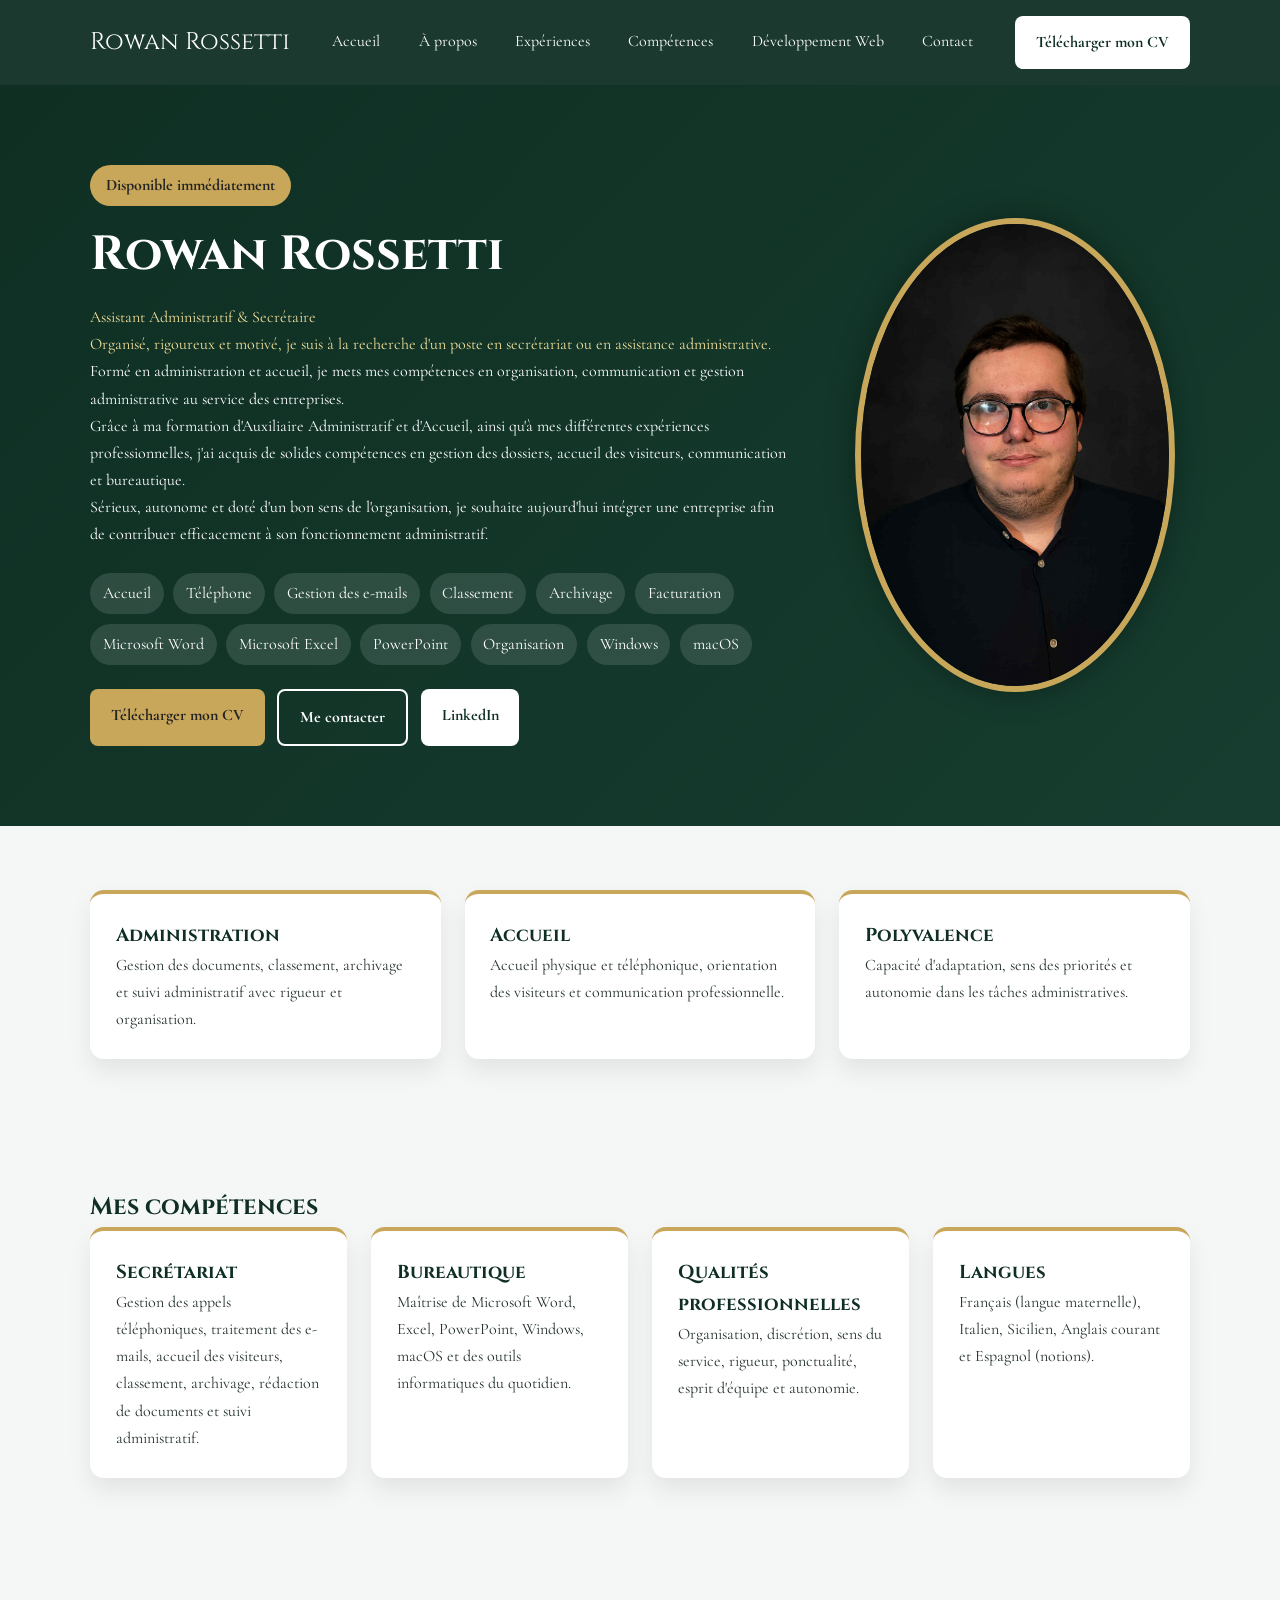
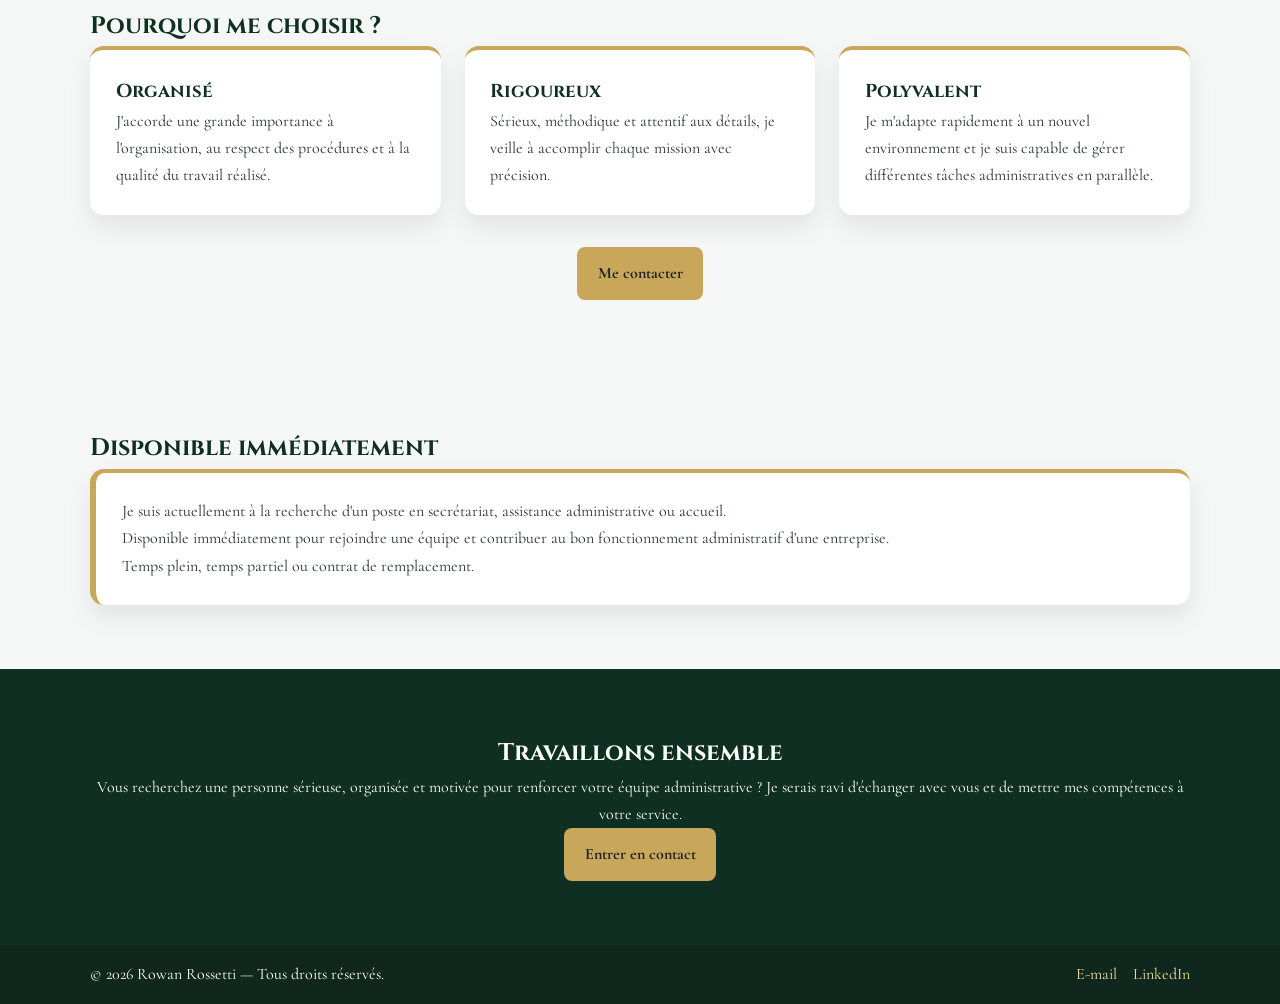
==== index.html @ 02761000 "Update" ====
<!DOCTYPE html>
<html lang="fr">

<head>

    <meta charset="UTF-8">

    <meta name="viewport"
          content="width=device-width, initial-scale=1.0">

    <title>Rowan Rossetti | Assistant Administratif & Secrétaire</title>

    <meta name="description"
          content="Portfolio de Rowan Rossetti, assistant administratif disponible immédiatement pour un poste en secrétariat ou administration.">

    <meta name="author"
          content="Rowan Rossetti">

    <meta name="keywords"
          content="assistant administratif, secrétaire, administration, accueil, bureautique, Rowan Rossetti">

    <meta property="og:title"
          content="Portfolio Rowan Rossetti">

    <meta property="og:type"
          content="website">

    <meta property="og:description"
          content="Assistant administratif disponible immédiatement.">

    <meta property="og:image"
          content="./assets/images/17B2939B-4636-4F7A-8CCD-D02070F71E06.png">

    <meta property="og:locale"
          content="fr_FR">

    <meta name="robots"
          content="index, follow">

    <link href="https://fonts.googleapis.com/css2?family=Cinzel:wght@400;500;600;700&family=Cormorant+Garamond:wght@300;400;500;600;700&display=swap"
          rel="stylesheet">

    <link rel="stylesheet"
          href="./css/style.css">

</head>

<body>

<header class="header">

    <div class="container">

        <div class="logo">

            <a href="../index.html">
                Rowan Rossetti
            </a>

        </div>

        <nav class="nav"
             aria-label="Navigation principale">

            <ul>

                <li>
                    <a href="../index.html">
                        Accueil
                    </a>
                </li>

                <li>
                    <a href="./pages/about_me.html">
                        À propos
                    </a>
                </li>

                <li>
                    <a href="./pages/experience.html">
                        Expériences
                    </a>
                </li>

                <li>
                    <a href="./pages/skills.html">
                        Compétences
                    </a>
                </li>

                <li>
                    <a href="./pages/developpement.html">
                        Développement Web
                    </a>
                </li>

                <li>
                    <a href="./pages/contact.html">
                        Contact
                    </a>
                </li>

            </ul>

        </nav>

        <div class="actions">

            <a href="../assets/files/CV Rowan Rossetti.pdf"
               target="_blank"
               rel="noopener"
               class="btn btn-secondary">

                Télécharger mon CV

            </a>

        </div>

    </div>

</header>

<main id="main-content">

<section class="hero">

    <div class="container hero-grid">

        <div class="hero-content">
                        <span class="hero-badge">
                Disponible immédiatement
            </span>

            <h1 id="typing-home"
                aria-label="Rowan Rossetti - Assistant Administratif">
                Rowan Rossetti
            </h1>

            <p class="hero-job-title">
                Assistant Administratif & Secrétaire
            </p>

            <p class="hero-highlight">
                Organisé, rigoureux et motivé, je suis à la recherche d'un poste en secrétariat ou en assistance administrative.
            </p>

            <p class="hero-subtitle">

                Formé en administration et accueil,
                je mets mes compétences en organisation,
                communication et gestion administrative
                au service des entreprises.

            </p>

            <p>

                Grâce à ma formation d'Auxiliaire Administratif et d'Accueil,
                ainsi qu'à mes différentes expériences professionnelles,
                j'ai acquis de solides compétences en gestion des dossiers,
                accueil des visiteurs, communication et bureautique.

            </p>

            <p>

                Sérieux, autonome et doté d'un bon sens de l'organisation,
                je souhaite aujourd'hui intégrer une entreprise afin de contribuer
                efficacement à son fonctionnement administratif.

            </p>

            <div class="hero-tech">

                <span>Accueil</span>
                <span>Téléphone</span>
                <span>Gestion des e-mails</span>
                <span>Classement</span>
                <span>Archivage</span>
                <span>Facturation</span>
                <span>Microsoft Word</span>
                <span>Microsoft Excel</span>
                <span>PowerPoint</span>
                <span>Organisation</span>
                <span>Windows</span>
                <span>macOS</span>

            </div>

            <div class="hero-actions">

                <a href="./assets/files/CV Rowan Rossetti.pdf"
                   target="_blank"
                   rel="noopener"
                   class="btn btn-primary">

                    Télécharger mon CV

                </a>

                <a href="./pages/contact.html"
                   class="btn btn-outline">

                    Me contacter

                </a>

                <a href="https://www.linkedin.com/in/rowan-rossetti-68b3292a2/"
                   target="_blank"
                   rel="noopener"
                   class="btn btn-secondary">

                    LinkedIn

                </a>

            </div>

        </div>

        <div class="hero-visual">

            <div class="serpent-circle">

                <img src="./assets/images/17B2939B-4636-4F7A-8CCD-D02070F71E06.png"
                     alt="Photo de Rowan Rossetti"
                     class="profile-photo">

            </div>

        </div>

    </div>

</section>

<section class="stats reveal">

    <div class="container">

        <div class="stats-grid">

            <div class="card">

                <h3>
                    Administration
                </h3>

                <p>
                    Gestion des documents, classement, archivage et suivi administratif avec rigueur et organisation.
                </p>

            </div>

            <div class="card">

                <h3>
                    Accueil
                </h3>

                <p>
                    Accueil physique et téléphonique, orientation des visiteurs et communication professionnelle.
                </p>

            </div>

            <div class="card">

                <h3>
                    Polyvalence
                </h3>

                <p>
                    Capacité d'adaptation, sens des priorités et autonomie dans les tâches administratives.
                </p>

            </div>

        </div>

    </div>

</section>

<section class="skills reveal">

    <div class="container">

        <h2>
            Mes compétences
        </h2>

        <div class="grid">

            <div class="card">

                <h3>
                    Secrétariat
                </h3>

                <p>

                    Gestion des appels téléphoniques,
                    traitement des e-mails,
                    accueil des visiteurs,
                    classement,
                    archivage,
                    rédaction de documents
                    et suivi administratif.

                </p>

            </div>

            <div class="card">

                <h3>
                    Bureautique
                </h3>

                <p>

                    Maîtrise de Microsoft Word,
                    Excel,
                    PowerPoint,
                    Windows,
                    macOS
                    et des outils informatiques du quotidien.

                </p>

            </div>

            <div class="card">

                <h3>
                    Qualités professionnelles
                </h3>

                <p>

                    Organisation,
                    discrétion,
                    sens du service,
                    rigueur,
                    ponctualité,
                    esprit d'équipe
                    et autonomie.

                </p>

            </div>

            <div class="card">

                <h3>
                    Langues
                </h3>

                <p>

                    Français (langue maternelle),
                    Italien,
                    Sicilien,
                    Anglais courant
                    et Espagnol (notions).

                </p>

            </div>

        </div>

    </div>

</section>

<section class="about-preview reveal">

    <div class="container">

        <h2>
            Pourquoi me choisir ?
        </h2>

        <div class="grid">

            <div class="card">

                <h3>
                    Organisé
                </h3>

                <p>
                    J'accorde une grande importance à l'organisation, au respect des procédures et à la qualité du travail réalisé.
                </p>

            </div>

            <div class="card">

                <h3>
                    Rigoureux
                </h3>

                <p>
                    Sérieux, méthodique et attentif aux détails, je veille à accomplir chaque mission avec précision.
                </p>

            </div>

            <div class="card">

                <h3>
                    Polyvalent
                </h3>

                <p>
                    Je m'adapte rapidement à un nouvel environnement et je suis capable de gérer différentes tâches administratives en parallèle.
                </p>

            </div>

        </div>

        <div style="text-align:center;margin-top:2rem;">

            <a href="./pages/contact.html"
               class="btn btn-primary">

                Me contacter

            </a>

        </div>

    </div>

</section>

<section class="looking-for reveal">

    <div class="container">

        <h2>
            Disponible immédiatement
        </h2>

        <div class="card availability-highlight">

            <p>
                Je suis actuellement à la recherche d'un poste en secrétariat, assistance administrative ou accueil.
            </p>

            <p>
                Disponible immédiatement pour rejoindre une équipe et contribuer au bon fonctionnement administratif d'une entreprise.
            </p>

            <p>
                Temps plein, temps partiel ou contrat de remplacement.
            </p>

        </div>

    </div>

</section>

<section class="cta reveal">

    <div class="container">

        <h2>
            Travaillons ensemble
        </h2>

        <p>
            Vous recherchez une personne sérieuse, organisée et motivée pour renforcer votre équipe administrative ? Je serais ravi d'échanger avec vous et de mettre mes compétences à votre service.
        </p>

        <a href="./pages/contact.html"
           class="btn btn-primary">

            Entrer en contact

        </a>

    </div>

</section>

</main>

<footer class="footer">

    <div class="container">

        <p>
            &copy;
            <span id="year"></span>
            Rowan Rossetti — Tous droits réservés.
        </p>

        <div class="footer-links">

            <a href="mailto:rowanrossetti3@gmail.com">
                E-mail
            </a>

            <a href="https://www.linkedin.com/in/rowan-rossetti-68b3292a2/"
               target="_blank"
               rel="noopener">

                LinkedIn

            </a>

        </div>

    </div>

</footer>

<script src="./javascript/script.js"></script>

</body>

</html>
---- css/style.css ----
:root{
 --green:#0f2f23;--green2:#1d5a43;--gold:#c8a75a;--bg:#f5f7f6;--text:#24322d;
}
*{margin:0;padding:0;box-sizing:border-box}
html{scroll-behavior:smooth}
body{font-family:'Cormorant Garamond',serif;background:var(--bg);color:var(--text);line-height:1.7}
.container{width:min(1100px,92%);margin:auto}
.header{position:sticky;top:0;background:rgba(15,47,35,.95);backdrop-filter:blur(8px);z-index:99}
.header .container,.footer .container{display:flex;justify-content:space-between;align-items:center;padding:1rem 0}
.logo a{font-family:'Cinzel',serif;color:#fff;text-decoration:none;font-size:1.5rem}
.nav ul{display:flex;gap:1.2rem;list-style:none;flex-wrap:wrap}
.nav a{color:#fff;text-decoration:none;padding:.4rem .6rem;border-radius:6px;transition:.3s}
.nav a:hover,.nav a.active{background:var(--gold);color:#222}
.hero{padding:5rem 0;background:linear-gradient(135deg,var(--green),#163d2f);color:#fff}
.hero-grid{display:grid;grid-template-columns:2fr 1fr;gap:3rem;align-items:center}
.hero h1{font-family:'Cinzel',serif;font-size:3rem;margin:.5rem 0}
.hero-job-title,.hero-highlight{color:#f2df9a}
.hero-badge{display:inline-block;background:var(--gold);color:#222;padding:.45rem 1rem;border-radius:999px;font-weight:bold}
.profile-photo{width:320px;max-width:100%;border-radius:50%;border:6px solid var(--gold);display:block;margin:auto;box-shadow:0 0 30px rgba(0,0,0,.35)}
.hero-tech{display:flex;flex-wrap:wrap;gap:.6rem;margin:1.5rem 0}
.hero-tech span{background:rgba(255,255,255,.12);padding:.45rem .8rem;border-radius:999px}
.hero-actions,.actions{display:flex;gap:.8rem;flex-wrap:wrap}
.btn{display:inline-block;padding:.8rem 1.3rem;border-radius:8px;text-decoration:none;font-weight:bold;transition:.3s}
.btn-primary{background:var(--gold);color:#222}
.btn-secondary{background:#fff;color:var(--green)}
.btn-outline{border:2px solid #fff;color:#fff}
.btn:hover{transform:translateY(-2px)}
section{padding:4rem 0}
h2,h3{font-family:'Cinzel',serif;color:var(--green)}
.grid,.stats-grid,.grid-2{display:grid;gap:1.5rem}
.grid{grid-template-columns:repeat(auto-fit,minmax(250px,1fr))}
.grid-2{grid-template-columns:repeat(auto-fit,minmax(320px,1fr))}
.stats-grid{grid-template-columns:repeat(auto-fit,minmax(240px,1fr))}
.card{background:#fff;border-radius:14px;padding:1.6rem;box-shadow:0 12px 25px rgba(0,0,0,.08);transition:.3s;border-top:4px solid var(--gold)}
.card:hover{transform:translateY(-6px)}
.cta{background:var(--green);color:#fff;text-align:center}
.cta h2{color:#fff}
.footer{background:#10271d;color:#fff}
.footer-links{display:flex;gap:1rem}
.footer a{color:#f3df9d;text-decoration:none}
.link{color:var(--green2);font-weight:bold}
.availability-highlight{border-left:6px solid var(--gold)}
@media(max-width:850px){
.hero-grid,.header .container,.footer .container{grid-template-columns:1fr;display:flex;flex-direction:column;text-align:center}
.nav ul{justify-content:center}
.hero h1{font-size:2.2rem}
}
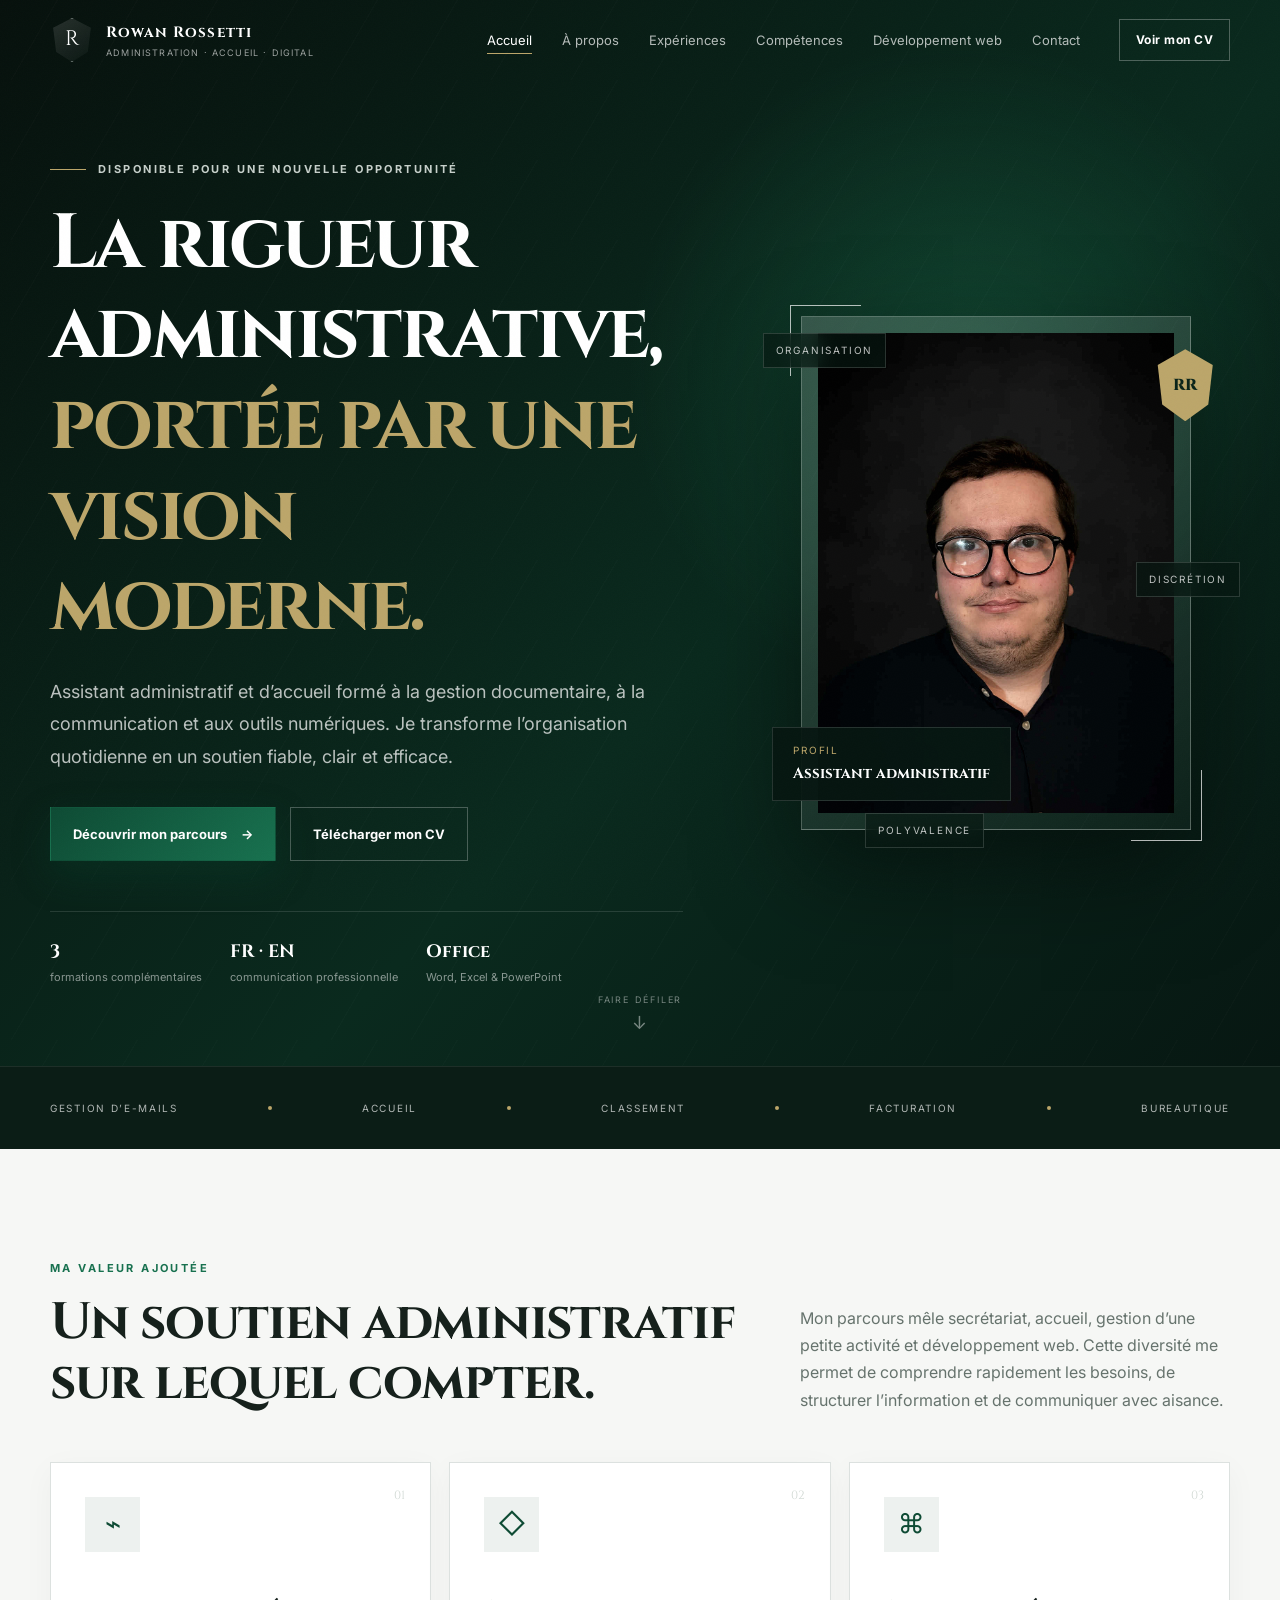
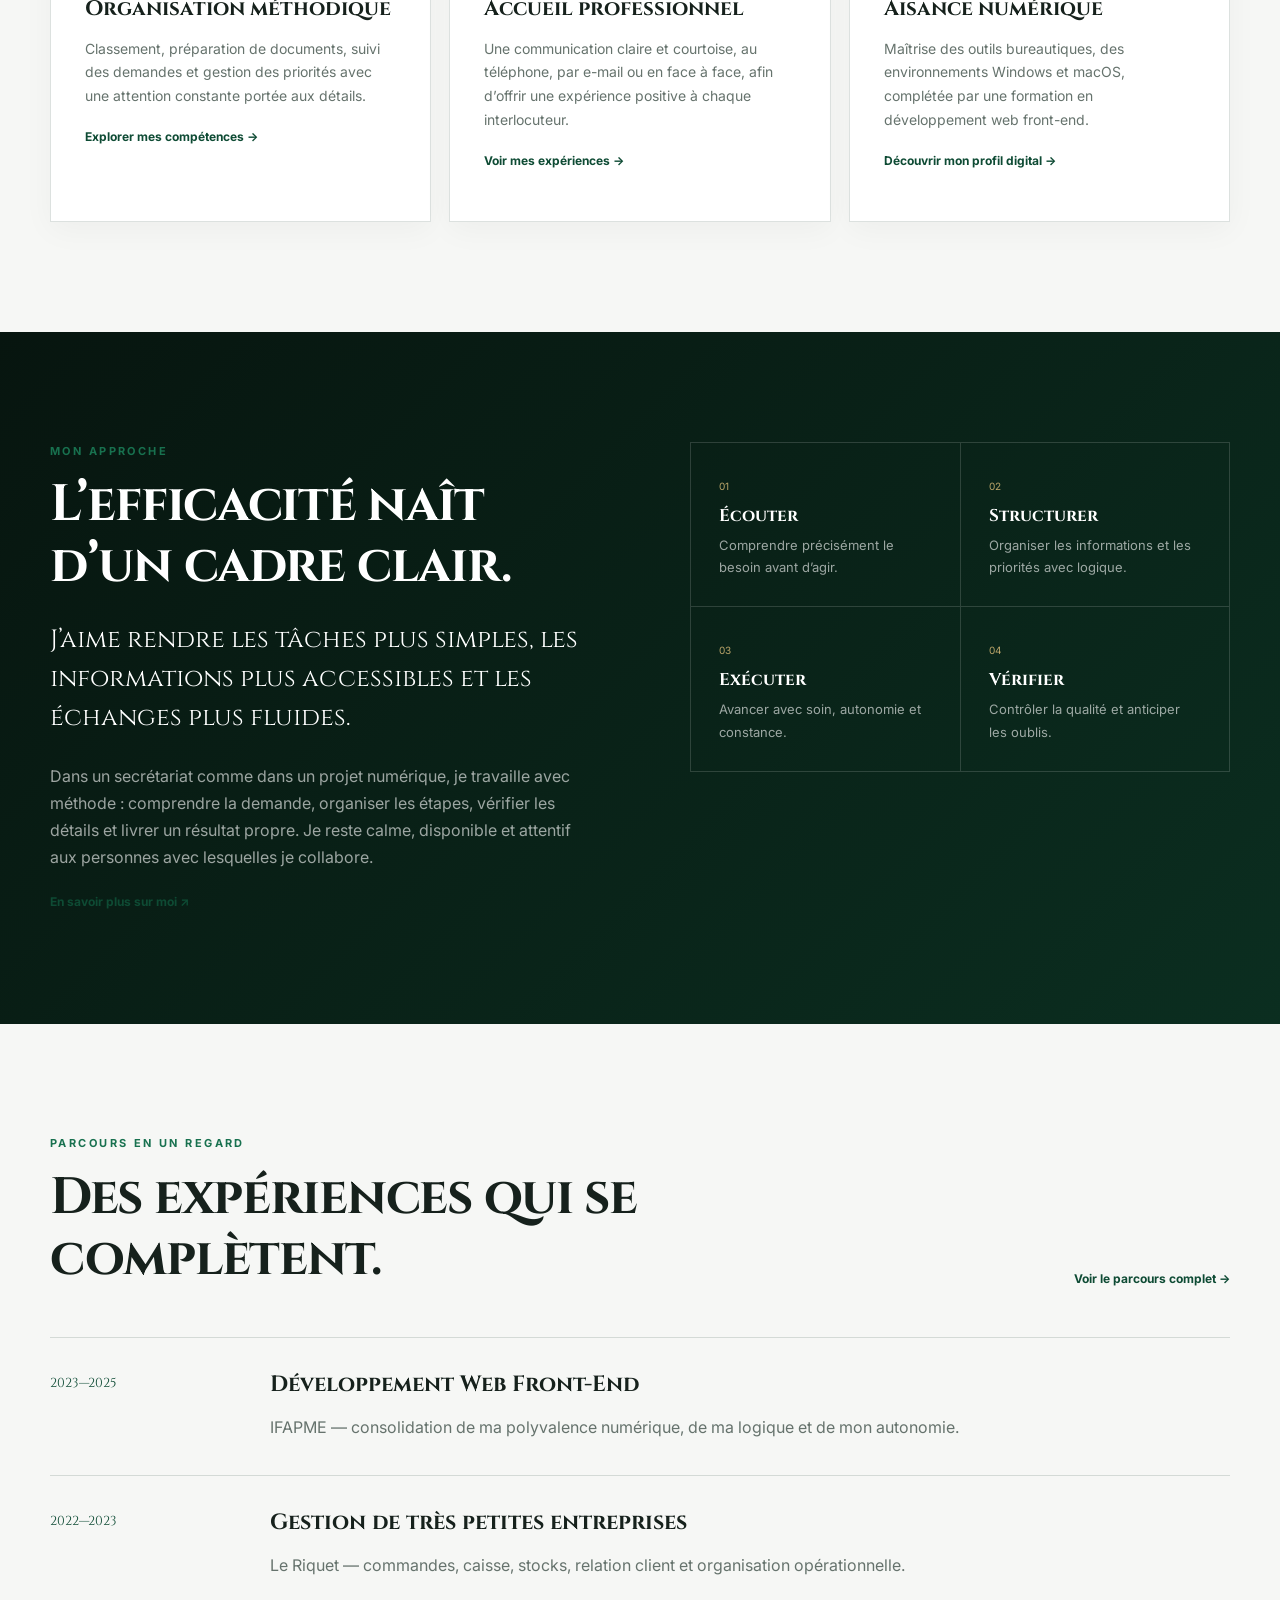
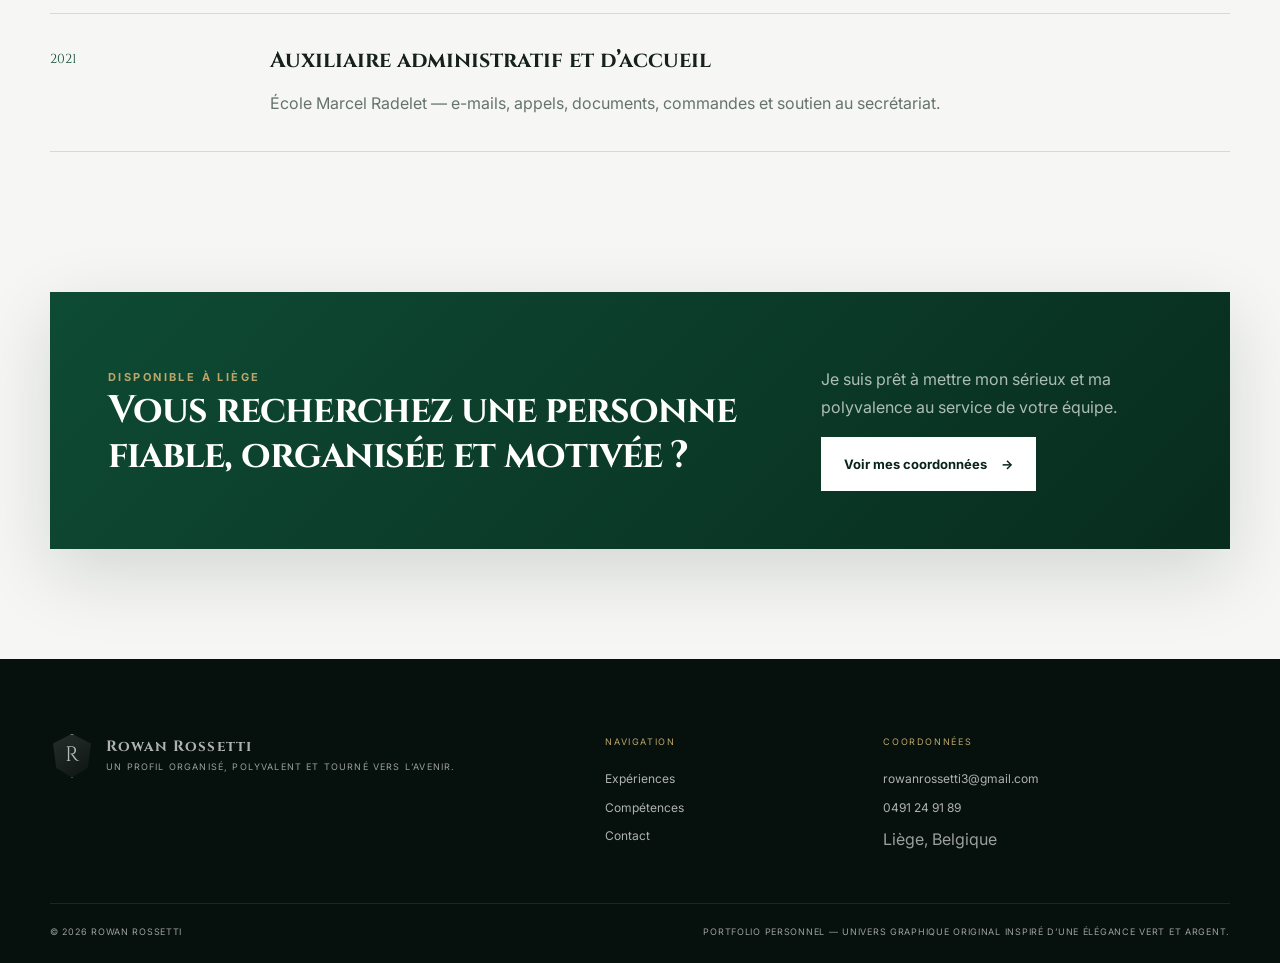
==== commit e4cf97b8: "Update" ====
--- a/index.html
+++ b/index.html
@@ -1,529 +1,28 @@
-<!DOCTYPE html>
+<!doctype html>
 <html lang="fr">
-
 <head>
-
-    <meta charset="UTF-8">
-
-    <meta name="viewport"
-          content="width=device-width, initial-scale=1.0">
-
-    <title>Rowan Rossetti | Assistant Administratif & Secrétaire</title>
-
-    <meta name="description"
-          content="Portfolio de Rowan Rossetti, assistant administratif disponible immédiatement pour un poste en secrétariat ou administration.">
-
-    <meta name="author"
-          content="Rowan Rossetti">
-
-    <meta name="keywords"
-          content="assistant administratif, secrétaire, administration, accueil, bureautique, Rowan Rossetti">
-
-    <meta property="og:title"
-          content="Portfolio Rowan Rossetti">
-
-    <meta property="og:type"
-          content="website">
-
-    <meta property="og:description"
-          content="Assistant administratif disponible immédiatement.">
-
-    <meta property="og:image"
-          content="./assets/images/17B2939B-4636-4F7A-8CCD-D02070F71E06.png">
-
-    <meta property="og:locale"
-          content="fr_FR">
-
-    <meta name="robots"
-          content="index, follow">
-
-    <link href="https://fonts.googleapis.com/css2?family=Cinzel:wght@400;500;600;700&family=Cormorant+Garamond:wght@300;400;500;600;700&display=swap"
-          rel="stylesheet">
-
-    <link rel="stylesheet"
-          href="./css/style.css">
-
+<meta charset="utf-8"><meta name="viewport" content="width=device-width,initial-scale=1">
+<title>Rowan Rossetti | Assistant administratif</title><meta name="description" content="Portfolio professionnel de Rowan Rossetti, assistant administratif et profil numérique basé à Liège."><meta name="author" content="Rowan Rossetti">
+<meta name="theme-color" content="#071712"><meta property="og:title" content="Rowan Rossetti | Assistant administratif"><meta property="og:description" content="Portfolio professionnel de Rowan Rossetti, assistant administratif et profil numérique basé à Liège."><meta property="og:type" content="website">
+<link rel="preconnect" href="https://fonts.googleapis.com"><link rel="preconnect" href="https://fonts.gstatic.com" crossorigin>
+<link href="https://fonts.googleapis.com/css2?family=Cinzel:wght@500;600;700;800&family=Inter:wght@400;500;600;700&display=swap" rel="stylesheet">
+<link rel="stylesheet" href="./css/style.css">
 </head>
-
-<body>
-
-<header class="header">
-
-    <div class="container">
-
-        <div class="logo">
-
-            <a href="../index.html">
-                Rowan Rossetti
-            </a>
-
-        </div>
-
-        <nav class="nav"
-             aria-label="Navigation principale">
-
-            <ul>
-
-                <li>
-                    <a href="../index.html">
-                        Accueil
-                    </a>
-                </li>
-
-                <li>
-                    <a href="./pages/about_me.html">
-                        À propos
-                    </a>
-                </li>
-
-                <li>
-                    <a href="./pages/experience.html">
-                        Expériences
-                    </a>
-                </li>
-
-                <li>
-                    <a href="./pages/skills.html">
-                        Compétences
-                    </a>
-                </li>
-
-                <li>
-                    <a href="./pages/developpement.html">
-                        Développement Web
-                    </a>
-                </li>
-
-                <li>
-                    <a href="./pages/contact.html">
-                        Contact
-                    </a>
-                </li>
-
-            </ul>
-
-        </nav>
-
-        <div class="actions">
-
-            <a href="../assets/files/CV Rowan Rossetti.pdf"
-               target="_blank"
-               rel="noopener"
-               class="btn btn-secondary">
-
-                Télécharger mon CV
-
-            </a>
-
-        </div>
-
-    </div>
-
-</header>
-
-<main id="main-content">
-
-<section class="hero">
-
-    <div class="container hero-grid">
-
-        <div class="hero-content">
-                        <span class="hero-badge">
-                Disponible immédiatement
-            </span>
-
-            <h1 id="typing-home"
-                aria-label="Rowan Rossetti - Assistant Administratif">
-                Rowan Rossetti
-            </h1>
-
-            <p class="hero-job-title">
-                Assistant Administratif & Secrétaire
-            </p>
-
-            <p class="hero-highlight">
-                Organisé, rigoureux et motivé, je suis à la recherche d'un poste en secrétariat ou en assistance administrative.
-            </p>
-
-            <p class="hero-subtitle">
-
-                Formé en administration et accueil,
-                je mets mes compétences en organisation,
-                communication et gestion administrative
-                au service des entreprises.
-
-            </p>
-
-            <p>
-
-                Grâce à ma formation d'Auxiliaire Administratif et d'Accueil,
-                ainsi qu'à mes différentes expériences professionnelles,
-                j'ai acquis de solides compétences en gestion des dossiers,
-                accueil des visiteurs, communication et bureautique.
-
-            </p>
-
-            <p>
-
-                Sérieux, autonome et doté d'un bon sens de l'organisation,
-                je souhaite aujourd'hui intégrer une entreprise afin de contribuer
-                efficacement à son fonctionnement administratif.
-
-            </p>
-
-            <div class="hero-tech">
-
-                <span>Accueil</span>
-                <span>Téléphone</span>
-                <span>Gestion des e-mails</span>
-                <span>Classement</span>
-                <span>Archivage</span>
-                <span>Facturation</span>
-                <span>Microsoft Word</span>
-                <span>Microsoft Excel</span>
-                <span>PowerPoint</span>
-                <span>Organisation</span>
-                <span>Windows</span>
-                <span>macOS</span>
-
-            </div>
-
-            <div class="hero-actions">
-
-                <a href="./assets/files/CV Rowan Rossetti.pdf"
-                   target="_blank"
-                   rel="noopener"
-                   class="btn btn-primary">
-
-                    Télécharger mon CV
-
-                </a>
-
-                <a href="./pages/contact.html"
-                   class="btn btn-outline">
-
-                    Me contacter
-
-                </a>
-
-                <a href="https://www.linkedin.com/in/rowan-rossetti-68b3292a2/"
-                   target="_blank"
-                   rel="noopener"
-                   class="btn btn-secondary">
-
-                    LinkedIn
-
-                </a>
-
-            </div>
-
-        </div>
-
-        <div class="hero-visual">
-
-            <div class="serpent-circle">
-
-                <img src="./assets/images/17B2939B-4636-4F7A-8CCD-D02070F71E06.png"
-                     alt="Photo de Rowan Rossetti"
-                     class="profile-photo">
-
-            </div>
-
-        </div>
-
-    </div>
-
-</section>
-
-<section class="stats reveal">
-
-    <div class="container">
-
-        <div class="stats-grid">
-
-            <div class="card">
-
-                <h3>
-                    Administration
-                </h3>
-
-                <p>
-                    Gestion des documents, classement, archivage et suivi administratif avec rigueur et organisation.
-                </p>
-
-            </div>
-
-            <div class="card">
-
-                <h3>
-                    Accueil
-                </h3>
-
-                <p>
-                    Accueil physique et téléphonique, orientation des visiteurs et communication professionnelle.
-                </p>
-
-            </div>
-
-            <div class="card">
-
-                <h3>
-                    Polyvalence
-                </h3>
-
-                <p>
-                    Capacité d'adaptation, sens des priorités et autonomie dans les tâches administratives.
-                </p>
-
-            </div>
-
-        </div>
-
-    </div>
-
-</section>
-
-<section class="skills reveal">
-
-    <div class="container">
-
-        <h2>
-            Mes compétences
-        </h2>
-
-        <div class="grid">
-
-            <div class="card">
-
-                <h3>
-                    Secrétariat
-                </h3>
-
-                <p>
-
-                    Gestion des appels téléphoniques,
-                    traitement des e-mails,
-                    accueil des visiteurs,
-                    classement,
-                    archivage,
-                    rédaction de documents
-                    et suivi administratif.
-
-                </p>
-
-            </div>
-
-            <div class="card">
-
-                <h3>
-                    Bureautique
-                </h3>
-
-                <p>
-
-                    Maîtrise de Microsoft Word,
-                    Excel,
-                    PowerPoint,
-                    Windows,
-                    macOS
-                    et des outils informatiques du quotidien.
-
-                </p>
-
-            </div>
-
-            <div class="card">
-
-                <h3>
-                    Qualités professionnelles
-                </h3>
-
-                <p>
-
-                    Organisation,
-                    discrétion,
-                    sens du service,
-                    rigueur,
-                    ponctualité,
-                    esprit d'équipe
-                    et autonomie.
-
-                </p>
-
-            </div>
-
-            <div class="card">
-
-                <h3>
-                    Langues
-                </h3>
-
-                <p>
-
-                    Français (langue maternelle),
-                    Italien,
-                    Sicilien,
-                    Anglais courant
-                    et Espagnol (notions).
-
-                </p>
-
-            </div>
-
-        </div>
-
-    </div>
-
-</section>
-
-<section class="about-preview reveal">
-
-    <div class="container">
-
-        <h2>
-            Pourquoi me choisir ?
-        </h2>
-
-        <div class="grid">
-
-            <div class="card">
-
-                <h3>
-                    Organisé
-                </h3>
-
-                <p>
-                    J'accorde une grande importance à l'organisation, au respect des procédures et à la qualité du travail réalisé.
-                </p>
-
-            </div>
-
-            <div class="card">
-
-                <h3>
-                    Rigoureux
-                </h3>
-
-                <p>
-                    Sérieux, méthodique et attentif aux détails, je veille à accomplir chaque mission avec précision.
-                </p>
-
-            </div>
-
-            <div class="card">
-
-                <h3>
-                    Polyvalent
-                </h3>
-
-                <p>
-                    Je m'adapte rapidement à un nouvel environnement et je suis capable de gérer différentes tâches administratives en parallèle.
-                </p>
-
-            </div>
-
-        </div>
-
-        <div style="text-align:center;margin-top:2rem;">
-
-            <a href="./pages/contact.html"
-               class="btn btn-primary">
-
-                Me contacter
-
-            </a>
-
-        </div>
-
-    </div>
-
-</section>
-
-<section class="looking-for reveal">
-
-    <div class="container">
-
-        <h2>
-            Disponible immédiatement
-        </h2>
-
-        <div class="card availability-highlight">
-
-            <p>
-                Je suis actuellement à la recherche d'un poste en secrétariat, assistance administrative ou accueil.
-            </p>
-
-            <p>
-                Disponible immédiatement pour rejoindre une équipe et contribuer au bon fonctionnement administratif d'une entreprise.
-            </p>
-
-            <p>
-                Temps plein, temps partiel ou contrat de remplacement.
-            </p>
-
-        </div>
-
-    </div>
-
-</section>
-
-<section class="cta reveal">
-
-    <div class="container">
-
-        <h2>
-            Travaillons ensemble
-        </h2>
-
-        <p>
-            Vous recherchez une personne sérieuse, organisée et motivée pour renforcer votre équipe administrative ? Je serais ravi d'échanger avec vous et de mettre mes compétences à votre service.
-        </p>
-
-        <a href="./pages/contact.html"
-           class="btn btn-primary">
-
-            Entrer en contact
-
-        </a>
-
-    </div>
-
-</section>
-
-</main>
-
-<footer class="footer">
-
-    <div class="container">
-
-        <p>
-            &copy;
-            <span id="year"></span>
-            Rowan Rossetti — Tous droits réservés.
-        </p>
-
-        <div class="footer-links">
-
-            <a href="mailto:rowanrossetti3@gmail.com">
-                E-mail
-            </a>
-
-            <a href="https://www.linkedin.com/in/rowan-rossetti-68b3292a2/"
-               target="_blank"
-               rel="noopener">
-
-                LinkedIn
-
-            </a>
-
-        </div>
-
-    </div>
-
-</footer>
-
+<body data-page="Accueil">
+<div class="ambient ambient-one"></div><div class="ambient ambient-two"></div>
+<header class="site-header"><div class="container header-inner">
+<a class="brand" href="./index.html" aria-label="Accueil Rowan Rossetti"><span class="brand-mark">R</span><span><strong>Rowan Rossetti</strong><small>Administration · Accueil · Digital</small></span></a>
+<button class="menu-toggle" aria-expanded="false" aria-controls="main-nav"><span></span><span></span><span></span><span class="sr-only">Ouvrir le menu</span></button>
+<nav id="main-nav" class="main-nav" aria-label="Navigation principale"><ul><li><a class="active" href="./index.html">Accueil</a></li><li><a class="" href="./pages/about_me.html">À propos</a></li><li><a class="" href="./pages/experience.html">Expériences</a></li><li><a class="" href="./pages/skills.html">Compétences</a></li><li><a class="" href="./pages/developpement.html">Développement web</a></li><li><a class="" href="./pages/contact.html">Contact</a></li></ul></nav>
+<a class="header-cta" href="./assets/files/CV Rowan Rossetti.pdf" target="_blank" rel="noopener">Voir mon CV</a>
+</div></header>
+<main>
+<section class="hero hero-home"><div class="container hero-layout"><div class="hero-copy reveal"><div class="eyebrow"><span></span>Disponible pour une nouvelle opportunité</div><h1>La rigueur administrative,<br><em>portée par une vision moderne.</em></h1><p class="lead">Assistant administratif et d’accueil formé à la gestion documentaire, à la communication et aux outils numériques. Je transforme l’organisation quotidienne en un soutien fiable, clair et efficace.</p><div class="hero-actions"><a class="btn btn-primary" href="./pages/experience.html">Découvrir mon parcours <span>→</span></a><a class="btn btn-ghost" href="./assets/files/CV Rowan Rossetti.pdf" target="_blank">Télécharger mon CV</a></div><div class="hero-proof"><div><strong>3</strong><span>formations complémentaires</span></div><div><strong>FR · EN</strong><span>communication professionnelle</span></div><div><strong>Office</strong><span>Word, Excel & PowerPoint</span></div></div></div><div class="hero-art reveal"><div class="portrait-frame"><div class="crest">RR</div><img src="./assets/images/17B2939B-4636-4F7A-8CCD-D02070F71E06.png" alt="Portrait de Rowan Rossetti"><div class="portrait-caption"><span>Profil</span><strong>Assistant administratif</strong></div></div><div class="orbit-card orbit-one">Organisation</div><div class="orbit-card orbit-two">Discrétion</div><div class="orbit-card orbit-three">Polyvalence</div></div></div><div class="scroll-hint">Faire défiler <span>↓</span></div></section>
+<section class="trust-strip"><div class="container"><span>Gestion d’e-mails</span><i></i><span>Accueil</span><i></i><span>Classement</span><i></i><span>Facturation</span><i></i><span>Bureautique</span></div></section>
+<section class="section"><div class="container"><div class="section-head reveal"><div><span class="kicker">Ma valeur ajoutée</span><h2>Un soutien administratif sur lequel compter.</h2></div><p>Mon parcours mêle secrétariat, accueil, gestion d’une petite activité et développement web. Cette diversité me permet de comprendre rapidement les besoins, de structurer l’information et de communiquer avec aisance.</p></div><div class="feature-grid"><article class="feature-card reveal"><span class="number">01</span><div class="icon-box">⌁</div><h3>Organisation méthodique</h3><p>Classement, préparation de documents, suivi des demandes et gestion des priorités avec une attention constante portée aux détails.</p><a href="./pages/skills.html">Explorer mes compétences →</a></article><article class="feature-card reveal"><span class="number">02</span><div class="icon-box">◇</div><h3>Accueil professionnel</h3><p>Une communication claire et courtoise, au téléphone, par e-mail ou en face à face, afin d’offrir une expérience positive à chaque interlocuteur.</p><a href="./pages/experience.html">Voir mes expériences →</a></article><article class="feature-card reveal"><span class="number">03</span><div class="icon-box">⌘</div><h3>Aisance numérique</h3><p>Maîtrise des outils bureautiques, des environnements Windows et macOS, complétée par une formation en développement web front-end.</p><a href="./pages/developpement.html">Découvrir mon profil digital →</a></article></div></div></section>
+<section class="section dark-panel"><div class="container split-section"><div class="reveal"><span class="kicker">Mon approche</span><h2>L’efficacité naît d’un cadre clair.</h2><p class="large-text">J’aime rendre les tâches plus simples, les informations plus accessibles et les échanges plus fluides.</p><p>Dans un secrétariat comme dans un projet numérique, je travaille avec méthode : comprendre la demande, organiser les étapes, vérifier les détails et livrer un résultat propre. Je reste calme, disponible et attentif aux personnes avec lesquelles je collabore.</p><a class="text-link" href="./pages/about_me.html">En savoir plus sur moi <span>↗</span></a></div><div class="principles reveal"><div><span>01</span><h3>Écouter</h3><p>Comprendre précisément le besoin avant d’agir.</p></div><div><span>02</span><h3>Structurer</h3><p>Organiser les informations et les priorités avec logique.</p></div><div><span>03</span><h3>Exécuter</h3><p>Avancer avec soin, autonomie et constance.</p></div><div><span>04</span><h3>Vérifier</h3><p>Contrôler la qualité et anticiper les oublis.</p></div></div></div></section>
+<section class="section"><div class="container"><div class="section-head reveal"><div><span class="kicker">Parcours en un regard</span><h2>Des expériences qui se complètent.</h2></div><a class="text-link" href="./pages/experience.html">Voir le parcours complet <span>→</span></a></div><div class="timeline-preview"><article class="reveal"><span class="year">2023—2025</span><div><h3>Développement Web Front-End</h3><p>IFAPME — consolidation de ma polyvalence numérique, de ma logique et de mon autonomie.</p></div></article><article class="reveal"><span class="year">2022—2023</span><div><h3>Gestion de très petites entreprises</h3><p>Le Riquet — commandes, caisse, stocks, relation client et organisation opérationnelle.</p></div></article><article class="reveal"><span class="year">2021</span><div><h3>Auxiliaire administratif et d’accueil</h3><p>École Marcel Radelet — e-mails, appels, documents, commandes et soutien au secrétariat.</p></div></article></div></div></section>
+<section class="cta-section"><div class="container cta-card reveal"><div><span class="kicker">Disponible à Liège</span><h2>Vous recherchez une personne fiable, organisée et motivée ?</h2></div><div><p>Je suis prêt à mettre mon sérieux et ma polyvalence au service de votre équipe.</p><a class="btn btn-light" href="./pages/contact.html">Voir mes coordonnées <span>→</span></a></div></div></section></main>
+<footer class="site-footer"><div class="container footer-grid"><div><a class="brand footer-brand" href="./index.html"><span class="brand-mark">R</span><span><strong>Rowan Rossetti</strong><small>Un profil organisé, polyvalent et tourné vers l’avenir.</small></span></a></div><div><span class="footer-label">Navigation</span><a href="./pages/experience.html">Expériences</a><a href="./pages/skills.html">Compétences</a><a href="./pages/contact.html">Contact</a></div><div><span class="footer-label">Coordonnées</span><a href="mailto:rowanrossetti3@gmail.com">rowanrossetti3@gmail.com</a><a href="tel:+32491249189">0491 24 91 89</a><span>Liège, Belgique</span></div></div><div class="container footer-bottom"><span>© <span id="year"></span> Rowan Rossetti</span><span>Portfolio personnel — univers graphique original inspiré d’une élégance vert et argent.</span></div></footer>
 <script src="./javascript/script.js"></script>
-
-</body>
-
-</html>+</body></html>
--- a/css/style.css
+++ b/css/style.css
@@ -1,48 +1,9 @@
-
-:root{
- --green:#0f2f23;--green2:#1d5a43;--gold:#c8a75a;--bg:#f5f7f6;--text:#24322d;
-}
-*{margin:0;padding:0;box-sizing:border-box}
-html{scroll-behavior:smooth}
-body{font-family:'Cormorant Garamond',serif;background:var(--bg);color:var(--text);line-height:1.7}
-.container{width:min(1100px,92%);margin:auto}
-.header{position:sticky;top:0;background:rgba(15,47,35,.95);backdrop-filter:blur(8px);z-index:99}
-.header .container,.footer .container{display:flex;justify-content:space-between;align-items:center;padding:1rem 0}
-.logo a{font-family:'Cinzel',serif;color:#fff;text-decoration:none;font-size:1.5rem}
-.nav ul{display:flex;gap:1.2rem;list-style:none;flex-wrap:wrap}
-.nav a{color:#fff;text-decoration:none;padding:.4rem .6rem;border-radius:6px;transition:.3s}
-.nav a:hover,.nav a.active{background:var(--gold);color:#222}
-.hero{padding:5rem 0;background:linear-gradient(135deg,var(--green),#163d2f);color:#fff}
-.hero-grid{display:grid;grid-template-columns:2fr 1fr;gap:3rem;align-items:center}
-.hero h1{font-family:'Cinzel',serif;font-size:3rem;margin:.5rem 0}
-.hero-job-title,.hero-highlight{color:#f2df9a}
-.hero-badge{display:inline-block;background:var(--gold);color:#222;padding:.45rem 1rem;border-radius:999px;font-weight:bold}
-.profile-photo{width:320px;max-width:100%;border-radius:50%;border:6px solid var(--gold);display:block;margin:auto;box-shadow:0 0 30px rgba(0,0,0,.35)}
-.hero-tech{display:flex;flex-wrap:wrap;gap:.6rem;margin:1.5rem 0}
-.hero-tech span{background:rgba(255,255,255,.12);padding:.45rem .8rem;border-radius:999px}
-.hero-actions,.actions{display:flex;gap:.8rem;flex-wrap:wrap}
-.btn{display:inline-block;padding:.8rem 1.3rem;border-radius:8px;text-decoration:none;font-weight:bold;transition:.3s}
-.btn-primary{background:var(--gold);color:#222}
-.btn-secondary{background:#fff;color:var(--green)}
-.btn-outline{border:2px solid #fff;color:#fff}
-.btn:hover{transform:translateY(-2px)}
-section{padding:4rem 0}
-h2,h3{font-family:'Cinzel',serif;color:var(--green)}
-.grid,.stats-grid,.grid-2{display:grid;gap:1.5rem}
-.grid{grid-template-columns:repeat(auto-fit,minmax(250px,1fr))}
-.grid-2{grid-template-columns:repeat(auto-fit,minmax(320px,1fr))}
-.stats-grid{grid-template-columns:repeat(auto-fit,minmax(240px,1fr))}
-.card{background:#fff;border-radius:14px;padding:1.6rem;box-shadow:0 12px 25px rgba(0,0,0,.08);transition:.3s;border-top:4px solid var(--gold)}
-.card:hover{transform:translateY(-6px)}
-.cta{background:var(--green);color:#fff;text-align:center}
-.cta h2{color:#fff}
-.footer{background:#10271d;color:#fff}
-.footer-links{display:flex;gap:1rem}
-.footer a{color:#f3df9d;text-decoration:none}
-.link{color:var(--green2);font-weight:bold}
-.availability-highlight{border-left:6px solid var(--gold)}
-@media(max-width:850px){
-.hero-grid,.header .container,.footer .container{grid-template-columns:1fr;display:flex;flex-direction:column;text-align:center}
-.nav ul{justify-content:center}
-.hero h1{font-size:2.2rem}
-}+:root{--ink:#07110d;--forest:#0a241a;--emerald:#0e4b34;--emerald-2:#18714f;--silver:#c7d0cb;--mist:#edf1ef;--paper:#f6f7f5;--white:#fff;--gold:#bca66a;--text:#16211c;--muted:#66736d;--line:rgba(11,45,32,.14);--shadow:0 24px 70px rgba(5,24,17,.14);--serif:'Cinzel',serif;--sans:'Inter',sans-serif}
+*{box-sizing:border-box}html{scroll-behavior:smooth}body{margin:0;background:var(--paper);color:var(--text);font-family:var(--sans);line-height:1.7;overflow-x:hidden}body:before{content:"";position:fixed;inset:0;pointer-events:none;opacity:.035;background-image:url("data:image/svg+xml,%3Csvg xmlns='http://www.w3.org/2000/svg' width='80' height='80'%3E%3Cfilter id='n'%3E%3CfeTurbulence type='fractalNoise' baseFrequency='.8' numOctaves='3' stitchTiles='stitch'/%3E%3C/filter%3E%3Crect width='100%25' height='100%25' filter='url(%23n)' opacity='.45'/%3E%3C/svg%3E");z-index:1000}.container{width:min(1180px,calc(100% - 40px));margin:auto}.sr-only{position:absolute;width:1px;height:1px;padding:0;margin:-1px;overflow:hidden;clip:rect(0,0,0,0);white-space:nowrap;border:0}.ambient{position:fixed;border-radius:50%;filter:blur(110px);pointer-events:none;z-index:-1}.ambient-one{width:420px;height:420px;background:rgba(31,111,79,.11);top:14%;right:-180px}.ambient-two{width:360px;height:360px;background:rgba(188,166,106,.08);bottom:10%;left:-160px}.site-header{position:fixed;top:0;left:0;right:0;z-index:100;padding:18px 0;transition:.35s}.site-header.scrolled{background:rgba(7,23,18,.93);backdrop-filter:blur(18px);padding:10px 0;border-bottom:1px solid rgba(255,255,255,.08)}.header-inner{display:flex;align-items:center;gap:28px}.brand{display:flex;align-items:center;gap:12px;color:white;text-decoration:none;min-width:max-content}.brand-mark{width:44px;height:44px;border:1px solid rgba(199,208,203,.55);display:grid;place-items:center;font-family:var(--serif);font-size:21px;background:linear-gradient(145deg,rgba(255,255,255,.13),rgba(255,255,255,.02));clip-path:polygon(50% 0,93% 22%,86% 77%,50% 100%,14% 77%,7% 22%)}.brand strong{display:block;font-family:var(--serif);font-size:15px;letter-spacing:.07em}.brand small{display:block;font-size:9px;letter-spacing:.13em;text-transform:uppercase;color:rgba(255,255,255,.6)}.main-nav{margin-left:auto}.main-nav ul{list-style:none;display:flex;align-items:center;gap:8px;margin:0;padding:0}.main-nav a{color:rgba(255,255,255,.7);text-decoration:none;font-size:13px;padding:9px 11px;position:relative}.main-nav a:after{content:"";position:absolute;left:11px;right:11px;bottom:3px;height:1px;background:var(--gold);transform:scaleX(0);transition:.3s}.main-nav a:hover,.main-nav a.active{color:white}.main-nav a:hover:after,.main-nav a.active:after{transform:scaleX(1)}.header-cta{color:white;text-decoration:none;border:1px solid rgba(255,255,255,.28);padding:10px 16px;font-size:12px;font-weight:700;letter-spacing:.04em;transition:.3s}.header-cta:hover{background:white;color:var(--forest)}.menu-toggle{display:none;background:none;border:0;padding:8px}.menu-toggle span:not(.sr-only){display:block;width:24px;height:1px;background:white;margin:6px 0;transition:.3s}
+.hero,.page-hero{background:radial-gradient(circle at 75% 35%,rgba(28,113,78,.38),transparent 28%),linear-gradient(135deg,#07110d,#0a2a1e 58%,#071712);color:white;position:relative;overflow:hidden}.hero:after,.page-hero:after{content:"";position:absolute;inset:0;background:linear-gradient(120deg,transparent 45%,rgba(255,255,255,.025) 45%,rgba(255,255,255,.025) 46%,transparent 46%);background-size:80px 80px;opacity:.6}.hero-home{min-height:850px;padding:160px 0 80px;display:flex;align-items:center}.hero-layout{display:grid;grid-template-columns:1.15fr .85fr;gap:80px;align-items:center;position:relative;z-index:1}.eyebrow,.kicker{font-size:11px;text-transform:uppercase;letter-spacing:.22em;font-weight:700;color:var(--emerald-2)}.eyebrow{color:var(--silver);display:flex;align-items:center;gap:12px}.eyebrow span{width:36px;height:1px;background:var(--gold)}h1,h2,h3{font-family:var(--serif);margin:0;line-height:1.18}h1{font-size:clamp(46px,6vw,78px);letter-spacing:-.035em;margin:20px 0 24px}h1 em,h2 em{font-style:normal;color:var(--gold)}h2{font-size:clamp(34px,4vw,52px);letter-spacing:-.025em}h3{font-size:21px}.lead{font-size:18px;line-height:1.8;color:rgba(255,255,255,.72);max-width:690px}.hero-actions{display:flex;gap:14px;flex-wrap:wrap;margin-top:34px}.btn{display:inline-flex;align-items:center;justify-content:center;gap:14px;text-decoration:none;padding:15px 22px;font-size:13px;font-weight:700;transition:.3s;border:1px solid transparent}.btn-primary{background:linear-gradient(135deg,var(--emerald),var(--emerald-2));color:white;box-shadow:0 14px 38px rgba(8,73,49,.3)}.btn-primary:hover{transform:translateY(-3px);box-shadow:0 20px 48px rgba(8,73,49,.4)}.btn-ghost{border-color:rgba(255,255,255,.25);color:white}.btn-ghost:hover{background:white;color:var(--forest)}.btn-light{background:white;color:var(--forest)}.hero-proof{display:flex;gap:28px;margin-top:50px;padding-top:25px;border-top:1px solid rgba(255,255,255,.12)}.hero-proof div{display:flex;flex-direction:column}.hero-proof strong{font-family:var(--serif);font-size:18px;color:white}.hero-proof span{font-size:11px;color:rgba(255,255,255,.52)}.hero-art{position:relative;min-height:560px;display:grid;place-items:center}.portrait-frame{position:relative;width:min(390px,86%);padding:16px;background:linear-gradient(145deg,rgba(255,255,255,.17),rgba(255,255,255,.02));border:1px solid rgba(199,208,203,.34);box-shadow:0 40px 100px rgba(0,0,0,.45)}.portrait-frame:before,.portrait-frame:after{content:"";position:absolute;width:70px;height:70px;border-color:var(--gold);opacity:.7}.portrait-frame:before{left:-12px;top:-12px;border-left:1px solid;border-top:1px solid}.portrait-frame:after{right:-12px;bottom:-12px;border-right:1px solid;border-bottom:1px solid}.portrait-frame img{display:block;width:100%;height:480px;object-fit:cover;object-position:center top;filter:saturate(.75) contrast(1.05)}.crest{position:absolute;z-index:2;right:-27px;top:32px;width:64px;height:72px;display:grid;place-items:center;background:var(--gold);color:var(--forest);font-family:var(--serif);font-weight:800;clip-path:polygon(50% 0,93% 22%,86% 77%,50% 100%,14% 77%,7% 22%)}.portrait-caption{position:absolute;left:-30px;bottom:28px;background:rgba(7,23,18,.94);border:1px solid rgba(255,255,255,.13);padding:14px 20px;min-width:220px}.portrait-caption span{display:block;color:var(--gold);font-size:10px;letter-spacing:.18em;text-transform:uppercase}.portrait-caption strong{font-family:var(--serif);font-size:15px}.orbit-card{position:absolute;color:rgba(255,255,255,.74);font-size:10px;text-transform:uppercase;letter-spacing:.18em;padding:8px 12px;border:1px solid rgba(255,255,255,.15);background:rgba(7,23,18,.65);backdrop-filter:blur(10px)}.orbit-one{top:40px;left:0}.orbit-two{right:-10px;top:48%}.orbit-three{bottom:5px;left:22%}.scroll-hint{position:absolute;z-index:2;bottom:28px;left:50%;transform:translateX(-50%);font-size:9px;letter-spacing:.2em;text-transform:uppercase;color:rgba(255,255,255,.45)}.scroll-hint span{display:block;text-align:center;font-size:18px;animation:bounce 1.8s infinite}@keyframes bounce{50%{transform:translateY(5px)}}.trust-strip{background:#0b1d16;color:rgba(255,255,255,.68);border-top:1px solid rgba(255,255,255,.08)}.trust-strip .container{min-height:82px;display:flex;align-items:center;justify-content:space-between;gap:20px;text-transform:uppercase;font-size:10px;letter-spacing:.17em}.trust-strip i{width:4px;height:4px;border-radius:50%;background:var(--gold)}
+.section{padding:110px 0}.section-head{display:flex;justify-content:space-between;align-items:end;gap:60px;margin-bottom:48px}.section-head>div{max-width:700px}.section-head p{max-width:430px;color:var(--muted);margin:0}.section-head .kicker,.story-copy .kicker,.split-section .kicker,.contact-intro .kicker{display:block;margin-bottom:15px}.feature-grid{display:grid;grid-template-columns:repeat(3,1fr);gap:18px}.feature-card{background:white;border:1px solid var(--line);padding:34px;position:relative;min-height:360px;transition:.35s;box-shadow:0 8px 30px rgba(7,33,23,.04)}.feature-card:hover{transform:translateY(-8px);box-shadow:var(--shadow);border-color:rgba(24,113,79,.35)}.feature-card .number{position:absolute;right:25px;top:22px;font-family:var(--serif);color:#cfd7d2;font-size:12px}.icon-box{width:55px;height:55px;display:grid;place-items:center;background:var(--mist);color:var(--emerald);font-size:27px;margin-bottom:45px}.feature-card h3{margin-bottom:15px}.feature-card p{color:var(--muted);font-size:14px}.feature-card a,.text-link{color:var(--emerald);font-size:12px;font-weight:700;text-decoration:none}.dark-panel{background:linear-gradient(135deg,#07150f,#0b2e20);color:white;position:relative}.dark-panel h2,.dark-panel h3{color:white}.dark-panel p{color:rgba(255,255,255,.62)}.large-text{font-family:var(--serif);font-size:25px;line-height:1.55;color:var(--text)}.dark-panel .large-text{color:white}.split-section{display:grid;grid-template-columns:1fr 1fr;gap:100px;align-items:start}.split-section p:not(.large-text){color:var(--muted)}.dark-panel .split-section p:not(.large-text){color:rgba(255,255,255,.6)}.principles{display:grid;grid-template-columns:1fr 1fr;border-top:1px solid rgba(255,255,255,.15);border-left:1px solid rgba(255,255,255,.15)}.principles div{padding:28px;border-right:1px solid rgba(255,255,255,.15);border-bottom:1px solid rgba(255,255,255,.15)}.principles span,.benefit-grid span{color:var(--gold);font-size:10px}.principles h3{font-size:17px;margin:8px 0}.principles p{font-size:13px;margin:0}.timeline-preview article{display:grid;grid-template-columns:190px 1fr;gap:30px;padding:34px 0;border-top:1px solid var(--line)}.timeline-preview article:last-child{border-bottom:1px solid var(--line)}.year{font-family:var(--serif);color:var(--emerald);font-size:13px}.timeline-preview h3{font-size:22px}.timeline-preview p{color:var(--muted);margin-bottom:0}.cta-section{padding:30px 0 110px}.cta-card{background:linear-gradient(135deg,var(--emerald),#082c1e);color:white;padding:58px;display:grid;grid-template-columns:1.3fr .7fr;gap:60px;align-items:center;box-shadow:var(--shadow)}.cta-card h2{font-size:38px}.cta-card .kicker{color:var(--gold)}.cta-card p{color:rgba(255,255,255,.67)}
+.page-hero{padding:185px 0 105px}.page-hero .container{position:relative;z-index:1}.page-hero h1{max-width:1000px;font-size:clamp(42px,6vw,70px)}.page-hero p{max-width:720px;color:rgba(255,255,255,.66);font-size:18px}.story-grid{display:grid;grid-template-columns:.8fr 1.2fr;gap:90px;align-items:center}.story-photo{position:relative}.story-photo img{width:100%;max-height:620px;object-fit:cover;object-position:top;filter:saturate(.75)}.quote-card{position:absolute;right:-30px;bottom:35px;background:var(--forest);color:white;padding:26px;width:260px;font-family:var(--serif);font-size:16px}.story-copy p{color:var(--muted)}.values-inline,.skills-earned,.tags{display:flex;flex-wrap:wrap;gap:8px;margin-top:28px}.values-inline span,.skills-earned span,.tags span{border:1px solid var(--line);padding:7px 11px;font-size:10px;text-transform:uppercase;letter-spacing:.1em}.tinted{background:var(--mist)}.value-grid{display:grid;grid-template-columns:repeat(4,1fr);gap:1px;background:var(--line)}.value-grid article{background:var(--mist);padding:35px}.value-grid span{font-family:var(--serif);color:var(--emerald);font-size:12px}.value-grid h3{font-size:18px;margin:35px 0 12px}.value-grid p{color:var(--muted);font-size:13px}.experience-stack{display:grid;gap:28px}.experience-card{background:white;border:1px solid var(--line);padding:46px;box-shadow:0 10px 35px rgba(6,32,21,.04)}.experience-meta{display:flex;justify-content:space-between;padding-bottom:25px;border-bottom:1px solid var(--line);font-size:10px;text-transform:uppercase;letter-spacing:.12em}.date{color:var(--emerald);font-weight:700}.type{color:var(--muted)}.experience-main{display:grid;grid-template-columns:.8fr 1.2fr;gap:60px;padding:40px 0}.company{font-size:11px;color:var(--emerald);font-weight:700;text-transform:uppercase;letter-spacing:.08em}.experience-main h2{font-size:32px;margin:12px 0 18px}.experience-main p{color:var(--muted)}.mission-grid{display:grid;grid-template-columns:1fr 1fr;gap:15px}.mission-grid div{background:var(--paper);padding:22px}.mission-grid strong{font-family:var(--serif);font-size:14px}.mission-grid p{font-size:12px;margin-bottom:0}.skills-earned{border-top:1px solid var(--line);padding-top:22px}.benefit-grid{display:grid;grid-template-columns:repeat(3,1fr);gap:40px}.benefit-grid article{border-top:1px solid rgba(255,255,255,.18);padding-top:25px}.benefit-grid h3{margin:35px 0 12px}.skill-categories{display:grid;gap:22px}.skill-category{display:grid;grid-template-columns:.45fr 1.55fr;gap:60px;background:white;border:1px solid var(--line);padding:42px}.category-head{display:flex;gap:18px}.category-head>span{font-family:var(--serif);color:var(--gold);font-size:12px}.category-head small{font-size:10px;color:var(--emerald);text-transform:uppercase;letter-spacing:.12em}.category-head h2{font-size:30px;margin-top:6px}.skill-list{display:grid;grid-template-columns:1fr 1fr;gap:28px}.skill-list strong{font-family:var(--serif);font-size:14px}.skill-list p{font-size:12px;color:var(--muted);margin:7px 0 0}.soft-grid{display:grid;grid-template-columns:repeat(3,1fr);gap:18px}.soft-grid article{background:white;padding:30px}.soft-score{font-family:var(--serif);color:var(--emerald);font-size:11px}.soft-grid h3{margin:30px 0 10px}.soft-grid p{font-size:13px;color:var(--muted)}.language-panel{background:var(--forest);color:white;padding:55px;display:grid;grid-template-columns:.8fr 1.2fr;gap:50px}.language-panel h2{font-size:34px}.language-list{display:grid;grid-template-columns:1fr 1fr;gap:14px}.language-list div{padding:17px;border:1px solid rgba(255,255,255,.15)}.language-list strong,.language-list span{display:block}.language-list strong{font-family:var(--serif);font-size:14px}.language-list span{font-size:11px;color:rgba(255,255,255,.55)}.tech-grid{display:grid;grid-template-columns:repeat(3,1fr);gap:1px;background:rgba(255,255,255,.12)}.tech-grid article{background:#0a2118;padding:35px}.tech-grid article>span{display:grid;place-items:center;width:50px;height:50px;border:1px solid rgba(255,255,255,.17);font-family:var(--serif);font-size:11px;color:var(--gold)}.tech-grid h3{margin:30px 0 10px}.tech-grid p{font-size:13px}.project-grid{display:grid;grid-template-columns:repeat(3,1fr);gap:20px}.project-card{background:white;border:1px solid var(--line);overflow:hidden;transition:.35s}.project-card:hover{transform:translateY(-7px);box-shadow:var(--shadow)}.project-visual{height:260px;background:linear-gradient(135deg,#071d14,#126044);display:flex;align-items:center;justify-content:center;position:relative;overflow:hidden}.project-visual:after{content:"";position:absolute;width:190px;height:190px;border:1px solid rgba(255,255,255,.12);transform:rotate(45deg)}.wordle{display:grid;grid-template-columns:repeat(3,45px);gap:7px;align-content:center}.wordle span{height:45px;display:grid;place-items:center;background:rgba(255,255,255,.12);border:1px solid rgba(255,255,255,.22);color:white;font-family:var(--serif);z-index:1}.todo{flex-direction:column;gap:12px}.todo-line{width:140px;height:14px;background:rgba(255,255,255,.2);z-index:1}.todo-line.done{background:var(--gold)}.todo-line.short{width:100px}.todo strong{position:absolute;font-size:90px;color:rgba(255,255,255,.09)}.mini-window{width:180px;height:120px;background:rgba(255,255,255,.1);border:1px solid rgba(255,255,255,.2);padding:15px;z-index:1}.mini-window i{display:inline-block;width:6px;height:6px;border-radius:50%;background:var(--gold)}.mini-window div{height:65px;background:linear-gradient(135deg,rgba(255,255,255,.15),rgba(255,255,255,.03));margin-top:12px}.project-content{padding:28px}.project-type{font-size:9px;text-transform:uppercase;letter-spacing:.15em;color:var(--emerald)}.project-content h3{margin:12px 0}.project-content p{font-size:13px;color:var(--muted)}.contact-layout{display:grid;grid-template-columns:.8fr 1.2fr;gap:80px}.contact-intro p{color:var(--muted)}.availability{display:flex;align-items:center;gap:14px;margin-top:32px;padding:18px;border:1px solid var(--line);background:white}.pulse{width:11px;height:11px;background:#27a66e;border-radius:50%;box-shadow:0 0 0 7px rgba(39,166,110,.12)}.availability strong,.availability small{display:block}.availability small{color:var(--muted);font-size:11px}.contact-cards{display:grid;gap:12px}.contact-card{display:grid;grid-template-columns:50px 1fr auto;gap:18px;align-items:center;background:white;border:1px solid var(--line);padding:24px;color:var(--text);text-decoration:none;transition:.3s}.contact-card:hover{border-color:var(--emerald);transform:translateX(6px)}.contact-icon{width:48px;height:48px;display:grid;place-items:center;background:var(--mist);color:var(--emerald);font-family:var(--serif);font-weight:700}.contact-card small,.contact-card strong{display:block}.contact-card small{font-size:9px;letter-spacing:.13em;text-transform:uppercase;color:var(--emerald)}.contact-card strong{font-family:var(--serif);font-size:15px}.contact-card p{font-size:11px;color:var(--muted);margin:3px 0 0}.download-panel{display:flex;justify-content:space-between;align-items:center;gap:40px}.download-panel p{color:var(--muted)}
+.site-footer{background:#06100c;color:rgba(255,255,255,.6);padding:75px 0 24px}.footer-grid{display:grid;grid-template-columns:1.4fr .6fr 1fr;gap:70px}.footer-brand{align-items:flex-start}.footer-grid>div:not(:first-child){display:flex;flex-direction:column;gap:8px}.footer-label{color:var(--gold);font-size:9px;text-transform:uppercase;letter-spacing:.18em;margin-bottom:12px}.footer-grid a{color:rgba(255,255,255,.68);text-decoration:none;font-size:12px}.footer-grid a:hover{color:white}.footer-bottom{border-top:1px solid rgba(255,255,255,.09);margin-top:50px;padding-top:20px;display:flex;justify-content:space-between;font-size:9px;text-transform:uppercase;letter-spacing:.08em}.reveal{opacity:0;transform:translateY(25px);transition:opacity .7s ease,transform .7s ease}.reveal.visible{opacity:1;transform:none}
+@media(max-width:1050px){.header-cta{display:none}.hero-layout{gap:30px}.feature-grid,.project-grid{grid-template-columns:1fr 1fr}.feature-card:last-child,.project-card:last-child{grid-column:1/-1}.value-grid{grid-template-columns:1fr 1fr}.contact-layout{gap:40px}}
+@media(max-width:820px){.container{width:min(100% - 28px,1180px)}.site-header{background:rgba(7,23,18,.94);padding:10px 0}.menu-toggle{display:block;margin-left:auto;z-index:4}.main-nav{position:fixed;inset:0;background:#071712;display:grid;place-items:center;transform:translateY(-100%);transition:.4s}.main-nav.open{transform:none}.main-nav ul{flex-direction:column}.main-nav a{font-family:var(--serif);font-size:22px;padding:12px}.menu-toggle.open span:nth-child(1){transform:translateY(7px) rotate(45deg)}.menu-toggle.open span:nth-child(2){opacity:0}.menu-toggle.open span:nth-child(3){transform:translateY(-7px) rotate(-45deg)}.hero-home{padding-top:130px}.hero-layout,.story-grid,.split-section,.experience-main,.skill-category,.contact-layout,.language-panel,.cta-card{grid-template-columns:1fr}.hero-art{min-height:500px;order:-1}.portrait-frame{width:330px}.portrait-frame img{height:400px}.hero-copy{text-align:center}.eyebrow{justify-content:center}.lead{margin-inline:auto}.hero-actions,.hero-proof{justify-content:center}.section{padding:80px 0}.section-head{display:block}.section-head p{margin-top:22px}.feature-grid,.project-grid,.benefit-grid,.soft-grid,.tech-grid{grid-template-columns:1fr 1fr}.feature-card:last-child,.project-card:last-child{grid-column:auto}.split-section{gap:35px}.experience-main{gap:25px}.skill-category{gap:30px}.download-panel{align-items:flex-start;flex-direction:column}.footer-grid{grid-template-columns:1fr 1fr}.footer-grid>div:first-child{grid-column:1/-1}}
+@media(max-width:560px){h1{font-size:40px}.page-hero{padding:145px 0 75px}.hero-home{min-height:auto}.hero-art{min-height:420px}.portrait-frame{width:270px}.portrait-frame img{height:330px}.orbit-card{display:none}.portrait-caption{left:-10px;bottom:15px}.crest{right:-15px}.hero-proof{display:grid;grid-template-columns:1fr 1fr}.trust-strip .container{overflow:auto;justify-content:flex-start;white-space:nowrap}.feature-grid,.value-grid,.benefit-grid,.soft-grid,.tech-grid,.project-grid,.mission-grid,.skill-list,.language-list{grid-template-columns:1fr}.section{padding:65px 0}.section-head{margin-bottom:32px}.experience-card,.skill-category{padding:26px}.experience-meta{display:grid;gap:5px}.timeline-preview article{grid-template-columns:1fr;gap:8px}.quote-card{right:0;bottom:15px}.cta-card,.language-panel{padding:32px}.contact-card{grid-template-columns:44px 1fr}.contact-card b{display:none}.footer-grid{grid-template-columns:1fr}.footer-grid>div:first-child{grid-column:auto}.footer-bottom{display:grid;gap:10px}.brand small{display:none}}
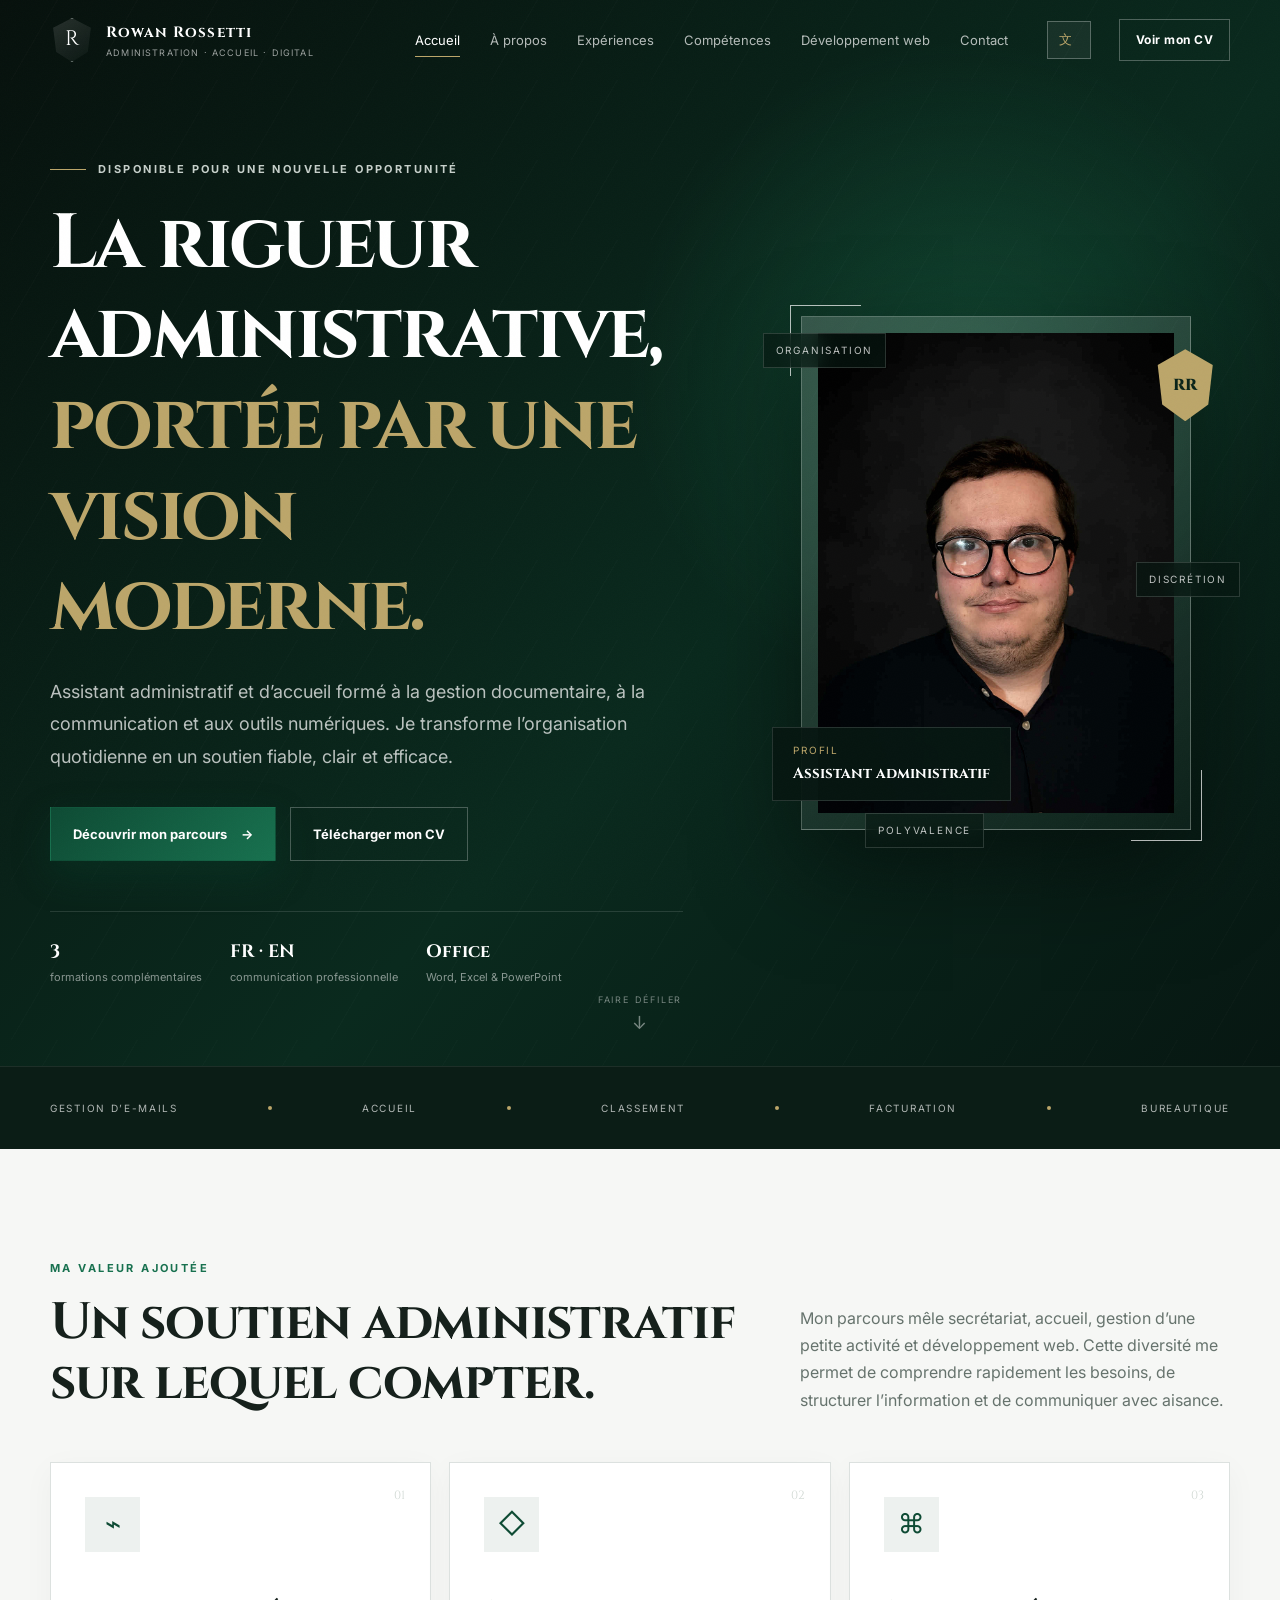
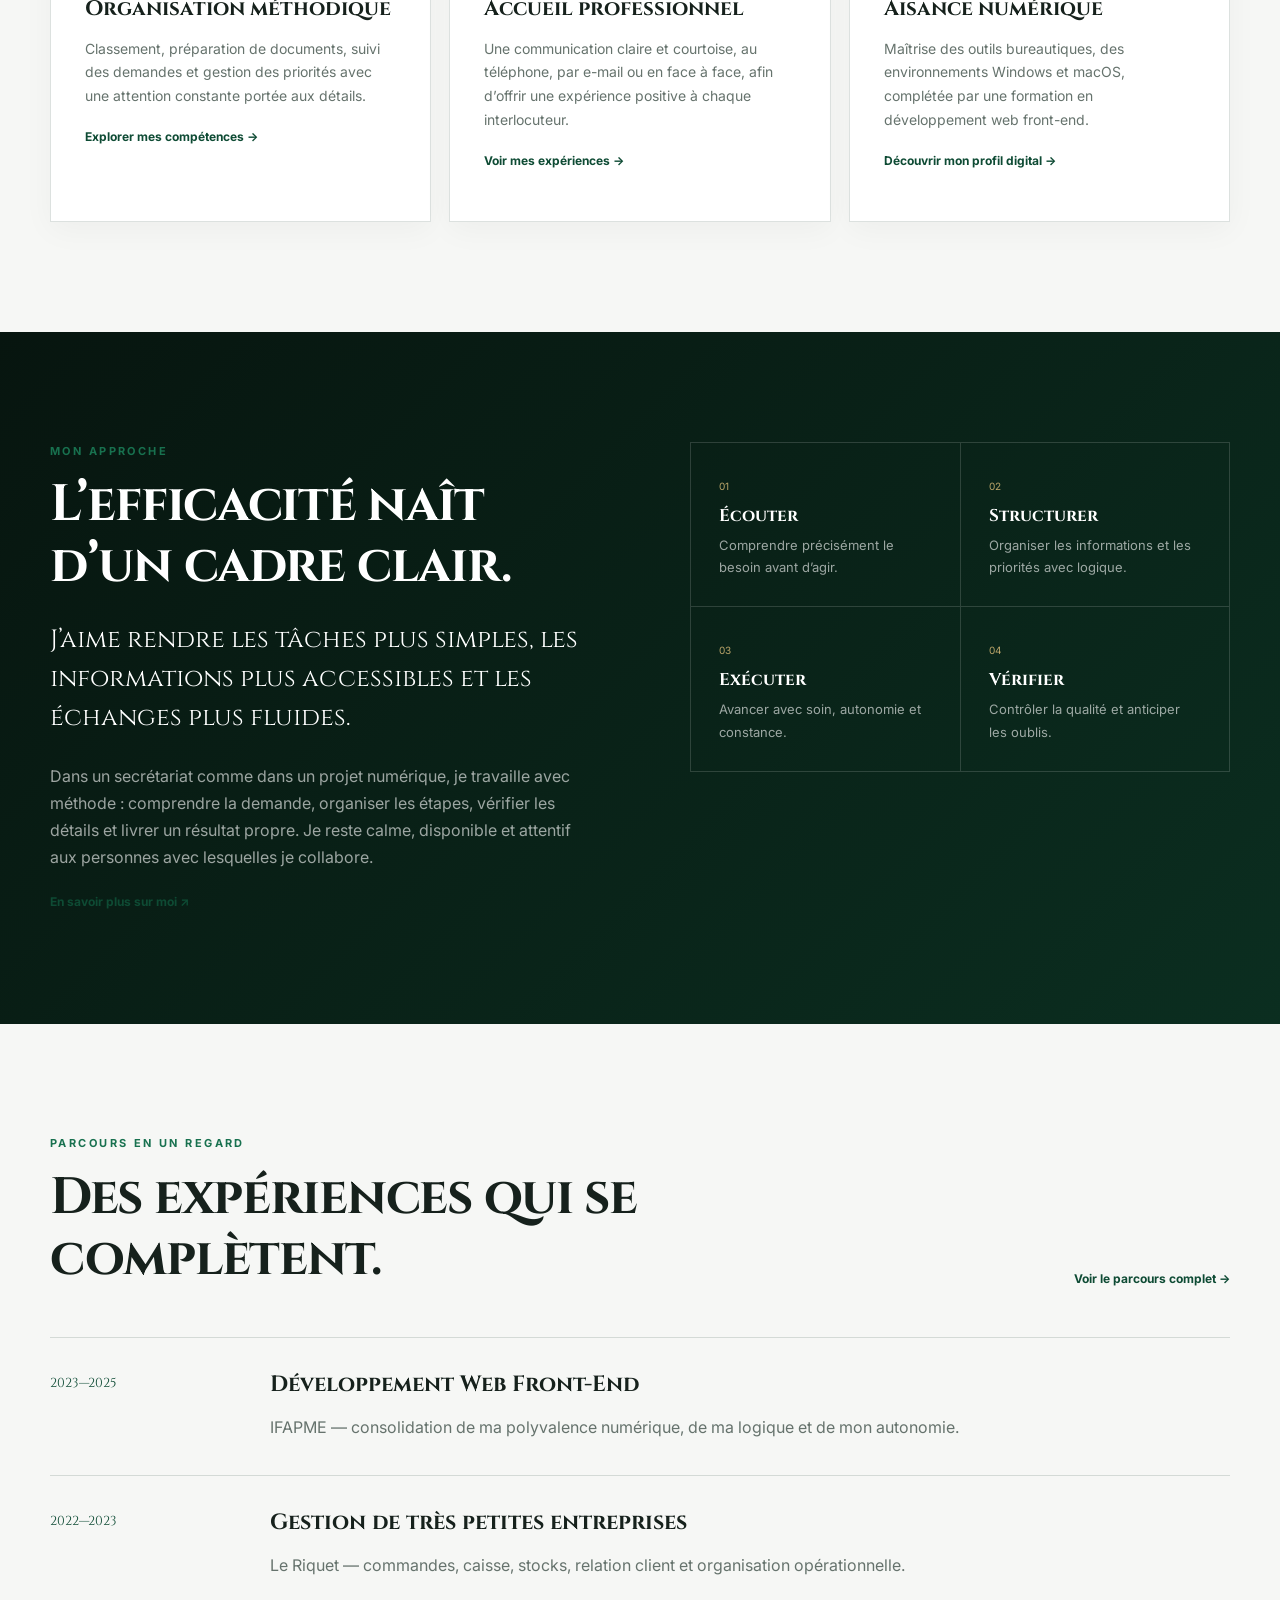
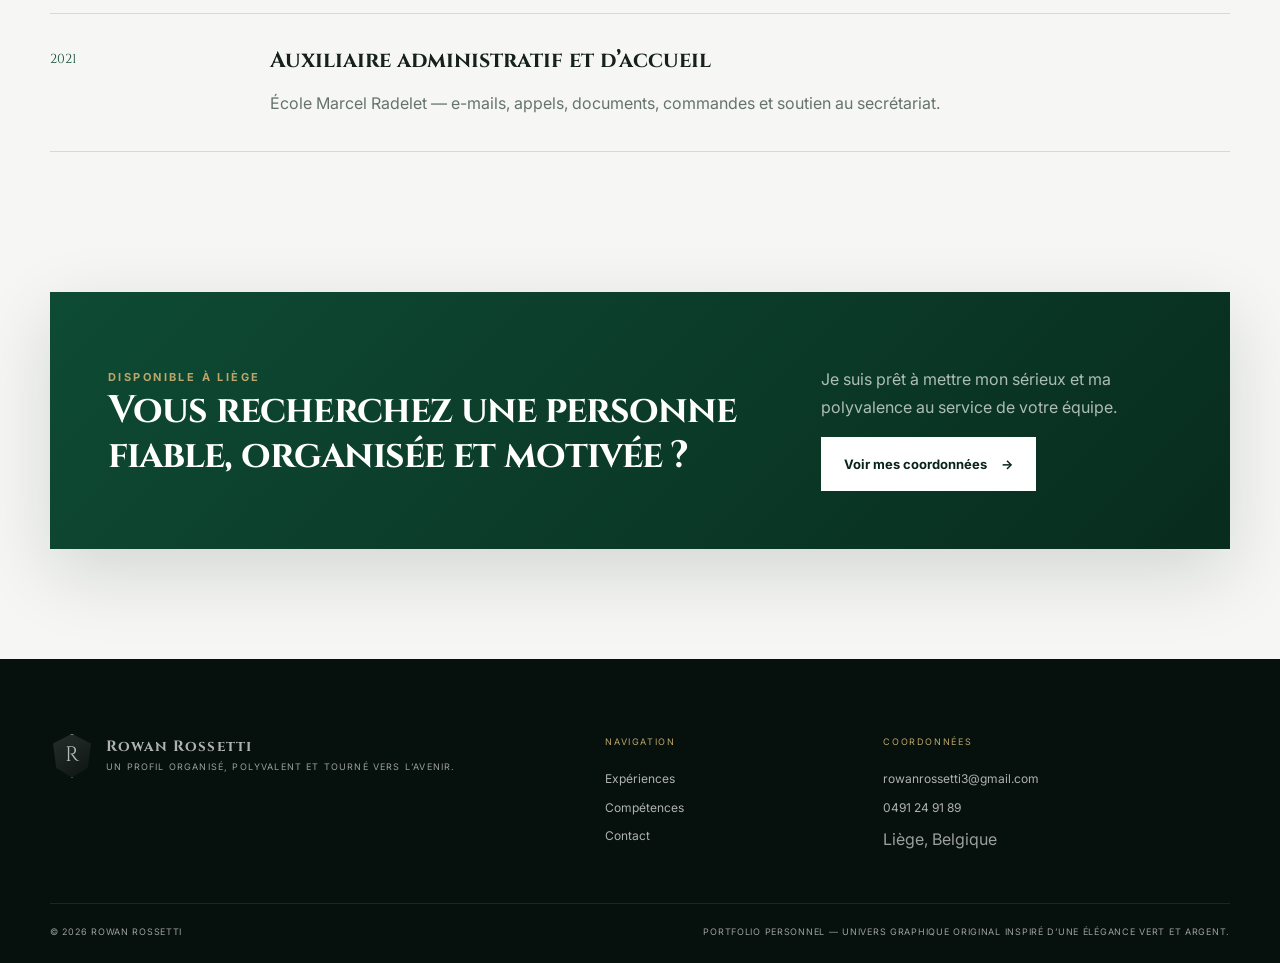
==== commit 6676e98a: "Update" ====
--- a/index.html
+++ b/index.html
@@ -14,6 +14,7 @@
 <a class="brand" href="./index.html" aria-label="Accueil Rowan Rossetti"><span class="brand-mark">R</span><span><strong>Rowan Rossetti</strong><small>Administration · Accueil · Digital</small></span></a>
 <button class="menu-toggle" aria-expanded="false" aria-controls="main-nav"><span></span><span></span><span></span><span class="sr-only">Ouvrir le menu</span></button>
 <nav id="main-nav" class="main-nav" aria-label="Navigation principale"><ul><li><a class="active" href="./index.html">Accueil</a></li><li><a class="" href="./pages/about_me.html">À propos</a></li><li><a class="" href="./pages/experience.html">Expériences</a></li><li><a class="" href="./pages/skills.html">Compétences</a></li><li><a class="" href="./pages/developpement.html">Développement web</a></li><li><a class="" href="./pages/contact.html">Contact</a></li></ul></nav>
+<div class="translate-control" aria-label="Traduire le site"><span class="translate-icon" aria-hidden="true">文</span><div id="google_translate_element"></div></div>
 <a class="header-cta" href="./assets/files/CV Rowan Rossetti.pdf" target="_blank" rel="noopener">Voir mon CV</a>
 </div></header>
 <main>
@@ -25,4 +26,5 @@
 <section class="cta-section"><div class="container cta-card reveal"><div><span class="kicker">Disponible à Liège</span><h2>Vous recherchez une personne fiable, organisée et motivée ?</h2></div><div><p>Je suis prêt à mettre mon sérieux et ma polyvalence au service de votre équipe.</p><a class="btn btn-light" href="./pages/contact.html">Voir mes coordonnées <span>→</span></a></div></div></section></main>
 <footer class="site-footer"><div class="container footer-grid"><div><a class="brand footer-brand" href="./index.html"><span class="brand-mark">R</span><span><strong>Rowan Rossetti</strong><small>Un profil organisé, polyvalent et tourné vers l’avenir.</small></span></a></div><div><span class="footer-label">Navigation</span><a href="./pages/experience.html">Expériences</a><a href="./pages/skills.html">Compétences</a><a href="./pages/contact.html">Contact</a></div><div><span class="footer-label">Coordonnées</span><a href="mailto:rowanrossetti3@gmail.com">rowanrossetti3@gmail.com</a><a href="tel:+32491249189">0491 24 91 89</a><span>Liège, Belgique</span></div></div><div class="container footer-bottom"><span>© <span id="year"></span> Rowan Rossetti</span><span>Portfolio personnel — univers graphique original inspiré d’une élégance vert et argent.</span></div></footer>
 <script src="./javascript/script.js"></script>
+<script>function googleTranslateElementInit(){new google.translate.TranslateElement({pageLanguage:'fr',autoDisplay:false,layout:google.translate.TranslateElement.InlineLayout.SIMPLE},'google_translate_element');}</script><script src="https://translate.google.com/translate_a/element.js?cb=googleTranslateElementInit"></script>
 </body></html>
--- a/css/style.css
+++ b/css/style.css
@@ -7,3 +7,72 @@
 @media(max-width:1050px){.header-cta{display:none}.hero-layout{gap:30px}.feature-grid,.project-grid{grid-template-columns:1fr 1fr}.feature-card:last-child,.project-card:last-child{grid-column:1/-1}.value-grid{grid-template-columns:1fr 1fr}.contact-layout{gap:40px}}
 @media(max-width:820px){.container{width:min(100% - 28px,1180px)}.site-header{background:rgba(7,23,18,.94);padding:10px 0}.menu-toggle{display:block;margin-left:auto;z-index:4}.main-nav{position:fixed;inset:0;background:#071712;display:grid;place-items:center;transform:translateY(-100%);transition:.4s}.main-nav.open{transform:none}.main-nav ul{flex-direction:column}.main-nav a{font-family:var(--serif);font-size:22px;padding:12px}.menu-toggle.open span:nth-child(1){transform:translateY(7px) rotate(45deg)}.menu-toggle.open span:nth-child(2){opacity:0}.menu-toggle.open span:nth-child(3){transform:translateY(-7px) rotate(-45deg)}.hero-home{padding-top:130px}.hero-layout,.story-grid,.split-section,.experience-main,.skill-category,.contact-layout,.language-panel,.cta-card{grid-template-columns:1fr}.hero-art{min-height:500px;order:-1}.portrait-frame{width:330px}.portrait-frame img{height:400px}.hero-copy{text-align:center}.eyebrow{justify-content:center}.lead{margin-inline:auto}.hero-actions,.hero-proof{justify-content:center}.section{padding:80px 0}.section-head{display:block}.section-head p{margin-top:22px}.feature-grid,.project-grid,.benefit-grid,.soft-grid,.tech-grid{grid-template-columns:1fr 1fr}.feature-card:last-child,.project-card:last-child{grid-column:auto}.split-section{gap:35px}.experience-main{gap:25px}.skill-category{gap:30px}.download-panel{align-items:flex-start;flex-direction:column}.footer-grid{grid-template-columns:1fr 1fr}.footer-grid>div:first-child{grid-column:1/-1}}
 @media(max-width:560px){h1{font-size:40px}.page-hero{padding:145px 0 75px}.hero-home{min-height:auto}.hero-art{min-height:420px}.portrait-frame{width:270px}.portrait-frame img{height:330px}.orbit-card{display:none}.portrait-caption{left:-10px;bottom:15px}.crest{right:-15px}.hero-proof{display:grid;grid-template-columns:1fr 1fr}.trust-strip .container{overflow:auto;justify-content:flex-start;white-space:nowrap}.feature-grid,.value-grid,.benefit-grid,.soft-grid,.tech-grid,.project-grid,.mission-grid,.skill-list,.language-list{grid-template-columns:1fr}.section{padding:65px 0}.section-head{margin-bottom:32px}.experience-card,.skill-category{padding:26px}.experience-meta{display:grid;gap:5px}.timeline-preview article{grid-template-columns:1fr;gap:8px}.quote-card{right:0;bottom:15px}.cta-card,.language-panel{padding:32px}.contact-card{grid-template-columns:44px 1fr}.contact-card b{display:none}.footer-grid{grid-template-columns:1fr}.footer-grid>div:first-child{grid-column:auto}.footer-bottom{display:grid;gap:10px}.brand small{display:none}}
+
+/* Translation control: keeps the portfolio layout left-to-right even for RTL languages. */
+html,body,.site-header,.site-header *{direction:ltr;}
+.translate-control{display:flex;align-items:center;gap:7px;min-width:max-content;color:white;border:1px solid rgba(255,255,255,.20);padding:5px 8px;background:rgba(255,255,255,.04)}
+.translate-icon{font-family:var(--serif);font-size:12px;color:var(--gold)}
+.translate-control .goog-te-gadget{font-size:0;color:transparent}
+.translate-control .goog-te-gadget-simple{background:transparent;border:0;padding:0;white-space:nowrap}
+.translate-control .goog-te-gadget-simple .goog-te-menu-value,.translate-control .goog-te-gadget-simple span{color:white!important;font-size:11px!important;text-decoration:none!important}
+.translate-control .goog-te-gadget-icon{display:none}
+body{top:0!important}.goog-te-banner-frame.skiptranslate,.goog-te-banner-frame{display:none!important}
+@media(max-width:1050px){.translate-control{margin-left:auto}.main-nav{margin-left:0}}
+@media(max-width:820px){.translate-control{margin-left:auto;z-index:4}.translate-control .goog-te-gadget-simple span{font-size:10px!important}.menu-toggle{margin-left:0}}
+@media(max-width:560px){.translate-icon{display:none}.translate-control{padding:4px 6px}}
+
+/* Header : conserver le design d'origine, empêcher les intitulés de se couper */
+.header-inner{flex-wrap:nowrap}
+.main-nav ul{flex-wrap:nowrap}
+.main-nav li,.main-nav a,.header-cta,.brand{white-space:nowrap;word-break:keep-all;overflow-wrap:normal;hyphens:none}
+.main-nav a{display:block}
+
+/* Bouton de traduction : plus propre, sans modifier le header d'origine */
+.translate-control{
+  display:flex;
+  align-items:center;
+  justify-content:center;
+  gap:7px;
+  flex:0 0 auto;
+  min-width:max-content;
+  height:38px;
+  padding:0 11px;
+  color:#fff;
+  border:1px solid rgba(255,255,255,.28);
+  background:rgba(255,255,255,.06);
+  transition:background .3s,border-color .3s,transform .3s;
+  white-space:nowrap;
+}
+.translate-control:hover{background:rgba(255,255,255,.13);border-color:rgba(255,255,255,.5);transform:translateY(-1px)}
+.translate-icon{flex:0 0 auto;font-family:var(--serif);font-size:13px;line-height:1;color:var(--gold)}
+.translate-control #google_translate_element,.translate-control .goog-te-gadget,.translate-control .goog-te-gadget-simple{white-space:nowrap!important}
+.translate-control .goog-te-gadget{font-size:0!important;color:transparent!important;line-height:1!important}
+.translate-control .goog-te-gadget-simple{display:flex!important;align-items:center!important;background:transparent!important;border:0!important;padding:0!important}
+.translate-control .goog-te-gadget-simple .goog-te-menu-value,.translate-control .goog-te-gadget-simple span{color:#fff!important;font-family:var(--sans)!important;font-size:11px!important;font-weight:600!important;text-decoration:none!important;white-space:nowrap!important}
+.translate-control .goog-te-gadget-icon{display:none!important}
+
+/* On réduit progressivement les espaces avant le menu mobile, sans couper les mots */
+@media(max-width:1180px) and (min-width:821px){
+  .header-inner{gap:14px}
+  .main-nav ul{gap:2px}
+  .main-nav a{font-size:12px;padding:9px 7px}
+  .main-nav a:after{left:7px;right:7px}
+  .translate-control{padding-inline:8px}
+}
+@media(max-width:980px) and (min-width:821px){
+  .brand strong{font-size:13px}
+  .brand small{display:none}
+  .brand-mark{width:38px;height:38px}
+  .main-nav a{font-size:11px;padding-inline:5px}
+  .translate-icon{display:none}
+  .translate-control{padding-inline:7px}
+}
+@media(max-width:820px){
+  .main-nav li,.main-nav a{white-space:nowrap!important;word-break:keep-all!important;overflow-wrap:normal!important;hyphens:none!important}
+  .main-nav ul{align-items:center}
+  .translate-control{height:36px;margin-left:auto;padding:0 9px}
+}
+@media(max-width:420px){
+  .translate-control{max-width:122px;overflow:hidden}
+  .translate-control .goog-te-gadget-simple span{font-size:9px!important}
+}
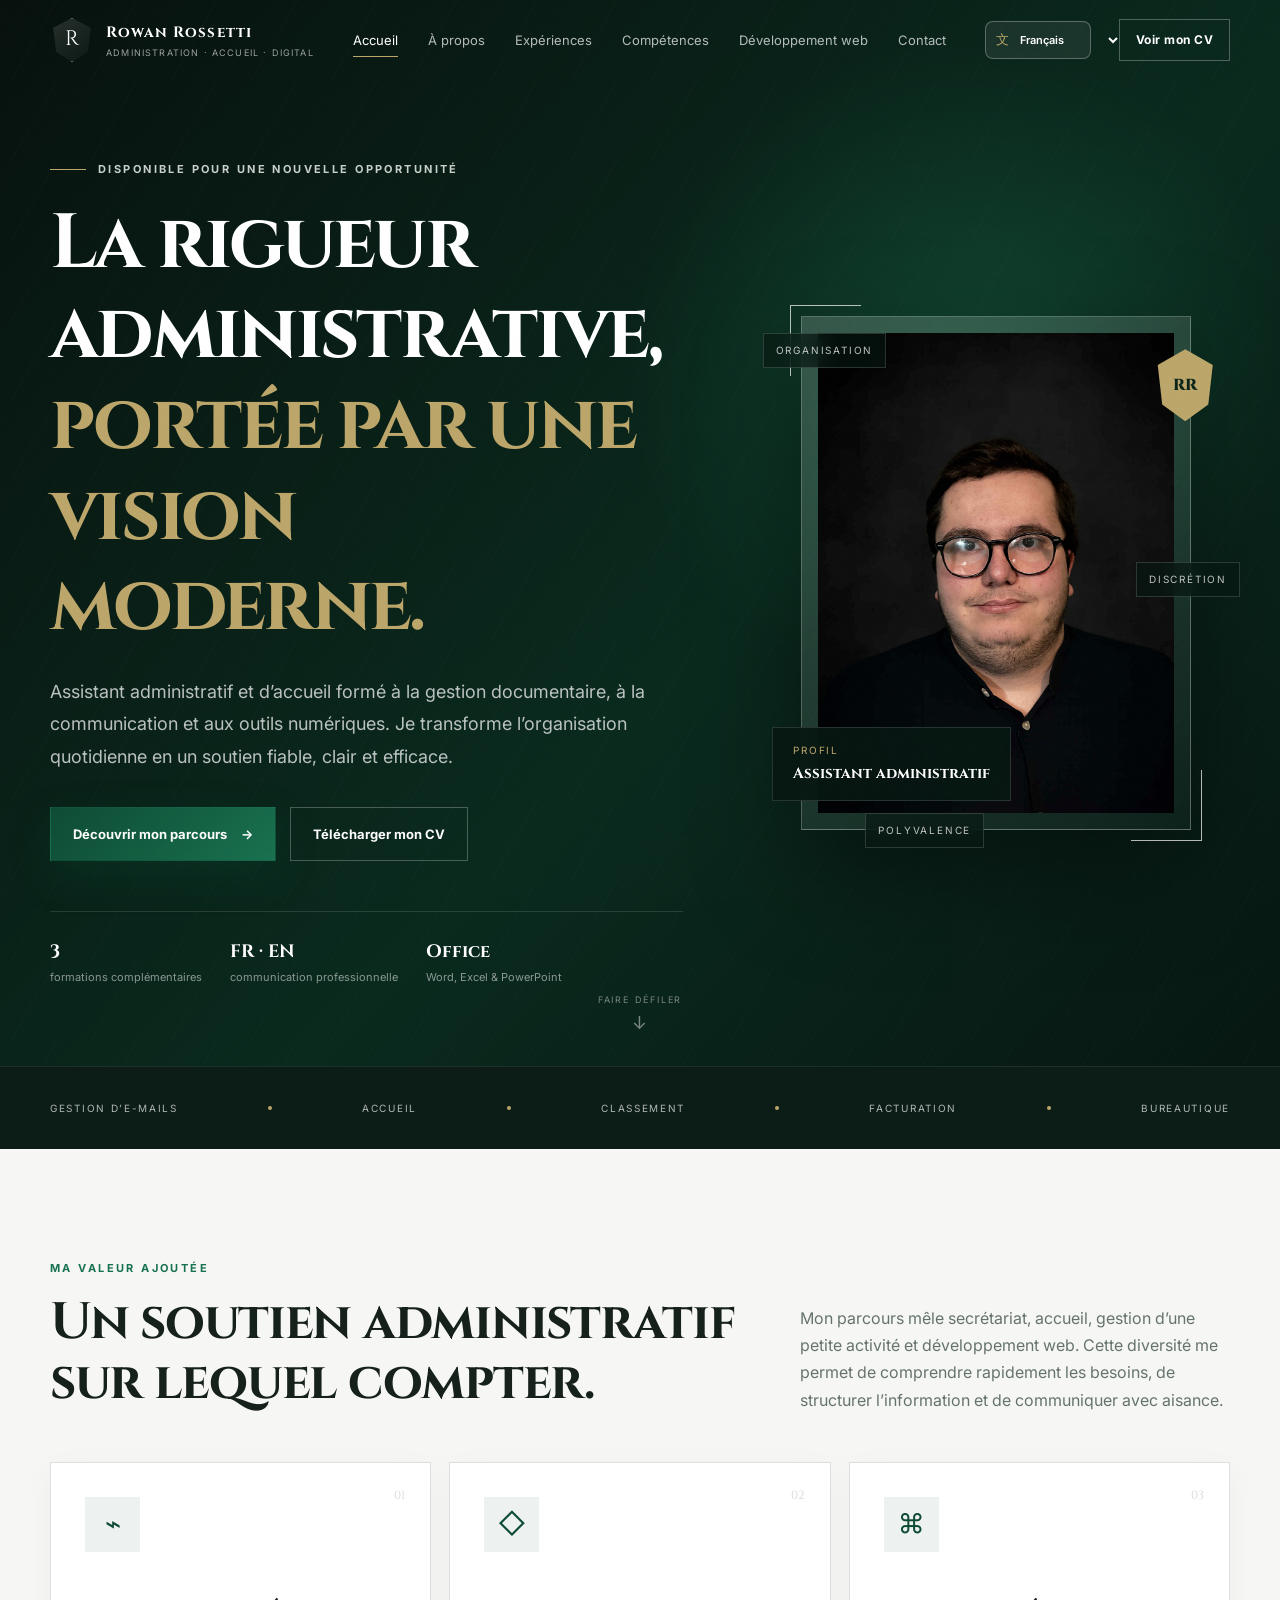
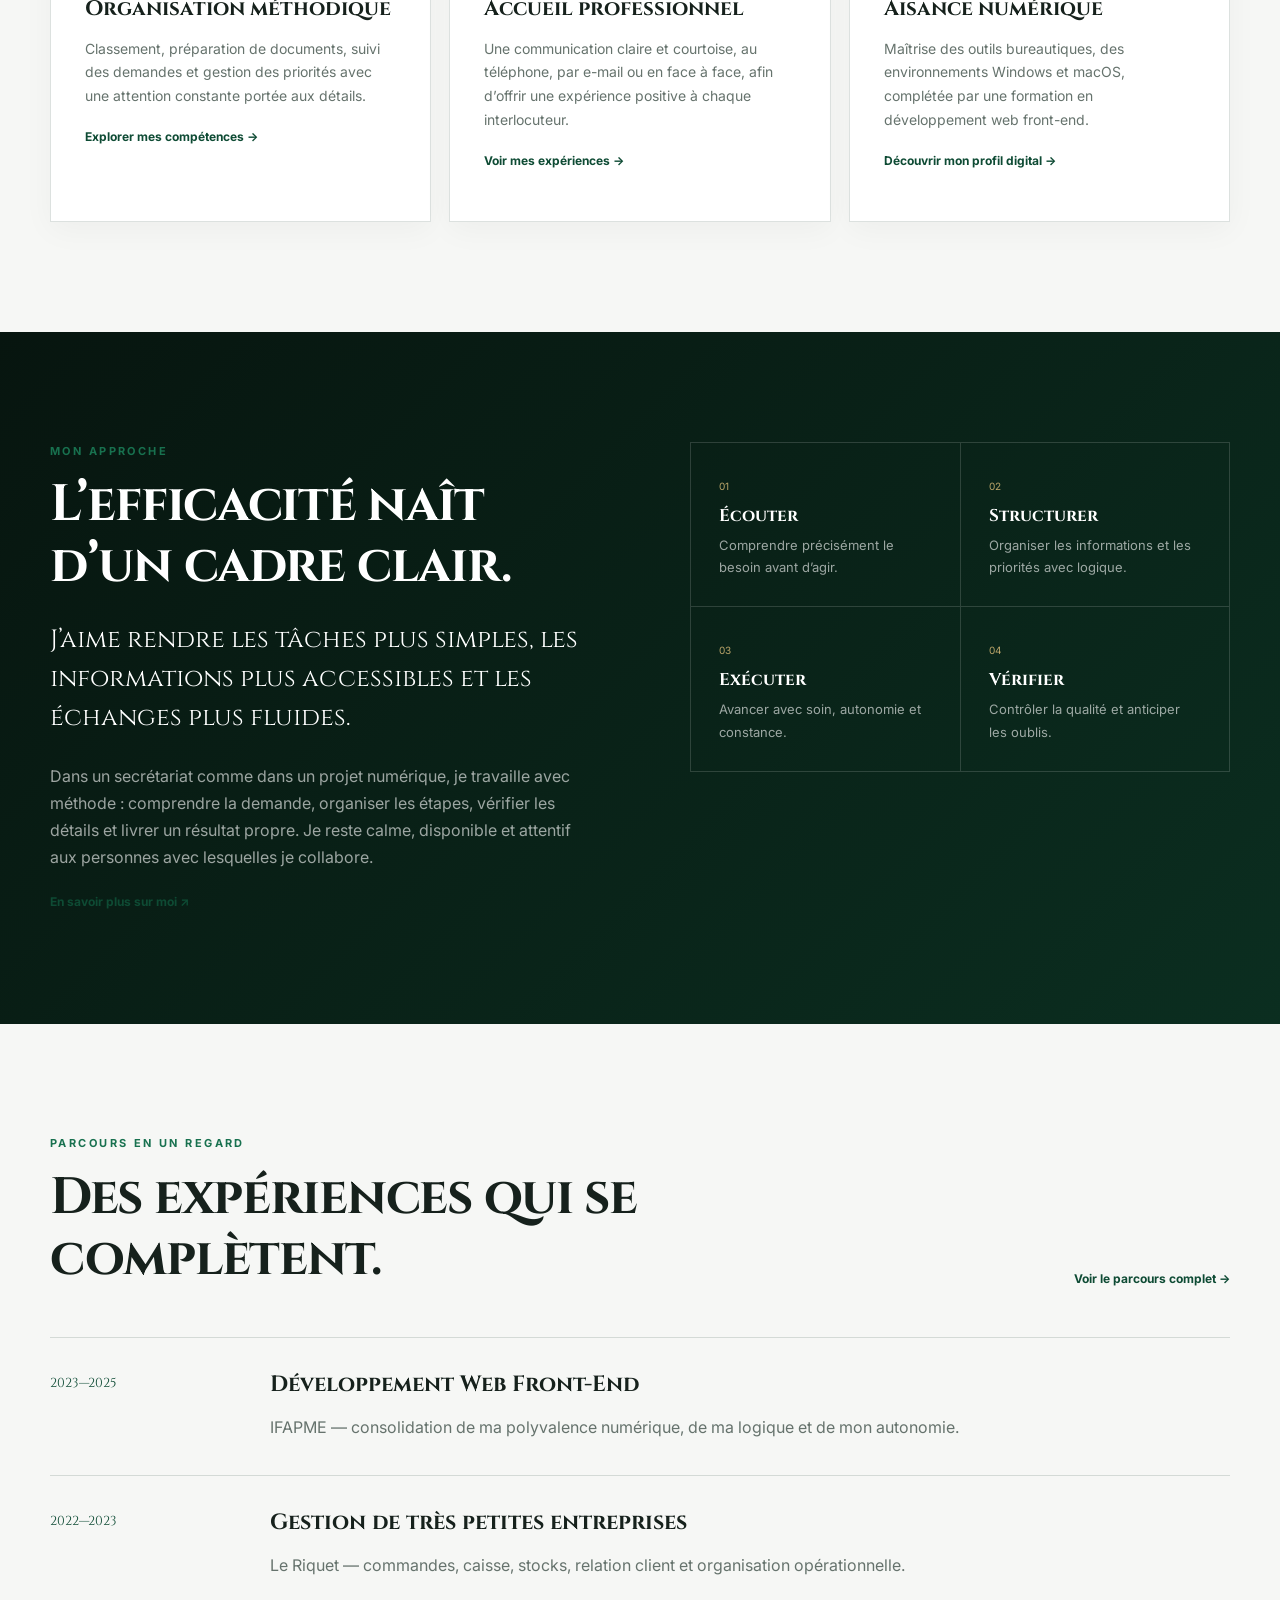
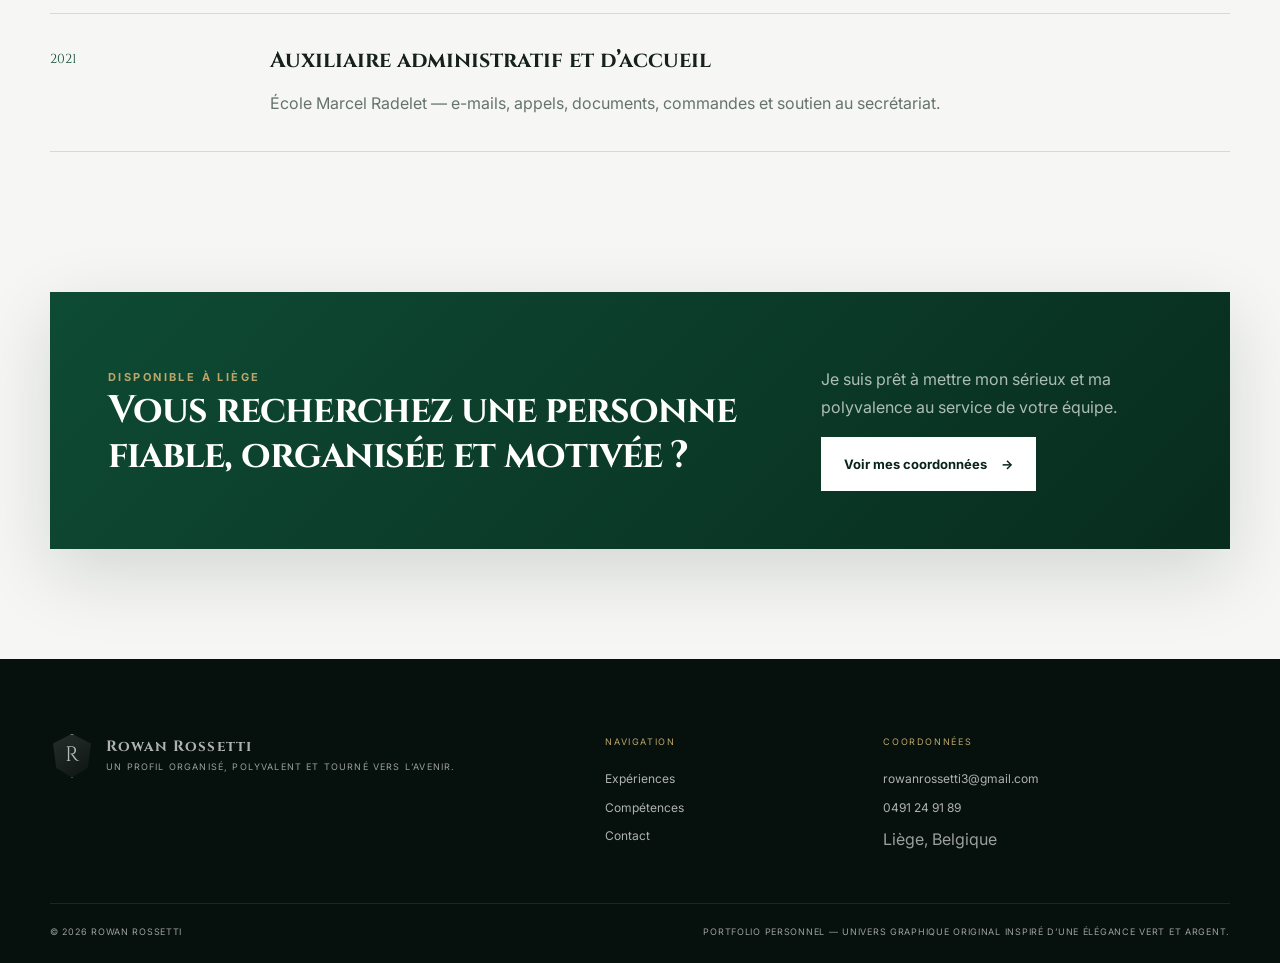
==== commit 1fa2b52c: "Update" ====
--- a/index.html
+++ b/index.html
@@ -14,7 +14,7 @@
 <a class="brand" href="./index.html" aria-label="Accueil Rowan Rossetti"><span class="brand-mark">R</span><span><strong>Rowan Rossetti</strong><small>Administration · Accueil · Digital</small></span></a>
 <button class="menu-toggle" aria-expanded="false" aria-controls="main-nav"><span></span><span></span><span></span><span class="sr-only">Ouvrir le menu</span></button>
 <nav id="main-nav" class="main-nav" aria-label="Navigation principale"><ul><li><a class="active" href="./index.html">Accueil</a></li><li><a class="" href="./pages/about_me.html">À propos</a></li><li><a class="" href="./pages/experience.html">Expériences</a></li><li><a class="" href="./pages/skills.html">Compétences</a></li><li><a class="" href="./pages/developpement.html">Développement web</a></li><li><a class="" href="./pages/contact.html">Contact</a></li></ul></nav>
-<div class="translate-control" aria-label="Traduire le site"><span class="translate-icon" aria-hidden="true">文</span><div id="google_translate_element"></div></div>
+<div class="translate-control" aria-label="Choisir la langue du site"><span class="translate-icon" aria-hidden="true">文</span><select id="language-select" class="language-select" aria-label="Langue du site"><option value="fr">Français</option></select><span class="translate-status" aria-live="polite"></span></div>
 <a class="header-cta" href="./assets/files/CV Rowan Rossetti.pdf" target="_blank" rel="noopener">Voir mon CV</a>
 </div></header>
 <main>
@@ -26,5 +26,5 @@
 <section class="cta-section"><div class="container cta-card reveal"><div><span class="kicker">Disponible à Liège</span><h2>Vous recherchez une personne fiable, organisée et motivée ?</h2></div><div><p>Je suis prêt à mettre mon sérieux et ma polyvalence au service de votre équipe.</p><a class="btn btn-light" href="./pages/contact.html">Voir mes coordonnées <span>→</span></a></div></div></section></main>
 <footer class="site-footer"><div class="container footer-grid"><div><a class="brand footer-brand" href="./index.html"><span class="brand-mark">R</span><span><strong>Rowan Rossetti</strong><small>Un profil organisé, polyvalent et tourné vers l’avenir.</small></span></a></div><div><span class="footer-label">Navigation</span><a href="./pages/experience.html">Expériences</a><a href="./pages/skills.html">Compétences</a><a href="./pages/contact.html">Contact</a></div><div><span class="footer-label">Coordonnées</span><a href="mailto:rowanrossetti3@gmail.com">rowanrossetti3@gmail.com</a><a href="tel:+32491249189">0491 24 91 89</a><span>Liège, Belgique</span></div></div><div class="container footer-bottom"><span>© <span id="year"></span> Rowan Rossetti</span><span>Portfolio personnel — univers graphique original inspiré d’une élégance vert et argent.</span></div></footer>
 <script src="./javascript/script.js"></script>
-<script>function googleTranslateElementInit(){new google.translate.TranslateElement({pageLanguage:'fr',autoDisplay:false,layout:google.translate.TranslateElement.InlineLayout.SIMPLE},'google_translate_element');}</script><script src="https://translate.google.com/translate_a/element.js?cb=googleTranslateElementInit"></script>
+
 </body></html>
--- a/css/style.css
+++ b/css/style.css
@@ -8,71 +8,27 @@
 @media(max-width:820px){.container{width:min(100% - 28px,1180px)}.site-header{background:rgba(7,23,18,.94);padding:10px 0}.menu-toggle{display:block;margin-left:auto;z-index:4}.main-nav{position:fixed;inset:0;background:#071712;display:grid;place-items:center;transform:translateY(-100%);transition:.4s}.main-nav.open{transform:none}.main-nav ul{flex-direction:column}.main-nav a{font-family:var(--serif);font-size:22px;padding:12px}.menu-toggle.open span:nth-child(1){transform:translateY(7px) rotate(45deg)}.menu-toggle.open span:nth-child(2){opacity:0}.menu-toggle.open span:nth-child(3){transform:translateY(-7px) rotate(-45deg)}.hero-home{padding-top:130px}.hero-layout,.story-grid,.split-section,.experience-main,.skill-category,.contact-layout,.language-panel,.cta-card{grid-template-columns:1fr}.hero-art{min-height:500px;order:-1}.portrait-frame{width:330px}.portrait-frame img{height:400px}.hero-copy{text-align:center}.eyebrow{justify-content:center}.lead{margin-inline:auto}.hero-actions,.hero-proof{justify-content:center}.section{padding:80px 0}.section-head{display:block}.section-head p{margin-top:22px}.feature-grid,.project-grid,.benefit-grid,.soft-grid,.tech-grid{grid-template-columns:1fr 1fr}.feature-card:last-child,.project-card:last-child{grid-column:auto}.split-section{gap:35px}.experience-main{gap:25px}.skill-category{gap:30px}.download-panel{align-items:flex-start;flex-direction:column}.footer-grid{grid-template-columns:1fr 1fr}.footer-grid>div:first-child{grid-column:1/-1}}
 @media(max-width:560px){h1{font-size:40px}.page-hero{padding:145px 0 75px}.hero-home{min-height:auto}.hero-art{min-height:420px}.portrait-frame{width:270px}.portrait-frame img{height:330px}.orbit-card{display:none}.portrait-caption{left:-10px;bottom:15px}.crest{right:-15px}.hero-proof{display:grid;grid-template-columns:1fr 1fr}.trust-strip .container{overflow:auto;justify-content:flex-start;white-space:nowrap}.feature-grid,.value-grid,.benefit-grid,.soft-grid,.tech-grid,.project-grid,.mission-grid,.skill-list,.language-list{grid-template-columns:1fr}.section{padding:65px 0}.section-head{margin-bottom:32px}.experience-card,.skill-category{padding:26px}.experience-meta{display:grid;gap:5px}.timeline-preview article{grid-template-columns:1fr;gap:8px}.quote-card{right:0;bottom:15px}.cta-card,.language-panel{padding:32px}.contact-card{grid-template-columns:44px 1fr}.contact-card b{display:none}.footer-grid{grid-template-columns:1fr}.footer-grid>div:first-child{grid-column:auto}.footer-bottom{display:grid;gap:10px}.brand small{display:none}}
 
-/* Translation control: keeps the portfolio layout left-to-right even for RTL languages. */
-html,body,.site-header,.site-header *{direction:ltr;}
-.translate-control{display:flex;align-items:center;gap:7px;min-width:max-content;color:white;border:1px solid rgba(255,255,255,.20);padding:5px 8px;background:rgba(255,255,255,.04)}
-.translate-icon{font-family:var(--serif);font-size:12px;color:var(--gold)}
-.translate-control .goog-te-gadget{font-size:0;color:transparent}
-.translate-control .goog-te-gadget-simple{background:transparent;border:0;padding:0;white-space:nowrap}
-.translate-control .goog-te-gadget-simple .goog-te-menu-value,.translate-control .goog-te-gadget-simple span{color:white!important;font-size:11px!important;text-decoration:none!important}
-.translate-control .goog-te-gadget-icon{display:none}
-body{top:0!important}.goog-te-banner-frame.skiptranslate,.goog-te-banner-frame{display:none!important}
-@media(max-width:1050px){.translate-control{margin-left:auto}.main-nav{margin-left:0}}
-@media(max-width:820px){.translate-control{margin-left:auto;z-index:4}.translate-control .goog-te-gadget-simple span{font-size:10px!important}.menu-toggle{margin-left:0}}
-@media(max-width:560px){.translate-icon{display:none}.translate-control{padding:4px 6px}}
-
 /* Header : conserver le design d'origine, empêcher les intitulés de se couper */
 .header-inner{flex-wrap:nowrap}
 .main-nav ul{flex-wrap:nowrap}
 .main-nav li,.main-nav a,.header-cta,.brand{white-space:nowrap;word-break:keep-all;overflow-wrap:normal;hyphens:none}
 .main-nav a{display:block}
+@media(max-width:1180px) and (min-width:821px){.header-inner{gap:14px}.main-nav ul{gap:2px}.main-nav a{font-size:12px;padding:9px 7px}.main-nav a:after{left:7px;right:7px}}
+@media(max-width:980px) and (min-width:821px){.brand strong{font-size:13px}.brand small{display:none}.brand-mark{width:38px;height:38px}.main-nav a{font-size:11px;padding-inline:5px}}
+@media(max-width:820px){.main-nav li,.main-nav a{white-space:nowrap!important;word-break:keep-all!important;overflow-wrap:normal!important;hyphens:none!important}.main-nav ul{align-items:center}}
 
-/* Bouton de traduction : plus propre, sans modifier le header d'origine */
-.translate-control{
-  display:flex;
-  align-items:center;
-  justify-content:center;
-  gap:7px;
-  flex:0 0 auto;
-  min-width:max-content;
-  height:38px;
-  padding:0 11px;
-  color:#fff;
-  border:1px solid rgba(255,255,255,.28);
-  background:rgba(255,255,255,.06);
-  transition:background .3s,border-color .3s,transform .3s;
-  white-space:nowrap;
-}
-.translate-control:hover{background:rgba(255,255,255,.13);border-color:rgba(255,255,255,.5);transform:translateY(-1px)}
+/* Sélecteur de langue natif — sans Google Translate */
+.translate-control{position:relative;display:flex;align-items:center;gap:7px;min-width:0;height:38px;padding:0 10px;border:1px solid rgba(255,255,255,.28);border-radius:8px;background:rgba(255,255,255,.07);transition:.25s ease}
+.translate-control:hover{background:rgba(255,255,255,.12);border-color:rgba(255,255,255,.48);transform:translateY(-1px)}
 .translate-icon{flex:0 0 auto;font-family:var(--serif);font-size:13px;line-height:1;color:var(--gold)}
-.translate-control #google_translate_element,.translate-control .goog-te-gadget,.translate-control .goog-te-gadget-simple{white-space:nowrap!important}
-.translate-control .goog-te-gadget{font-size:0!important;color:transparent!important;line-height:1!important}
-.translate-control .goog-te-gadget-simple{display:flex!important;align-items:center!important;background:transparent!important;border:0!important;padding:0!important}
-.translate-control .goog-te-gadget-simple .goog-te-menu-value,.translate-control .goog-te-gadget-simple span{color:#fff!important;font-family:var(--sans)!important;font-size:11px!important;font-weight:600!important;text-decoration:none!important;white-space:nowrap!important}
-.translate-control .goog-te-gadget-icon{display:none!important}
-
-/* On réduit progressivement les espaces avant le menu mobile, sans couper les mots */
-@media(max-width:1180px) and (min-width:821px){
-  .header-inner{gap:14px}
-  .main-nav ul{gap:2px}
-  .main-nav a{font-size:12px;padding:9px 7px}
-  .main-nav a:after{left:7px;right:7px}
-  .translate-control{padding-inline:8px}
-}
-@media(max-width:980px) and (min-width:821px){
-  .brand strong{font-size:13px}
-  .brand small{display:none}
-  .brand-mark{width:38px;height:38px}
-  .main-nav a{font-size:11px;padding-inline:5px}
-  .translate-icon{display:none}
-  .translate-control{padding-inline:7px}
-}
-@media(max-width:820px){
-  .main-nav li,.main-nav a{white-space:nowrap!important;word-break:keep-all!important;overflow-wrap:normal!important;hyphens:none!important}
-  .main-nav ul{align-items:center}
-  .translate-control{height:36px;margin-left:auto;padding:0 9px}
-}
-@media(max-width:420px){
-  .translate-control{max-width:122px;overflow:hidden}
-  .translate-control .goog-te-gadget-simple span{font-size:9px!important}
-}
+.language-select{max-width:150px;min-width:105px;border:0;outline:0;background:transparent;color:#fff;font:600 11px/1 var(--sans);cursor:pointer;appearance:auto;-webkit-appearance:menulist;white-space:nowrap}
+.language-select option{color:#111;background:#fff;font-family:var(--sans)}
+.language-select:focus-visible{outline:2px solid var(--gold);outline-offset:4px;border-radius:3px}
+.translate-status{display:none}
+.translate-control.is-translating .translate-icon{animation:translatePulse .85s ease-in-out infinite alternate}
+@keyframes translatePulse{to{opacity:.35}}
+html[dir="rtl"] body{direction:rtl}
+html[dir="rtl"] .header-inner,html[dir="rtl"] .main-nav ul,html[dir="rtl"] .hero-actions,html[dir="rtl"] .brand{direction:rtl}
+@media(max-width:1050px){.translate-control{margin-left:auto}.main-nav{margin-left:0}}
+@media(max-width:820px){.translate-control{margin-left:auto;z-index:4}.menu-toggle{margin-left:0}.language-select{max-width:120px;min-width:88px;font-size:10px}}
+@media(max-width:560px){.translate-icon{display:none}.translate-control{height:36px;padding:0 8px}.language-select{max-width:105px;min-width:78px;font-size:10px}}
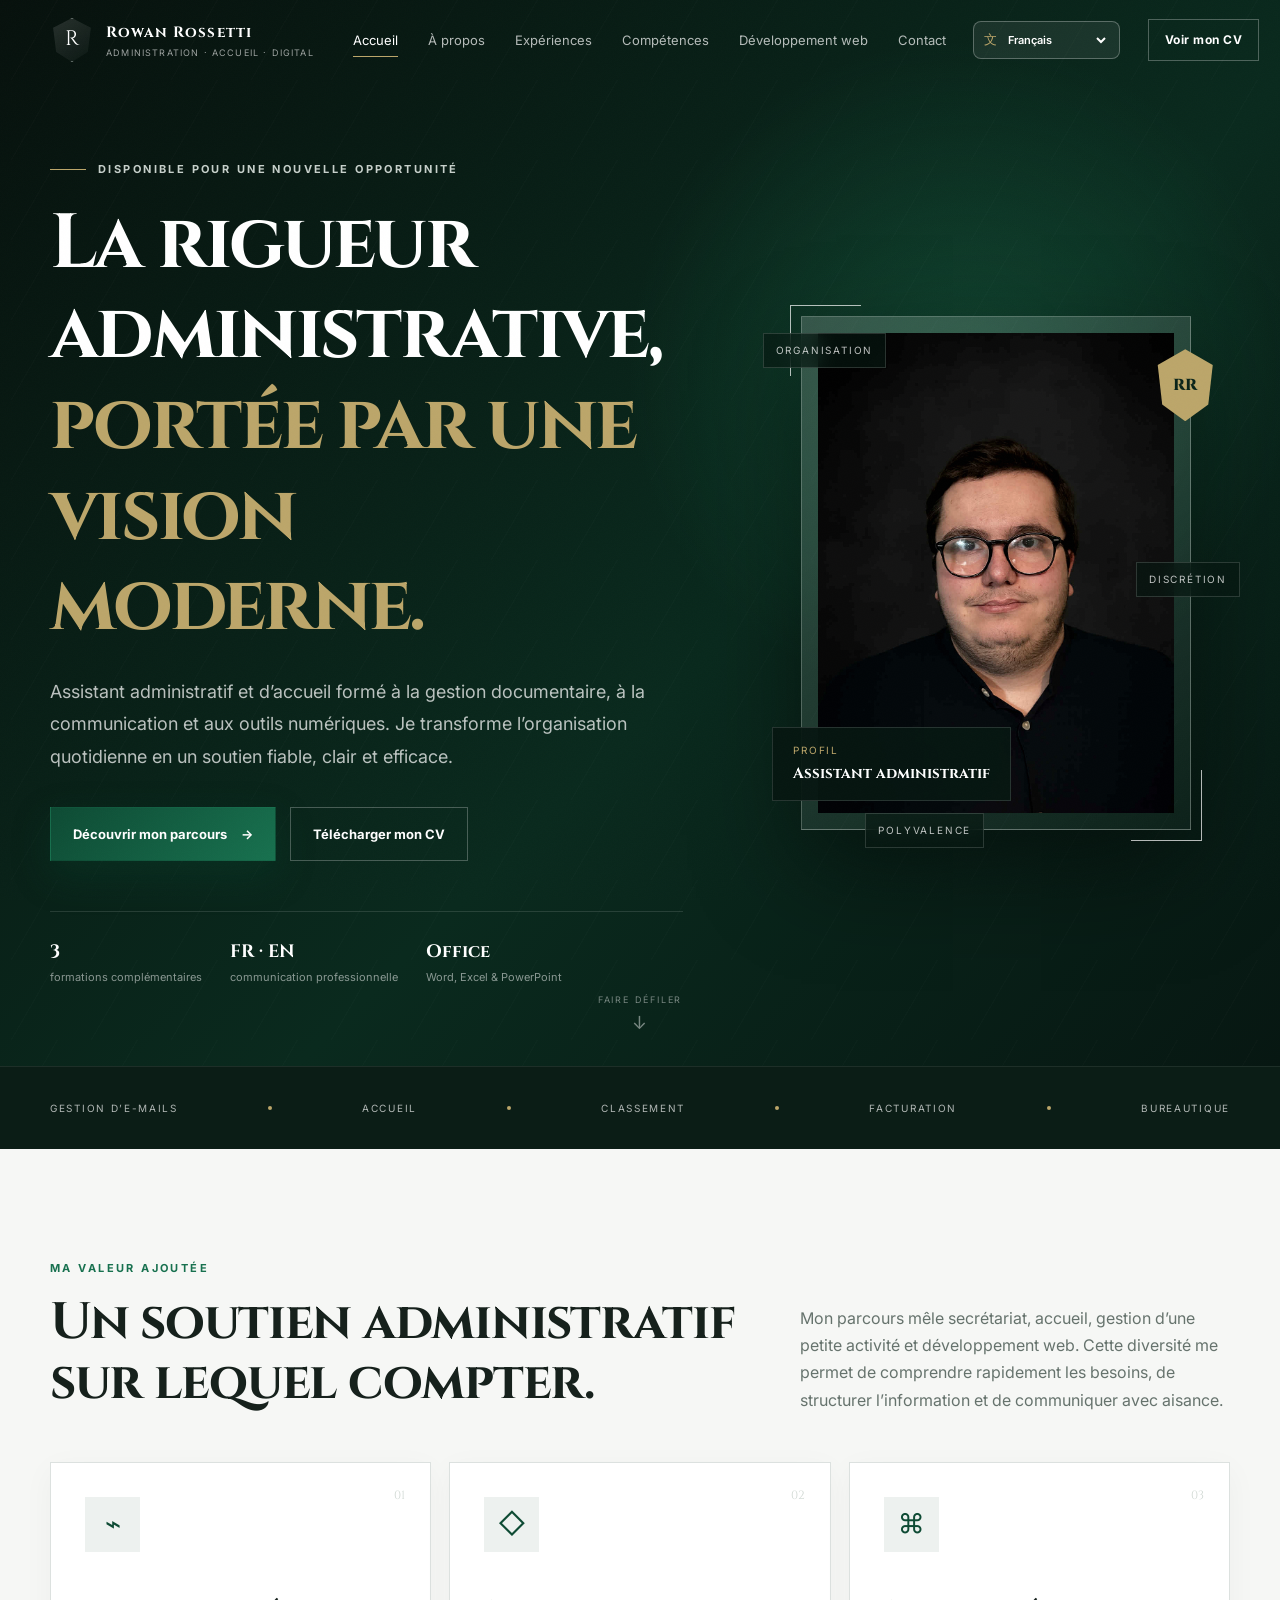
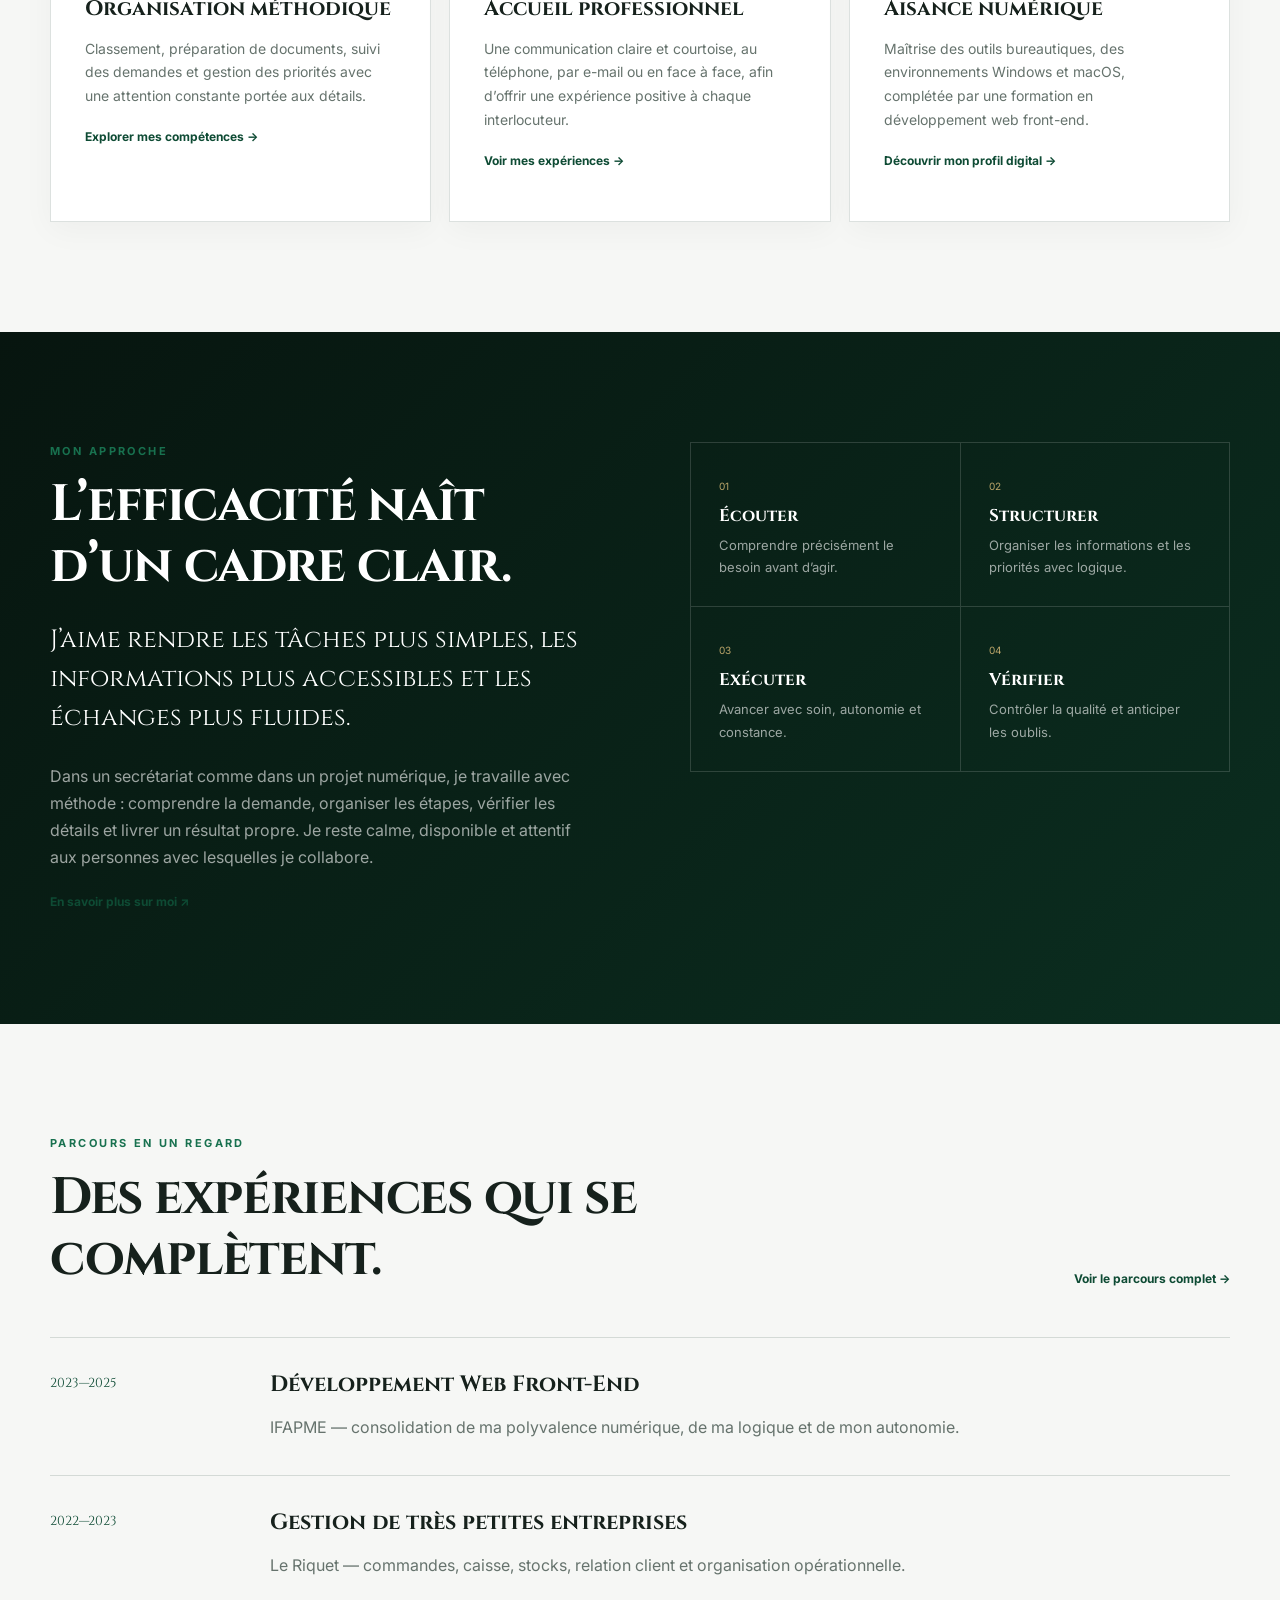
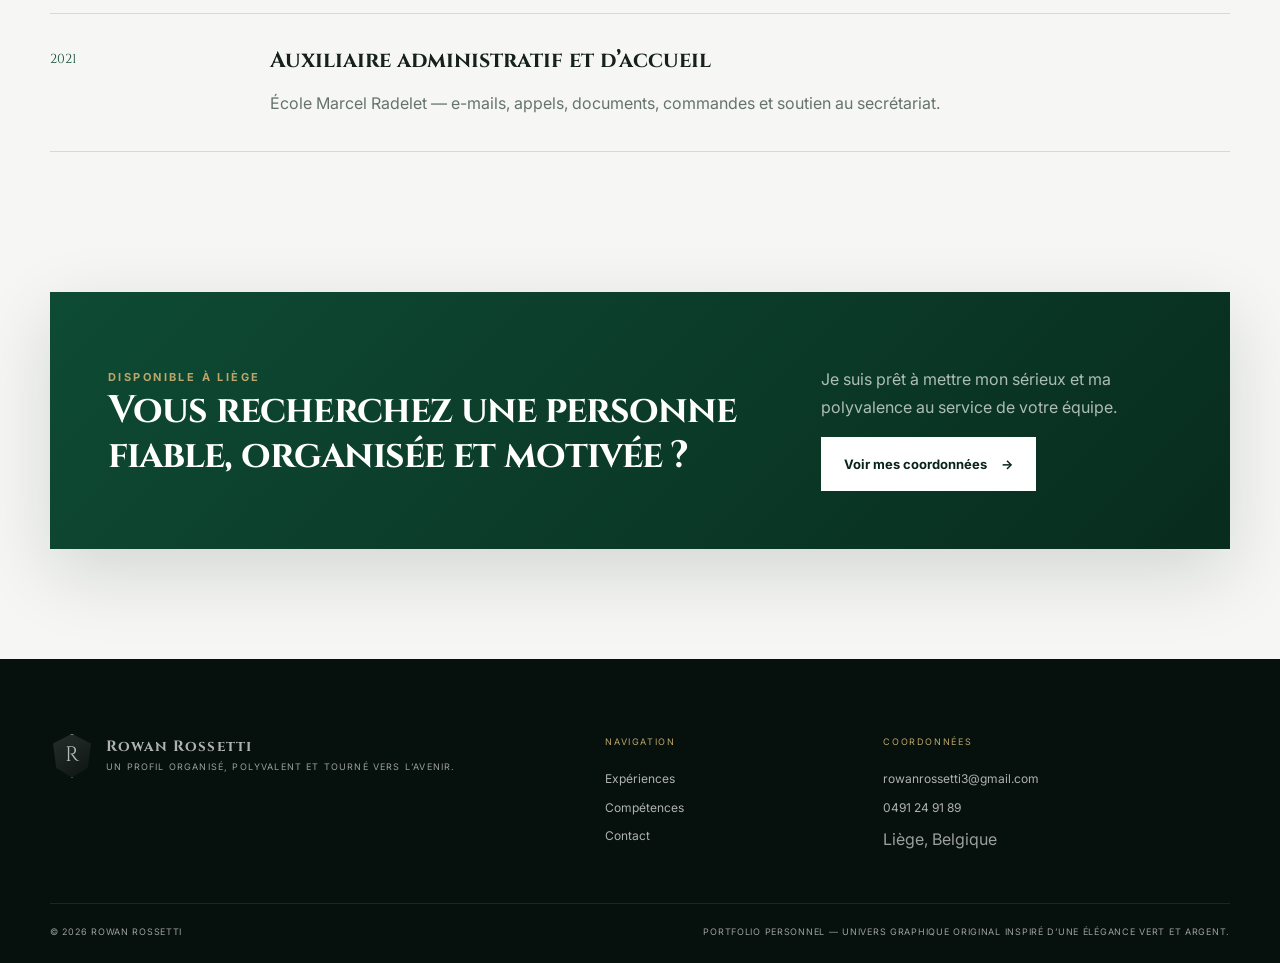
==== commit b3cc9c84: "Update" ====
--- a/index.html
+++ b/index.html
@@ -13,8 +13,9 @@
 <header class="site-header"><div class="container header-inner">
 <a class="brand" href="./index.html" aria-label="Accueil Rowan Rossetti"><span class="brand-mark">R</span><span><strong>Rowan Rossetti</strong><small>Administration · Accueil · Digital</small></span></a>
 <button class="menu-toggle" aria-expanded="false" aria-controls="main-nav"><span></span><span></span><span></span><span class="sr-only">Ouvrir le menu</span></button>
-<nav id="main-nav" class="main-nav" aria-label="Navigation principale"><ul><li><a class="active" href="./index.html">Accueil</a></li><li><a class="" href="./pages/about_me.html">À propos</a></li><li><a class="" href="./pages/experience.html">Expériences</a></li><li><a class="" href="./pages/skills.html">Compétences</a></li><li><a class="" href="./pages/developpement.html">Développement web</a></li><li><a class="" href="./pages/contact.html">Contact</a></li></ul></nav>
+<nav id="main-nav" class="main-nav" aria-label="Navigation principale"><ul><li><a class="active" href="./index.html">Accueil</a></li><li><a class="" href="./pages/about_me.html">À propos</a></li><li><a class="" href="./pages/experience.html">Expériences</a></li><li><a class="" href="./pages/skills.html">Compétences</a></li><li><a class="" href="./pages/developpement.html">Développement web</a></li><li><a class="" href="./pages/contact.html">Contact</a></li></ul>
 <div class="translate-control" aria-label="Choisir la langue du site"><span class="translate-icon" aria-hidden="true">文</span><select id="language-select" class="language-select" aria-label="Langue du site"><option value="fr">Français</option></select><span class="translate-status" aria-live="polite"></span></div>
+</nav>
 <a class="header-cta" href="./assets/files/CV Rowan Rossetti.pdf" target="_blank" rel="noopener">Voir mon CV</a>
 </div></header>
 <main>
--- a/css/style.css
+++ b/css/style.css
@@ -32,3 +32,26 @@
 @media(max-width:1050px){.translate-control{margin-left:auto}.main-nav{margin-left:0}}
 @media(max-width:820px){.translate-control{margin-left:auto;z-index:4}.menu-toggle{margin-left:0}.language-select{max-width:120px;min-width:88px;font-size:10px}}
 @media(max-width:560px){.translate-icon{display:none}.translate-control{height:36px;padding:0 8px}.language-select{max-width:105px;min-width:78px;font-size:10px}}
+
+
+/* Traduction intégrée au bloc de navigation */
+.main-nav{display:flex;align-items:center;gap:12px}
+.main-nav .translate-control{flex:0 0 auto;margin-left:4px}
+@media(max-width:1050px) and (min-width:821px){
+  .main-nav{margin-left:auto;gap:6px}
+  .main-nav .translate-control{margin-left:2px;height:36px;padding-inline:8px}
+  .main-nav .language-select{min-width:88px;max-width:112px;font-size:10px}
+}
+@media(max-width:820px){
+  .main-nav{display:flex;flex-direction:column;justify-content:center;align-items:center;gap:24px;padding:86px 20px 34px;overflow-y:auto}
+  .main-nav ul{flex:0 0 auto}
+  .main-nav .translate-control{margin:0;z-index:auto;width:min(280px,100%);height:44px;justify-content:center;padding-inline:14px}
+  .main-nav .language-select{width:100%;max-width:none;min-width:0;font-size:13px;text-align:center}
+}
+@media(max-width:560px){
+  .main-nav{gap:18px;padding-top:76px}
+  .main-nav a{font-size:20px;padding:9px 12px}
+  .main-nav .translate-control{height:44px;width:min(250px,100%)}
+  .main-nav .translate-icon{display:block}
+  .main-nav .language-select{font-size:12px}
+}
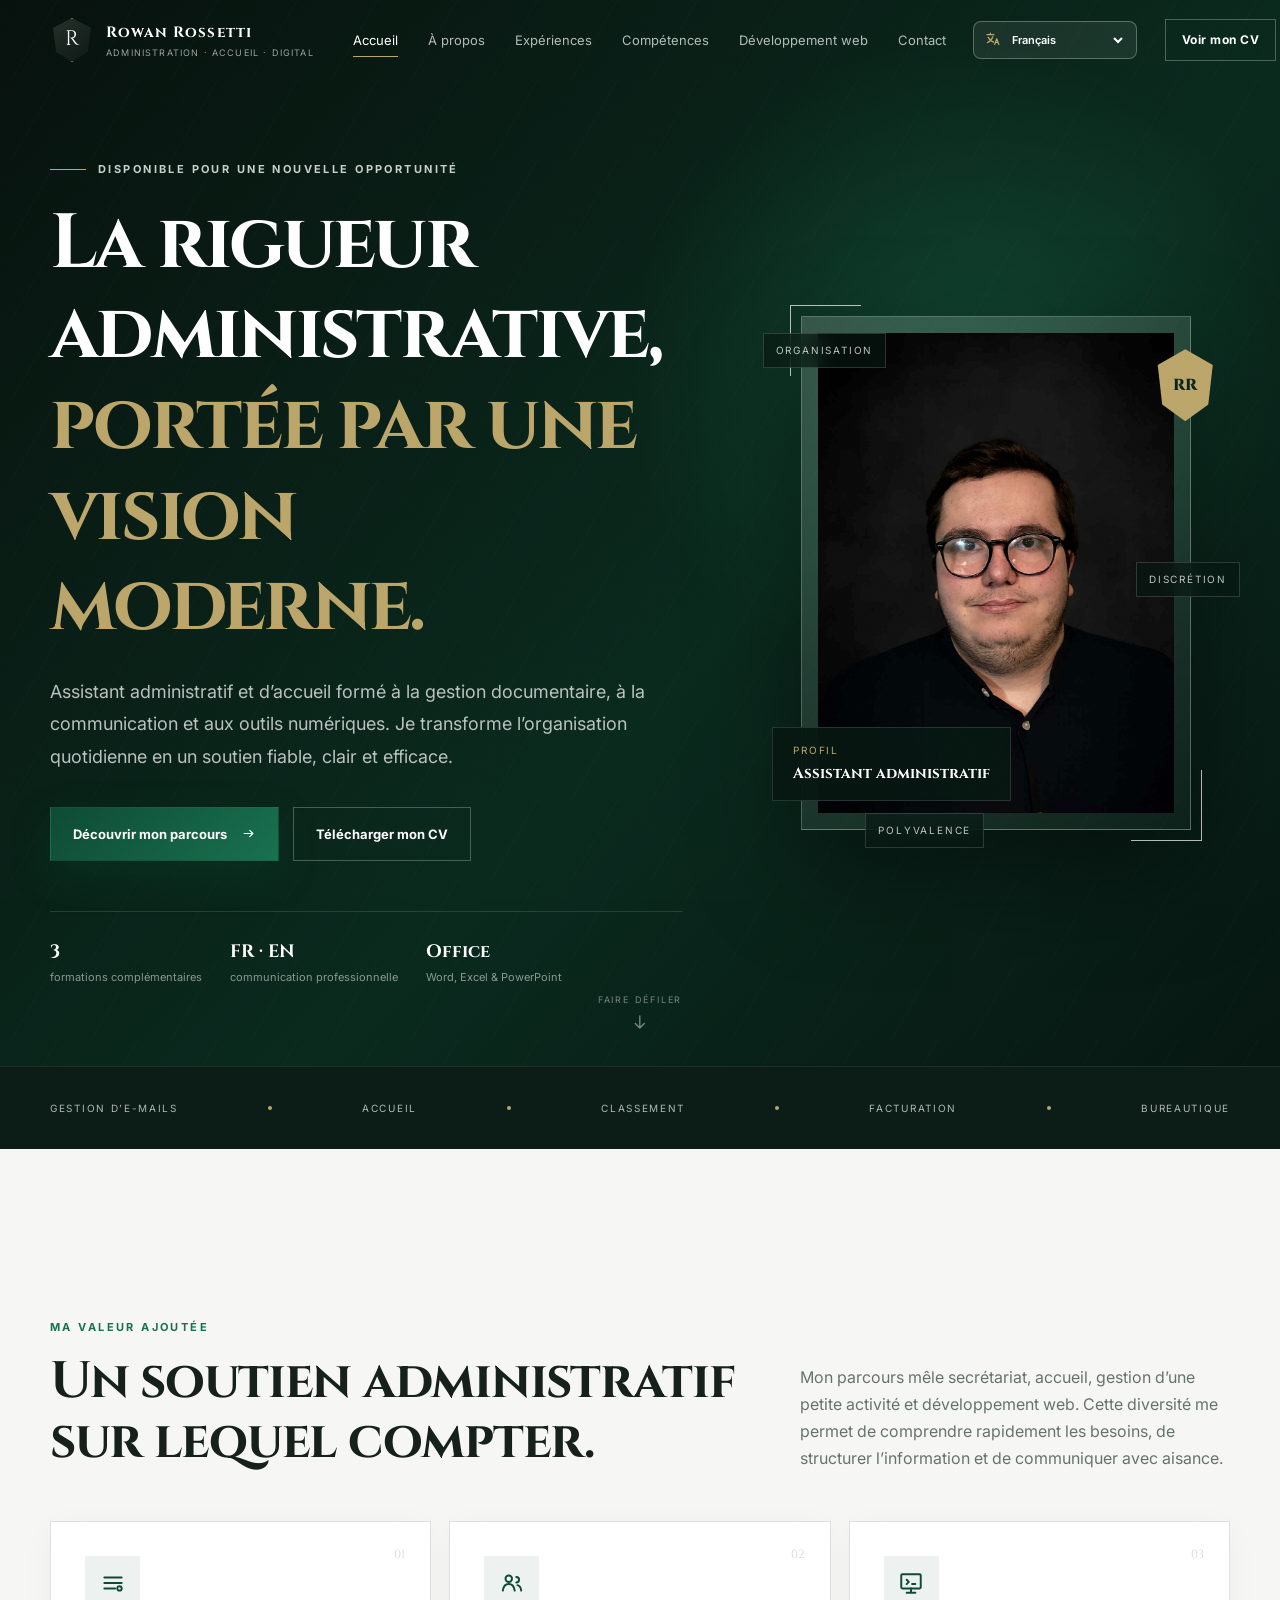
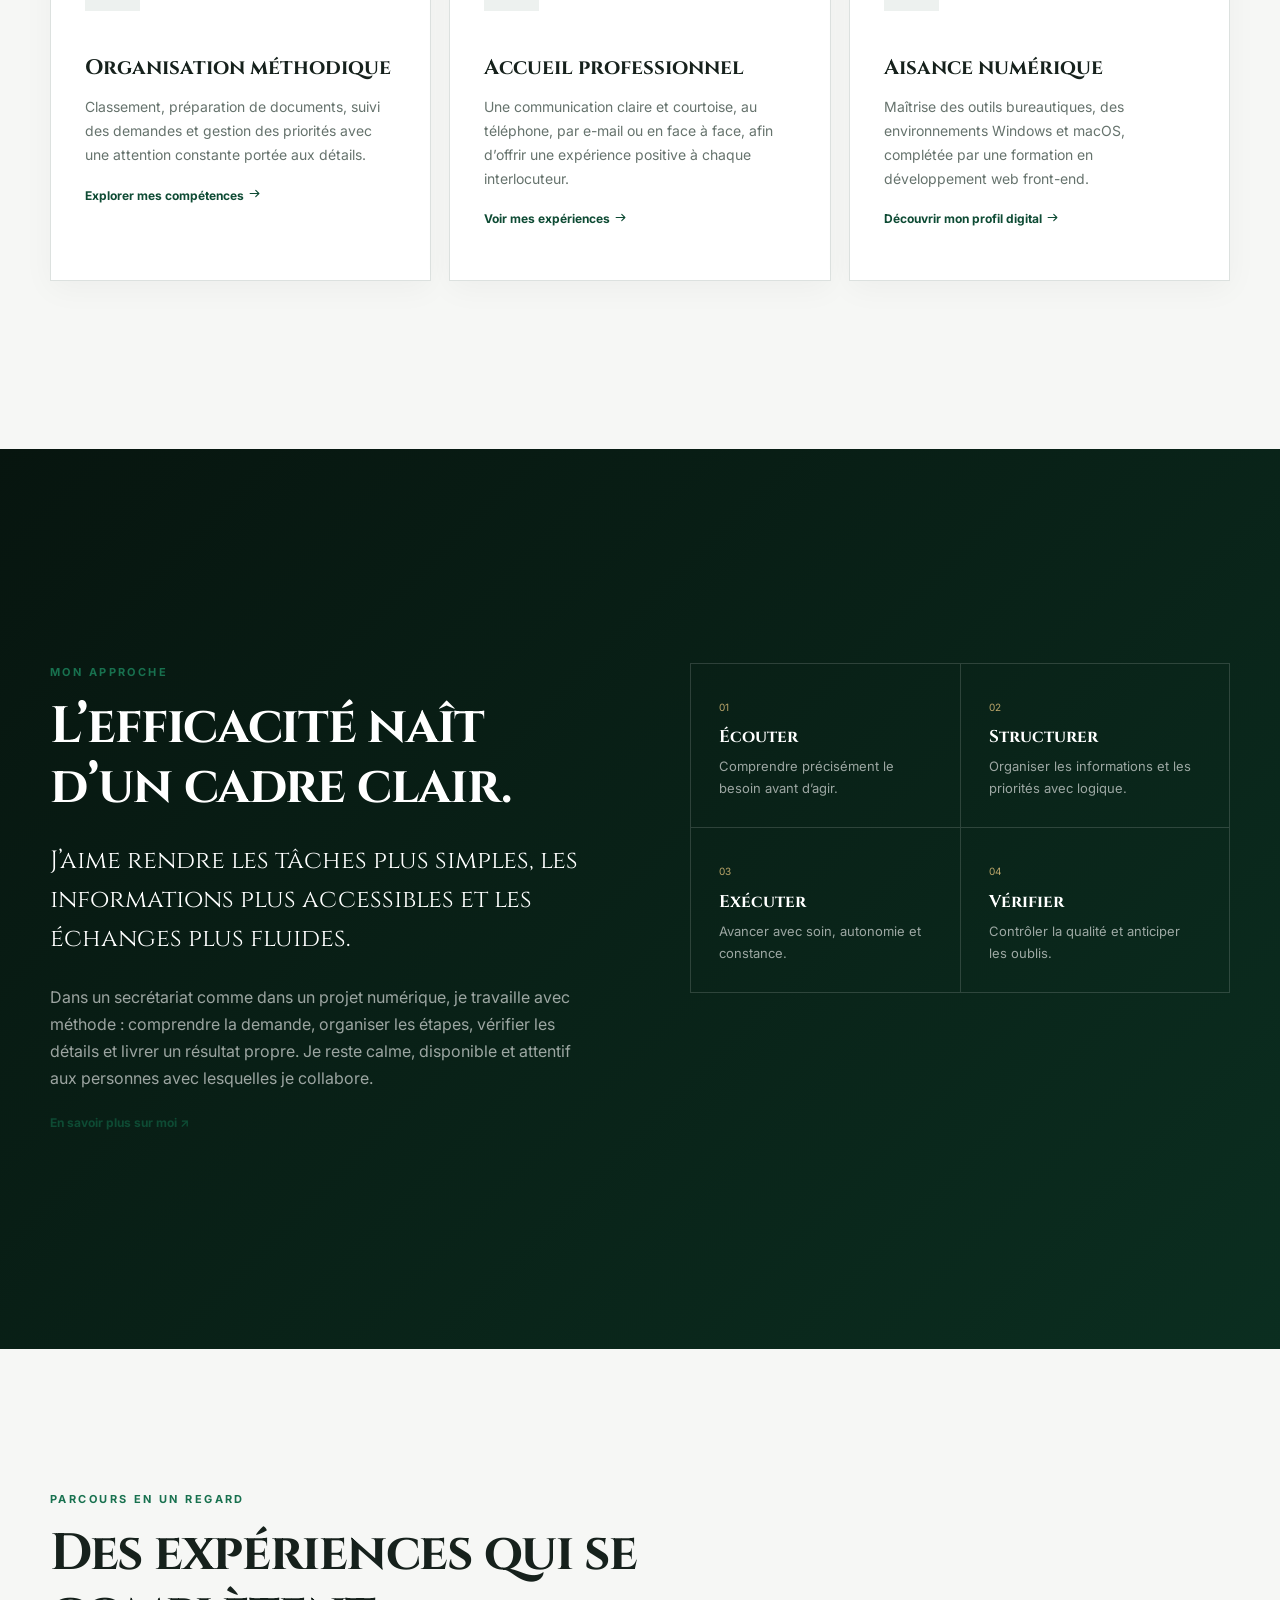
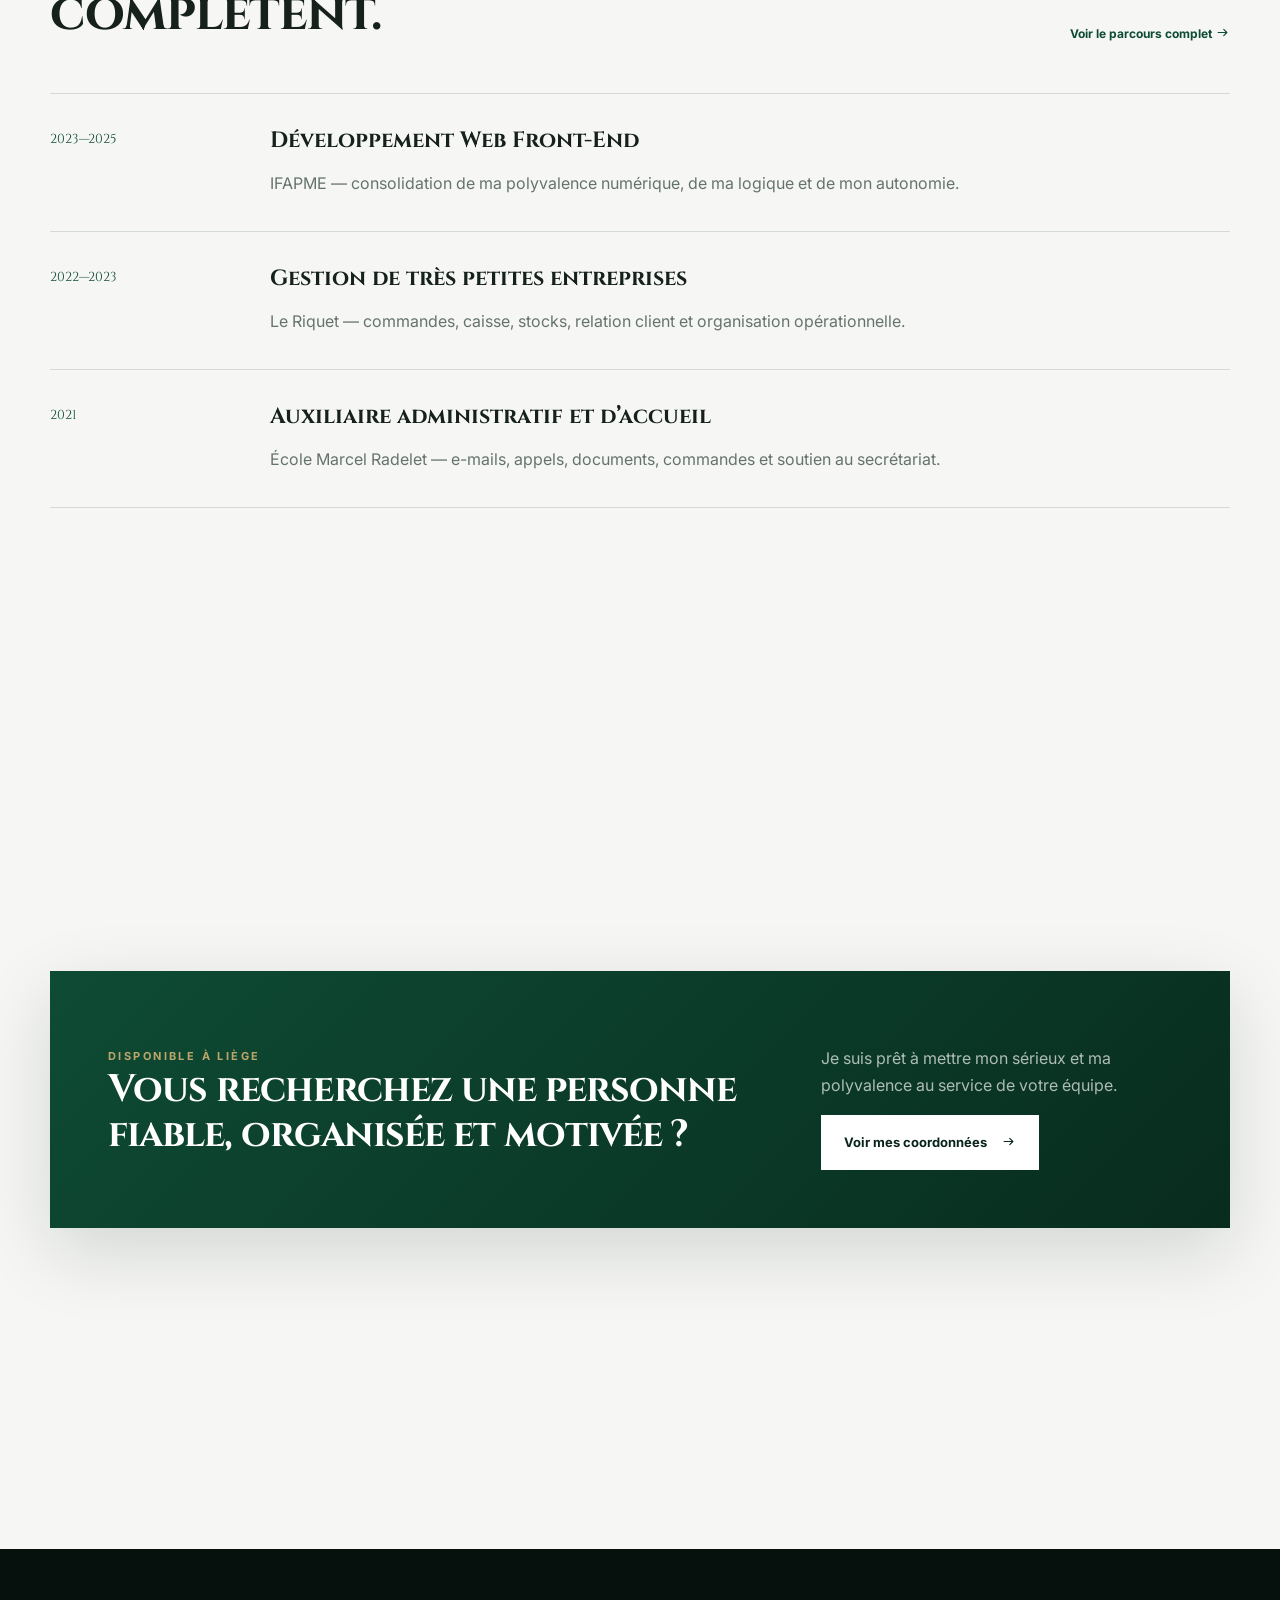
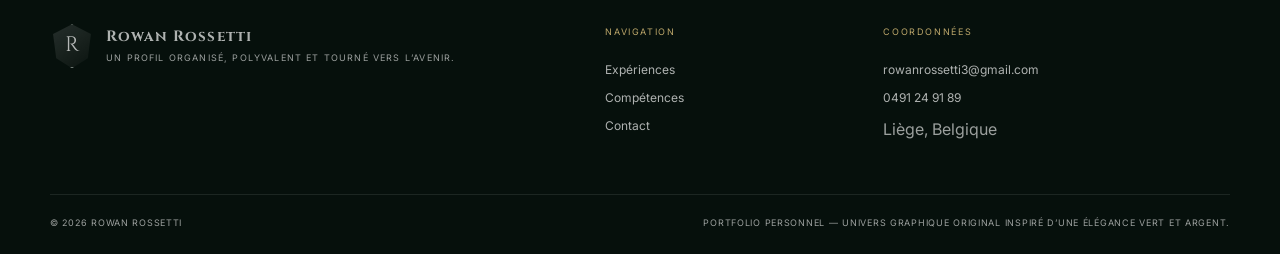
==== commit 1de71f98: "Update" ====
--- a/index.html
+++ b/index.html
@@ -14,17 +14,17 @@
 <a class="brand" href="./index.html" aria-label="Accueil Rowan Rossetti"><span class="brand-mark">R</span><span><strong>Rowan Rossetti</strong><small>Administration · Accueil · Digital</small></span></a>
 <button class="menu-toggle" aria-expanded="false" aria-controls="main-nav"><span></span><span></span><span></span><span class="sr-only">Ouvrir le menu</span></button>
 <nav id="main-nav" class="main-nav" aria-label="Navigation principale"><ul><li><a class="active" href="./index.html">Accueil</a></li><li><a class="" href="./pages/about_me.html">À propos</a></li><li><a class="" href="./pages/experience.html">Expériences</a></li><li><a class="" href="./pages/skills.html">Compétences</a></li><li><a class="" href="./pages/developpement.html">Développement web</a></li><li><a class="" href="./pages/contact.html">Contact</a></li></ul>
-<div class="translate-control" aria-label="Choisir la langue du site"><span class="translate-icon" aria-hidden="true">文</span><select id="language-select" class="language-select" aria-label="Langue du site"><option value="fr">Français</option></select><span class="translate-status" aria-live="polite"></span></div>
+<div class="translate-control" aria-label="Choisir la langue du site"><span class="translate-icon" aria-hidden="true"><svg class="html-icon" viewBox="0 0 24 24" aria-hidden="true"><path d="M4 5h10M9 3v2m-3 4c1.5 3.2 4.2 5.5 7.5 6.8M12.5 8c-1.1 3.5-3.7 6.5-7.5 8.5M15 19l3-8 3 8m-5-3h4"/></svg></span><select id="language-select" class="language-select" aria-label="Langue du site"><option value="fr">Français</option></select><span class="translate-status" aria-live="polite"></span></div>
 </nav>
 <a class="header-cta" href="./assets/files/CV Rowan Rossetti.pdf" target="_blank" rel="noopener">Voir mon CV</a>
 </div></header>
 <main>
-<section class="hero hero-home"><div class="container hero-layout"><div class="hero-copy reveal"><div class="eyebrow"><span></span>Disponible pour une nouvelle opportunité</div><h1>La rigueur administrative,<br><em>portée par une vision moderne.</em></h1><p class="lead">Assistant administratif et d’accueil formé à la gestion documentaire, à la communication et aux outils numériques. Je transforme l’organisation quotidienne en un soutien fiable, clair et efficace.</p><div class="hero-actions"><a class="btn btn-primary" href="./pages/experience.html">Découvrir mon parcours <span>→</span></a><a class="btn btn-ghost" href="./assets/files/CV Rowan Rossetti.pdf" target="_blank">Télécharger mon CV</a></div><div class="hero-proof"><div><strong>3</strong><span>formations complémentaires</span></div><div><strong>FR · EN</strong><span>communication professionnelle</span></div><div><strong>Office</strong><span>Word, Excel & PowerPoint</span></div></div></div><div class="hero-art reveal"><div class="portrait-frame"><div class="crest">RR</div><img src="./assets/images/17B2939B-4636-4F7A-8CCD-D02070F71E06.png" alt="Portrait de Rowan Rossetti"><div class="portrait-caption"><span>Profil</span><strong>Assistant administratif</strong></div></div><div class="orbit-card orbit-one">Organisation</div><div class="orbit-card orbit-two">Discrétion</div><div class="orbit-card orbit-three">Polyvalence</div></div></div><div class="scroll-hint">Faire défiler <span>↓</span></div></section>
+<section class="hero hero-home"><div class="container hero-layout"><div class="hero-copy reveal"><div class="eyebrow"><span></span>Disponible pour une nouvelle opportunité</div><h1>La rigueur administrative,<br><em>portée par une vision moderne.</em></h1><p class="lead">Assistant administratif et d’accueil formé à la gestion documentaire, à la communication et aux outils numériques. Je transforme l’organisation quotidienne en un soutien fiable, clair et efficace.</p><div class="hero-actions"><a class="btn btn-primary" href="./pages/experience.html">Découvrir mon parcours <span><svg class="inline-icon" viewBox="0 0 24 24" aria-hidden="true"><path d="M5 12h14m-5-5 5 5-5 5"/></svg></span></a><a class="btn btn-ghost" href="./assets/files/CV Rowan Rossetti.pdf" target="_blank">Télécharger mon CV</a></div><div class="hero-proof"><div><strong>3</strong><span>formations complémentaires</span></div><div><strong>FR · EN</strong><span>communication professionnelle</span></div><div><strong>Office</strong><span>Word, Excel & PowerPoint</span></div></div></div><div class="hero-art reveal"><div class="portrait-frame"><div class="crest">RR</div><img src="./assets/images/17B2939B-4636-4F7A-8CCD-D02070F71E06.png" alt="Portrait de Rowan Rossetti"><div class="portrait-caption"><span>Profil</span><strong>Assistant administratif</strong></div></div><div class="orbit-card orbit-one">Organisation</div><div class="orbit-card orbit-two">Discrétion</div><div class="orbit-card orbit-three">Polyvalence</div></div></div><div class="scroll-hint">Faire défiler <span><svg class="inline-icon" viewBox="0 0 24 24" aria-hidden="true"><path d="M12 4v16m-6-6 6 6 6-6"/></svg></span></div></section>
 <section class="trust-strip"><div class="container"><span>Gestion d’e-mails</span><i></i><span>Accueil</span><i></i><span>Classement</span><i></i><span>Facturation</span><i></i><span>Bureautique</span></div></section>
-<section class="section"><div class="container"><div class="section-head reveal"><div><span class="kicker">Ma valeur ajoutée</span><h2>Un soutien administratif sur lequel compter.</h2></div><p>Mon parcours mêle secrétariat, accueil, gestion d’une petite activité et développement web. Cette diversité me permet de comprendre rapidement les besoins, de structurer l’information et de communiquer avec aisance.</p></div><div class="feature-grid"><article class="feature-card reveal"><span class="number">01</span><div class="icon-box">⌁</div><h3>Organisation méthodique</h3><p>Classement, préparation de documents, suivi des demandes et gestion des priorités avec une attention constante portée aux détails.</p><a href="./pages/skills.html">Explorer mes compétences →</a></article><article class="feature-card reveal"><span class="number">02</span><div class="icon-box">◇</div><h3>Accueil professionnel</h3><p>Une communication claire et courtoise, au téléphone, par e-mail ou en face à face, afin d’offrir une expérience positive à chaque interlocuteur.</p><a href="./pages/experience.html">Voir mes expériences →</a></article><article class="feature-card reveal"><span class="number">03</span><div class="icon-box">⌘</div><h3>Aisance numérique</h3><p>Maîtrise des outils bureautiques, des environnements Windows et macOS, complétée par une formation en développement web front-end.</p><a href="./pages/developpement.html">Découvrir mon profil digital →</a></article></div></div></section>
+<section class="section"><div class="container"><div class="section-head reveal"><div><span class="kicker">Ma valeur ajoutée</span><h2>Un soutien administratif sur lequel compter.</h2></div><p>Mon parcours mêle secrétariat, accueil, gestion d’une petite activité et développement web. Cette diversité me permet de comprendre rapidement les besoins, de structurer l’information et de communiquer avec aisance.</p></div><div class="feature-grid"><article class="feature-card reveal"><span class="number">01</span><div class="icon-box"><svg class="html-icon" viewBox="0 0 24 24" aria-hidden="true"><path d="M4 7h16M4 12h16M4 17h10"/><circle cx="18" cy="17" r="2"/></svg></div><h3>Organisation méthodique</h3><p>Classement, préparation de documents, suivi des demandes et gestion des priorités avec une attention constante portée aux détails.</p><a href="./pages/skills.html">Explorer mes compétences <svg class="inline-icon" viewBox="0 0 24 24" aria-hidden="true"><path d="M5 12h14m-5-5 5 5-5 5"/></svg></a></article><article class="feature-card reveal"><span class="number">02</span><div class="icon-box"><svg class="html-icon" viewBox="0 0 24 24" aria-hidden="true"><circle cx="9" cy="8" r="3"/><path d="M3.5 19c.6-4 2.4-6 5.5-6s4.9 2 5.5 6M16 6.5a2.5 2.5 0 0 1 0 5M17 14c2 .5 3.2 2.2 3.5 5"/></svg></div><h3>Accueil professionnel</h3><p>Une communication claire et courtoise, au téléphone, par e-mail ou en face à face, afin d’offrir une expérience positive à chaque interlocuteur.</p><a href="./pages/experience.html">Voir mes expériences <svg class="inline-icon" viewBox="0 0 24 24" aria-hidden="true"><path d="M5 12h14m-5-5 5 5-5 5"/></svg></a></article><article class="feature-card reveal"><span class="number">03</span><div class="icon-box"><svg class="html-icon" viewBox="0 0 24 24" aria-hidden="true"><rect x="3" y="4" width="18" height="13" rx="1"/><path d="M8 21h8m-4-4v4M8 9l2 2-2 2m5 0h3"/></svg></div><h3>Aisance numérique</h3><p>Maîtrise des outils bureautiques, des environnements Windows et macOS, complétée par une formation en développement web front-end.</p><a href="./pages/developpement.html">Découvrir mon profil digital <svg class="inline-icon" viewBox="0 0 24 24" aria-hidden="true"><path d="M5 12h14m-5-5 5 5-5 5"/></svg></a></article></div></div></section>
 <section class="section dark-panel"><div class="container split-section"><div class="reveal"><span class="kicker">Mon approche</span><h2>L’efficacité naît d’un cadre clair.</h2><p class="large-text">J’aime rendre les tâches plus simples, les informations plus accessibles et les échanges plus fluides.</p><p>Dans un secrétariat comme dans un projet numérique, je travaille avec méthode : comprendre la demande, organiser les étapes, vérifier les détails et livrer un résultat propre. Je reste calme, disponible et attentif aux personnes avec lesquelles je collabore.</p><a class="text-link" href="./pages/about_me.html">En savoir plus sur moi <span>↗</span></a></div><div class="principles reveal"><div><span>01</span><h3>Écouter</h3><p>Comprendre précisément le besoin avant d’agir.</p></div><div><span>02</span><h3>Structurer</h3><p>Organiser les informations et les priorités avec logique.</p></div><div><span>03</span><h3>Exécuter</h3><p>Avancer avec soin, autonomie et constance.</p></div><div><span>04</span><h3>Vérifier</h3><p>Contrôler la qualité et anticiper les oublis.</p></div></div></div></section>
-<section class="section"><div class="container"><div class="section-head reveal"><div><span class="kicker">Parcours en un regard</span><h2>Des expériences qui se complètent.</h2></div><a class="text-link" href="./pages/experience.html">Voir le parcours complet <span>→</span></a></div><div class="timeline-preview"><article class="reveal"><span class="year">2023—2025</span><div><h3>Développement Web Front-End</h3><p>IFAPME — consolidation de ma polyvalence numérique, de ma logique et de mon autonomie.</p></div></article><article class="reveal"><span class="year">2022—2023</span><div><h3>Gestion de très petites entreprises</h3><p>Le Riquet — commandes, caisse, stocks, relation client et organisation opérationnelle.</p></div></article><article class="reveal"><span class="year">2021</span><div><h3>Auxiliaire administratif et d’accueil</h3><p>École Marcel Radelet — e-mails, appels, documents, commandes et soutien au secrétariat.</p></div></article></div></div></section>
-<section class="cta-section"><div class="container cta-card reveal"><div><span class="kicker">Disponible à Liège</span><h2>Vous recherchez une personne fiable, organisée et motivée ?</h2></div><div><p>Je suis prêt à mettre mon sérieux et ma polyvalence au service de votre équipe.</p><a class="btn btn-light" href="./pages/contact.html">Voir mes coordonnées <span>→</span></a></div></div></section></main>
+<section class="section"><div class="container"><div class="section-head reveal"><div><span class="kicker">Parcours en un regard</span><h2>Des expériences qui se complètent.</h2></div><a class="text-link" href="./pages/experience.html">Voir le parcours complet <span><svg class="inline-icon" viewBox="0 0 24 24" aria-hidden="true"><path d="M5 12h14m-5-5 5 5-5 5"/></svg></span></a></div><div class="timeline-preview"><article class="reveal"><span class="year">2023—2025</span><div><h3>Développement Web Front-End</h3><p>IFAPME — consolidation de ma polyvalence numérique, de ma logique et de mon autonomie.</p></div></article><article class="reveal"><span class="year">2022—2023</span><div><h3>Gestion de très petites entreprises</h3><p>Le Riquet — commandes, caisse, stocks, relation client et organisation opérationnelle.</p></div></article><article class="reveal"><span class="year">2021</span><div><h3>Auxiliaire administratif et d’accueil</h3><p>École Marcel Radelet — e-mails, appels, documents, commandes et soutien au secrétariat.</p></div></article></div></div></section>
+<section class="cta-section"><div class="container cta-card reveal"><div><span class="kicker">Disponible à Liège</span><h2>Vous recherchez une personne fiable, organisée et motivée ?</h2></div><div><p>Je suis prêt à mettre mon sérieux et ma polyvalence au service de votre équipe.</p><a class="btn btn-light" href="./pages/contact.html">Voir mes coordonnées <span><svg class="inline-icon" viewBox="0 0 24 24" aria-hidden="true"><path d="M5 12h14m-5-5 5 5-5 5"/></svg></span></a></div></div></section></main>
 <footer class="site-footer"><div class="container footer-grid"><div><a class="brand footer-brand" href="./index.html"><span class="brand-mark">R</span><span><strong>Rowan Rossetti</strong><small>Un profil organisé, polyvalent et tourné vers l’avenir.</small></span></a></div><div><span class="footer-label">Navigation</span><a href="./pages/experience.html">Expériences</a><a href="./pages/skills.html">Compétences</a><a href="./pages/contact.html">Contact</a></div><div><span class="footer-label">Coordonnées</span><a href="mailto:rowanrossetti3@gmail.com">rowanrossetti3@gmail.com</a><a href="tel:+32491249189">0491 24 91 89</a><span>Liège, Belgique</span></div></div><div class="container footer-bottom"><span>© <span id="year"></span> Rowan Rossetti</span><span>Portfolio personnel — univers graphique original inspiré d’une élégance vert et argent.</span></div></footer>
 <script src="./javascript/script.js"></script>
 
--- a/css/style.css
+++ b/css/style.css
@@ -55,3 +55,8 @@
   .main-nav .translate-icon{display:block}
   .main-nav .language-select{font-size:12px}
 }
+
+
+/* Mise à jour 2026-09-29 : sections centrées verticalement + icônes HTML/SVG */
+.html-icon,.inline-icon{width:1em;height:1em;display:inline-block;fill:none;stroke:currentColor;stroke-width:1.8;stroke-linecap:round;stroke-linejoin:round;vertical-align:-.14em}.icon-box .html-icon,.contact-icon .html-icon{width:26px;height:26px}.translate-icon .html-icon{width:17px;height:17px}.btn .inline-icon,.text-link .inline-icon,.feature-card a .inline-icon,.contact-card b .inline-icon{width:15px;height:15px}.todo strong .html-icon{width:90px;height:90px;stroke-width:1;color:rgba(255,255,255,.12)}
+@media(min-width:821px){.section{min-height:100vh;display:flex;align-items:center}.section>.container{width:min(1180px,calc(100% - 40px))}.page-hero{min-height:100vh;display:flex;align-items:center;padding:120px 0 70px}.cta-section{min-height:100vh;display:flex;align-items:center;padding:80px 0}.cta-section>.container{width:min(1180px,calc(100% - 40px))}}
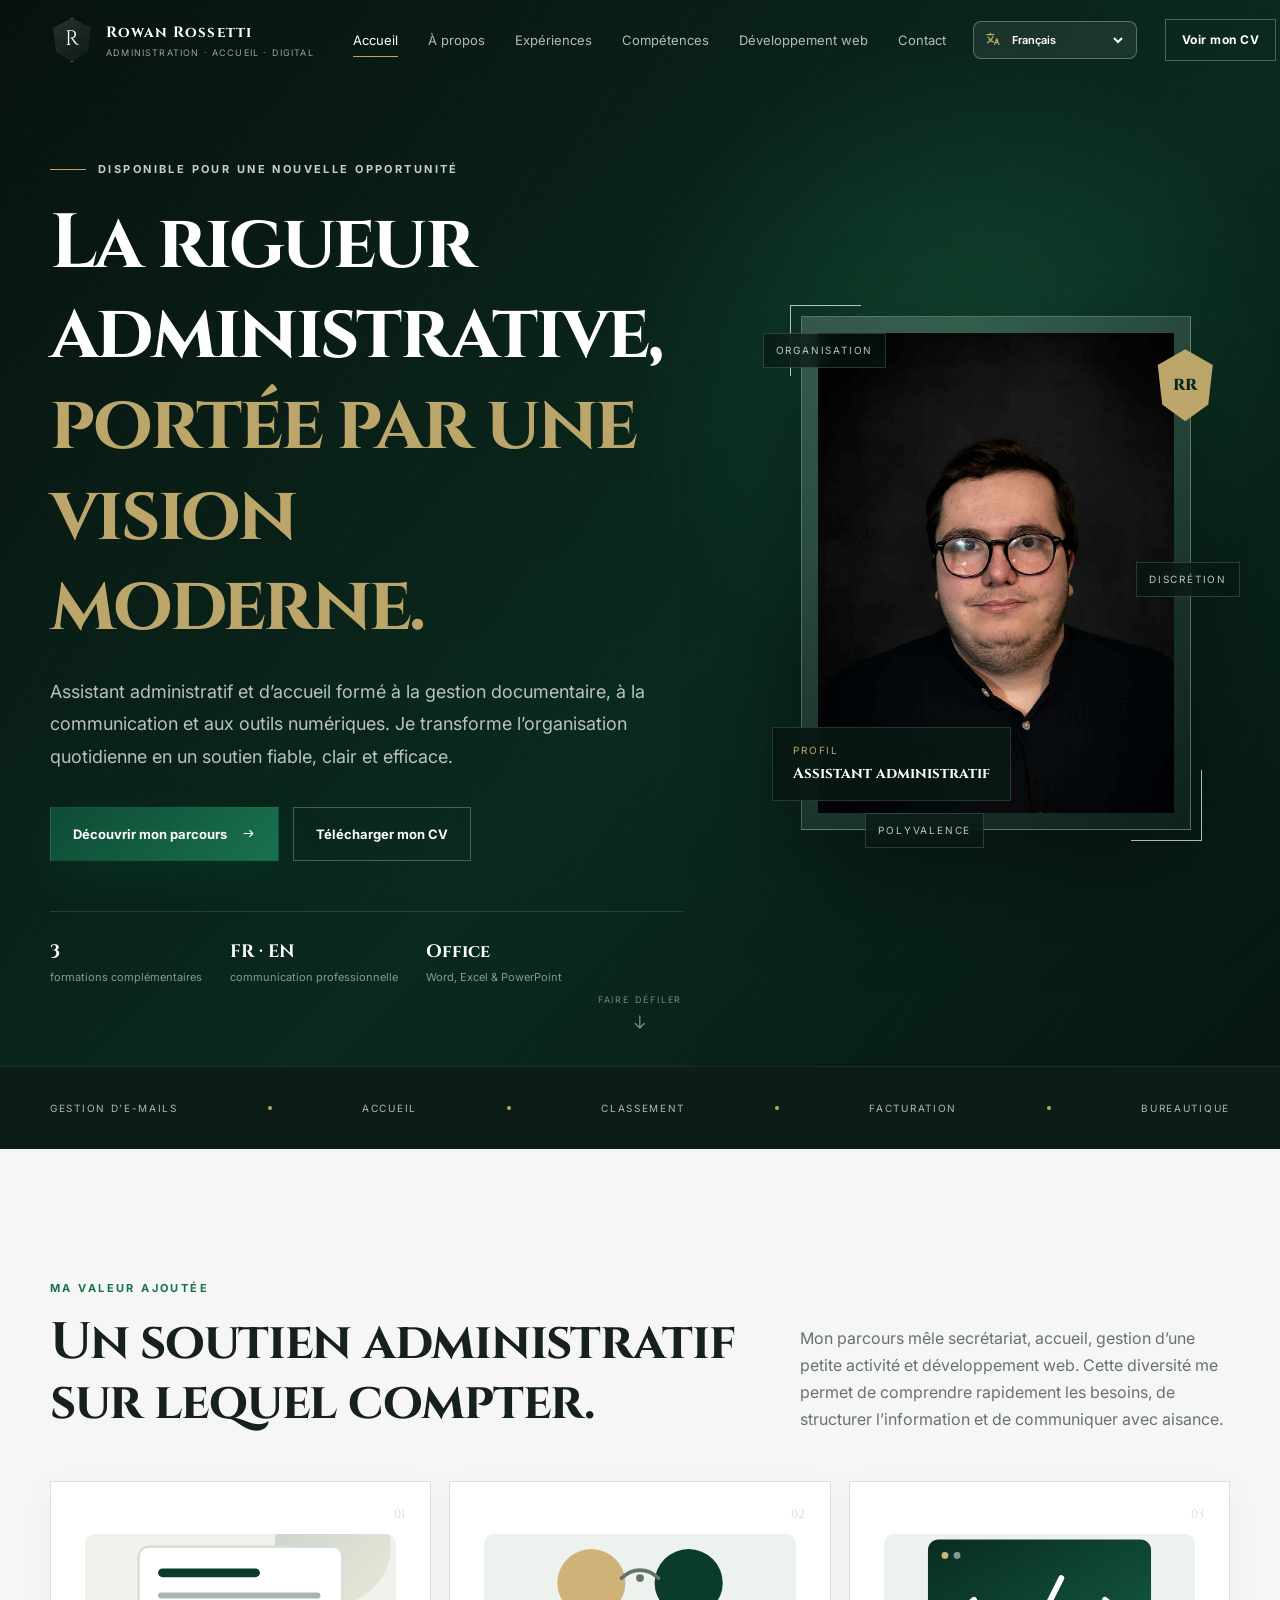
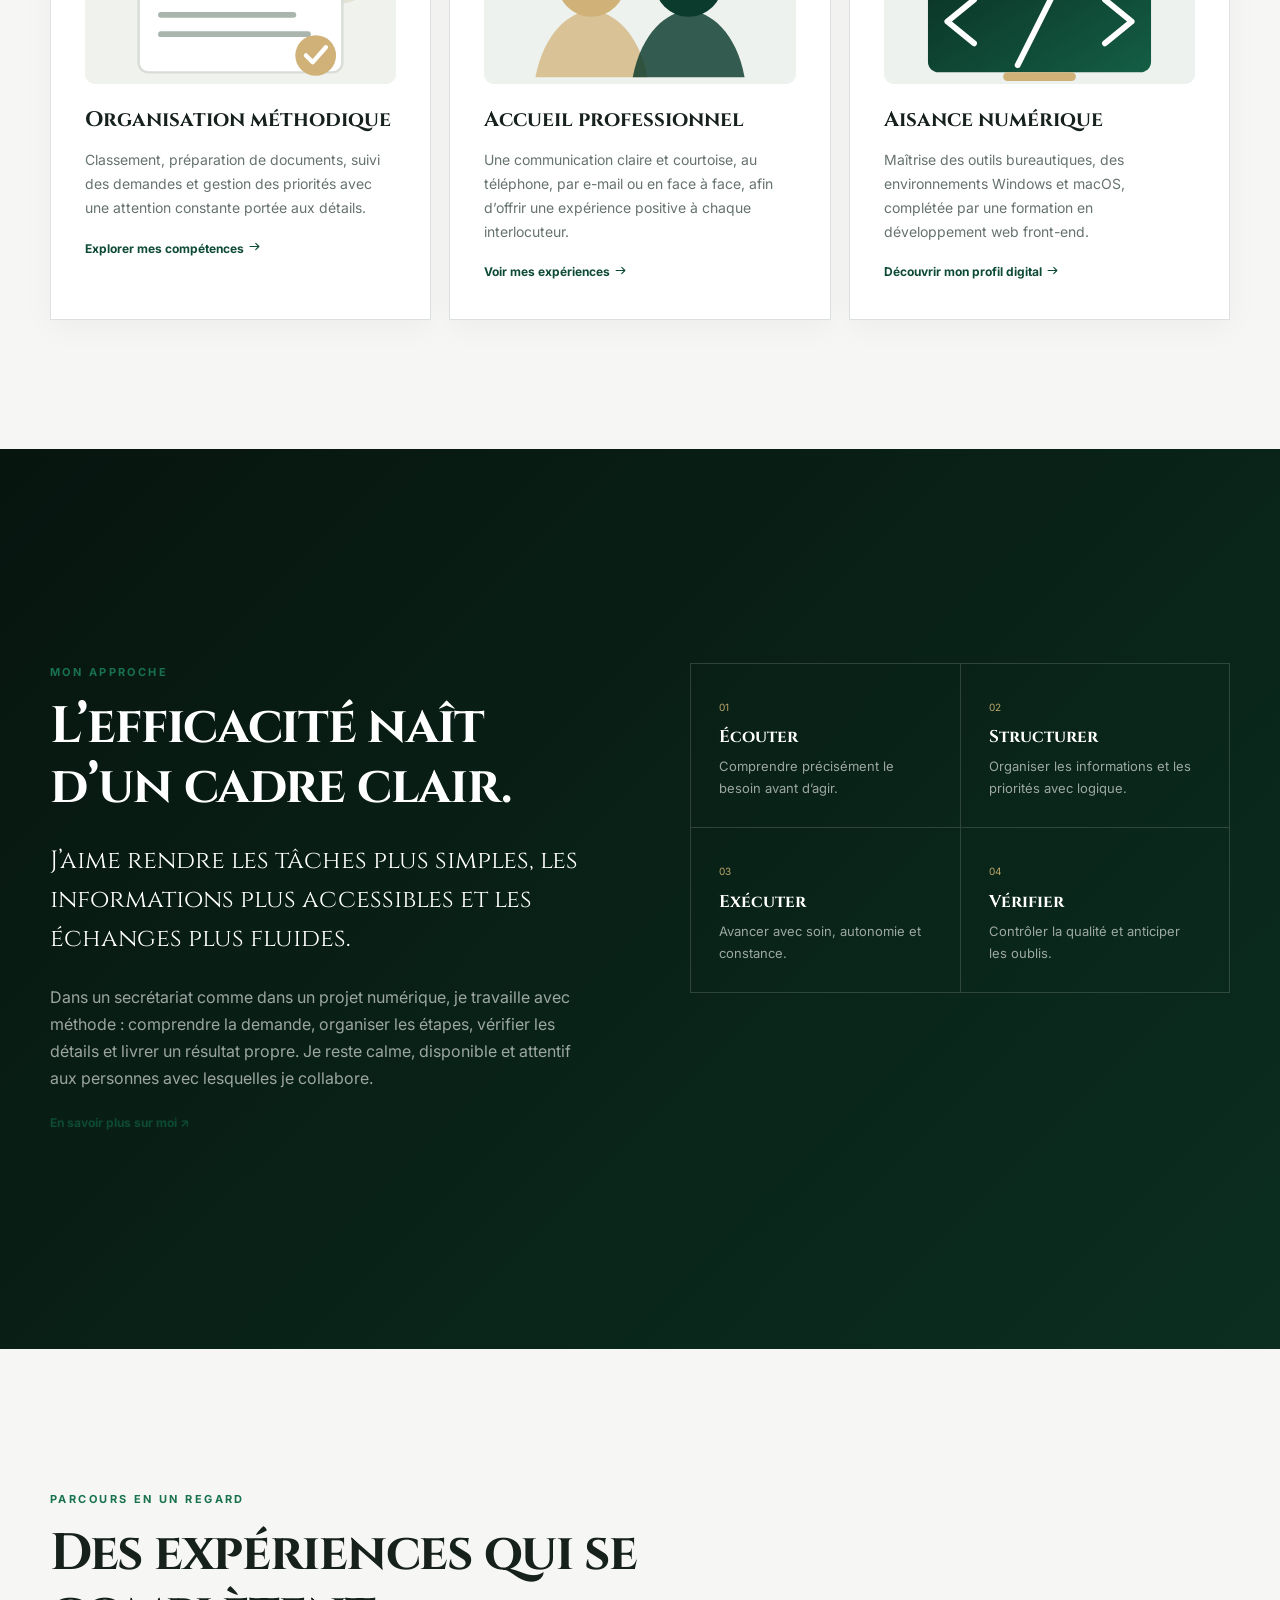
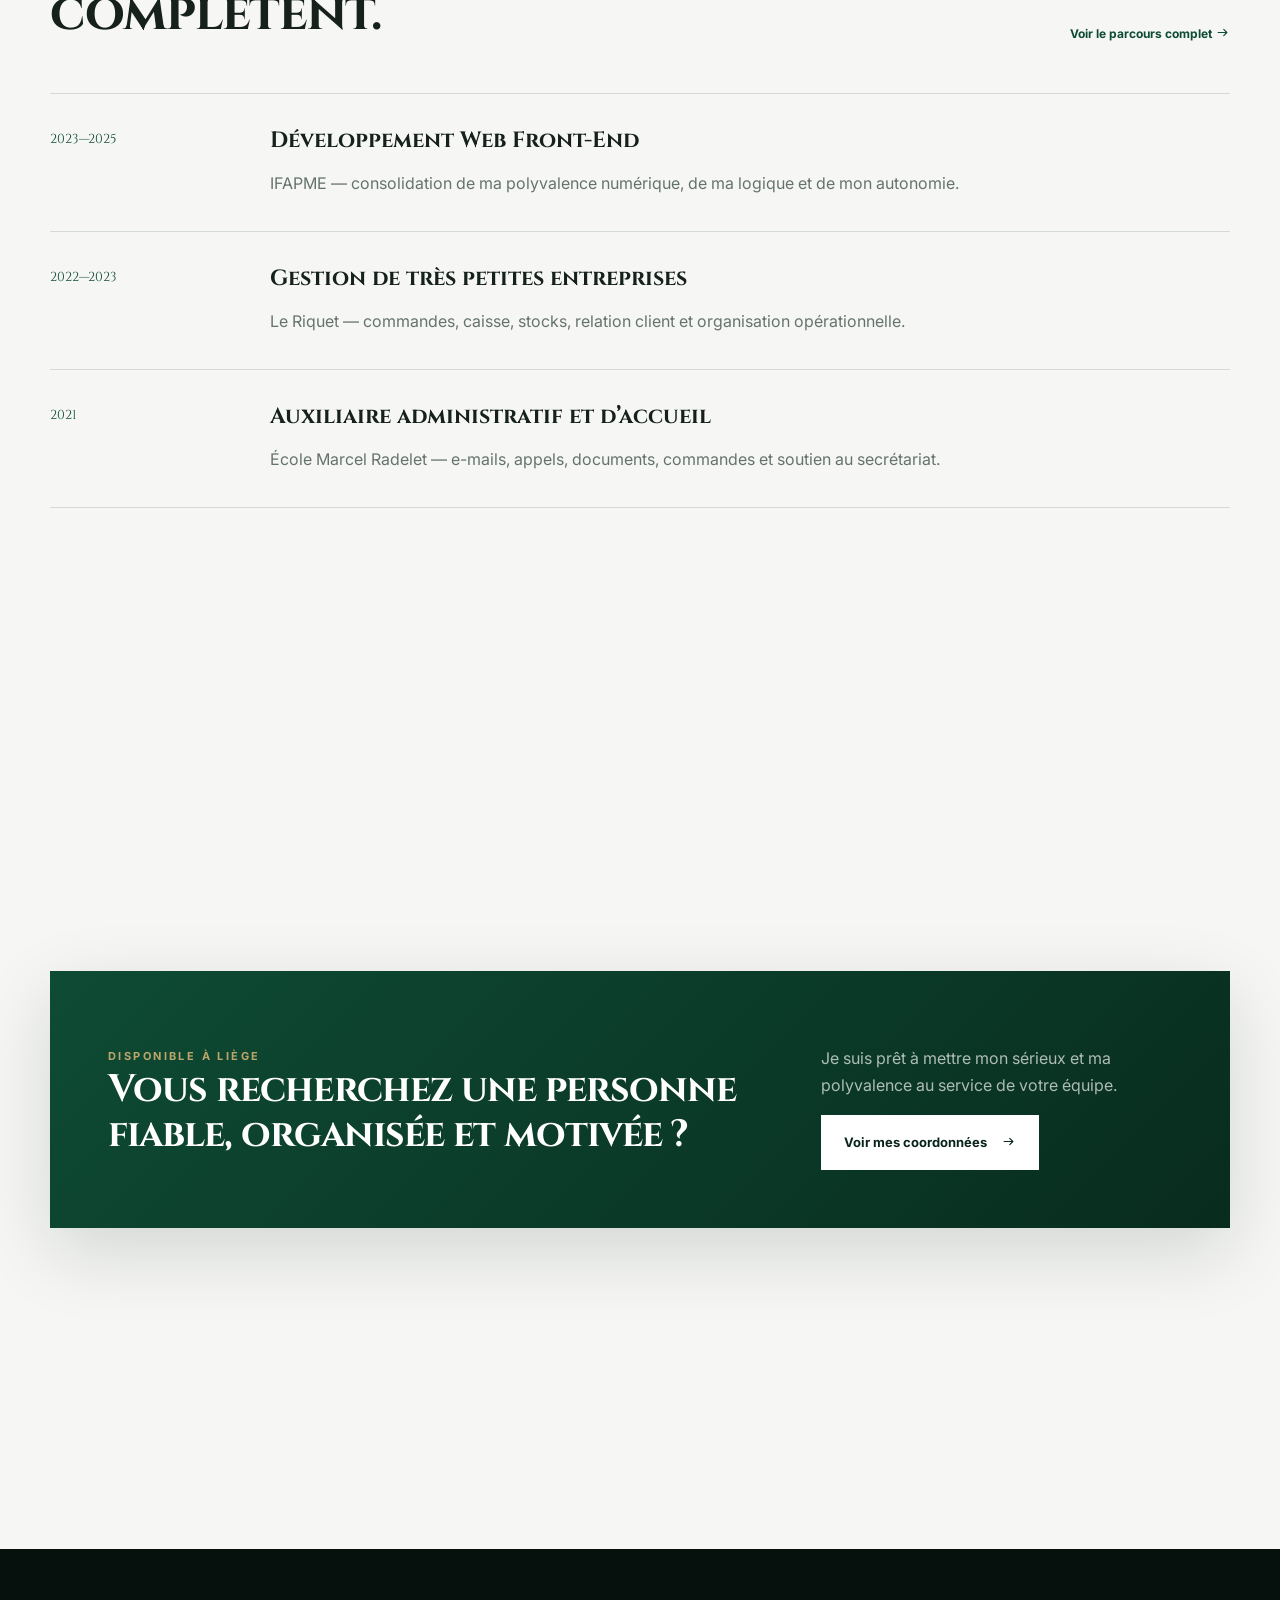
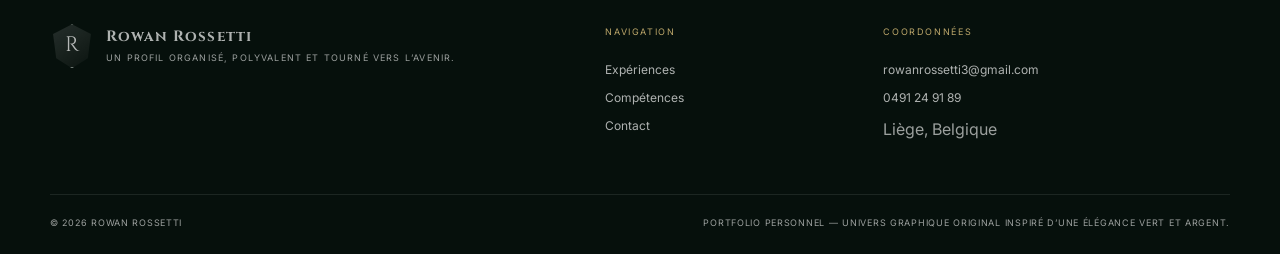
==== commit 3ff65f68: "Update" ====
--- a/index.html
+++ b/index.html
@@ -21,7 +21,7 @@
 <main>
 <section class="hero hero-home"><div class="container hero-layout"><div class="hero-copy reveal"><div class="eyebrow"><span></span>Disponible pour une nouvelle opportunité</div><h1>La rigueur administrative,<br><em>portée par une vision moderne.</em></h1><p class="lead">Assistant administratif et d’accueil formé à la gestion documentaire, à la communication et aux outils numériques. Je transforme l’organisation quotidienne en un soutien fiable, clair et efficace.</p><div class="hero-actions"><a class="btn btn-primary" href="./pages/experience.html">Découvrir mon parcours <span><svg class="inline-icon" viewBox="0 0 24 24" aria-hidden="true"><path d="M5 12h14m-5-5 5 5-5 5"/></svg></span></a><a class="btn btn-ghost" href="./assets/files/CV Rowan Rossetti.pdf" target="_blank">Télécharger mon CV</a></div><div class="hero-proof"><div><strong>3</strong><span>formations complémentaires</span></div><div><strong>FR · EN</strong><span>communication professionnelle</span></div><div><strong>Office</strong><span>Word, Excel & PowerPoint</span></div></div></div><div class="hero-art reveal"><div class="portrait-frame"><div class="crest">RR</div><img src="./assets/images/17B2939B-4636-4F7A-8CCD-D02070F71E06.png" alt="Portrait de Rowan Rossetti"><div class="portrait-caption"><span>Profil</span><strong>Assistant administratif</strong></div></div><div class="orbit-card orbit-one">Organisation</div><div class="orbit-card orbit-two">Discrétion</div><div class="orbit-card orbit-three">Polyvalence</div></div></div><div class="scroll-hint">Faire défiler <span><svg class="inline-icon" viewBox="0 0 24 24" aria-hidden="true"><path d="M12 4v16m-6-6 6 6 6-6"/></svg></span></div></section>
 <section class="trust-strip"><div class="container"><span>Gestion d’e-mails</span><i></i><span>Accueil</span><i></i><span>Classement</span><i></i><span>Facturation</span><i></i><span>Bureautique</span></div></section>
-<section class="section"><div class="container"><div class="section-head reveal"><div><span class="kicker">Ma valeur ajoutée</span><h2>Un soutien administratif sur lequel compter.</h2></div><p>Mon parcours mêle secrétariat, accueil, gestion d’une petite activité et développement web. Cette diversité me permet de comprendre rapidement les besoins, de structurer l’information et de communiquer avec aisance.</p></div><div class="feature-grid"><article class="feature-card reveal"><span class="number">01</span><div class="icon-box"><svg class="html-icon" viewBox="0 0 24 24" aria-hidden="true"><path d="M4 7h16M4 12h16M4 17h10"/><circle cx="18" cy="17" r="2"/></svg></div><h3>Organisation méthodique</h3><p>Classement, préparation de documents, suivi des demandes et gestion des priorités avec une attention constante portée aux détails.</p><a href="./pages/skills.html">Explorer mes compétences <svg class="inline-icon" viewBox="0 0 24 24" aria-hidden="true"><path d="M5 12h14m-5-5 5 5-5 5"/></svg></a></article><article class="feature-card reveal"><span class="number">02</span><div class="icon-box"><svg class="html-icon" viewBox="0 0 24 24" aria-hidden="true"><circle cx="9" cy="8" r="3"/><path d="M3.5 19c.6-4 2.4-6 5.5-6s4.9 2 5.5 6M16 6.5a2.5 2.5 0 0 1 0 5M17 14c2 .5 3.2 2.2 3.5 5"/></svg></div><h3>Accueil professionnel</h3><p>Une communication claire et courtoise, au téléphone, par e-mail ou en face à face, afin d’offrir une expérience positive à chaque interlocuteur.</p><a href="./pages/experience.html">Voir mes expériences <svg class="inline-icon" viewBox="0 0 24 24" aria-hidden="true"><path d="M5 12h14m-5-5 5 5-5 5"/></svg></a></article><article class="feature-card reveal"><span class="number">03</span><div class="icon-box"><svg class="html-icon" viewBox="0 0 24 24" aria-hidden="true"><rect x="3" y="4" width="18" height="13" rx="1"/><path d="M8 21h8m-4-4v4M8 9l2 2-2 2m5 0h3"/></svg></div><h3>Aisance numérique</h3><p>Maîtrise des outils bureautiques, des environnements Windows et macOS, complétée par une formation en développement web front-end.</p><a href="./pages/developpement.html">Découvrir mon profil digital <svg class="inline-icon" viewBox="0 0 24 24" aria-hidden="true"><path d="M5 12h14m-5-5 5 5-5 5"/></svg></a></article></div></div></section>
+<section class="section"><div class="container"><div class="section-head reveal"><div><span class="kicker">Ma valeur ajoutée</span><h2>Un soutien administratif sur lequel compter.</h2></div><p>Mon parcours mêle secrétariat, accueil, gestion d’une petite activité et développement web. Cette diversité me permet de comprendre rapidement les besoins, de structurer l’information et de communiquer avec aisance.</p></div><div class="feature-grid"><article class="feature-card reveal"><span class="number">01</span><div class="feature-image"><img src="./assets/images/organisation.svg" alt="Illustration de l’organisation administrative"></div><h3>Organisation méthodique</h3><p>Classement, préparation de documents, suivi des demandes et gestion des priorités avec une attention constante portée aux détails.</p><a href="./pages/skills.html">Explorer mes compétences <svg class="inline-icon" viewBox="0 0 24 24" aria-hidden="true"><path d="M5 12h14m-5-5 5 5-5 5"/></svg></a></article><article class="feature-card reveal"><span class="number">02</span><div class="feature-image"><img src="./assets/images/accueil.svg" alt="Illustration de l’accueil professionnel"></div><h3>Accueil professionnel</h3><p>Une communication claire et courtoise, au téléphone, par e-mail ou en face à face, afin d’offrir une expérience positive à chaque interlocuteur.</p><a href="./pages/experience.html">Voir mes expériences <svg class="inline-icon" viewBox="0 0 24 24" aria-hidden="true"><path d="M5 12h14m-5-5 5 5-5 5"/></svg></a></article><article class="feature-card reveal"><span class="number">03</span><div class="feature-image"><img src="./assets/images/numerique.svg" alt="Illustration des compétences numériques"></div><h3>Aisance numérique</h3><p>Maîtrise des outils bureautiques, des environnements Windows et macOS, complétée par une formation en développement web front-end.</p><a href="./pages/developpement.html">Découvrir mon profil digital <svg class="inline-icon" viewBox="0 0 24 24" aria-hidden="true"><path d="M5 12h14m-5-5 5 5-5 5"/></svg></a></article></div></div></section>
 <section class="section dark-panel"><div class="container split-section"><div class="reveal"><span class="kicker">Mon approche</span><h2>L’efficacité naît d’un cadre clair.</h2><p class="large-text">J’aime rendre les tâches plus simples, les informations plus accessibles et les échanges plus fluides.</p><p>Dans un secrétariat comme dans un projet numérique, je travaille avec méthode : comprendre la demande, organiser les étapes, vérifier les détails et livrer un résultat propre. Je reste calme, disponible et attentif aux personnes avec lesquelles je collabore.</p><a class="text-link" href="./pages/about_me.html">En savoir plus sur moi <span>↗</span></a></div><div class="principles reveal"><div><span>01</span><h3>Écouter</h3><p>Comprendre précisément le besoin avant d’agir.</p></div><div><span>02</span><h3>Structurer</h3><p>Organiser les informations et les priorités avec logique.</p></div><div><span>03</span><h3>Exécuter</h3><p>Avancer avec soin, autonomie et constance.</p></div><div><span>04</span><h3>Vérifier</h3><p>Contrôler la qualité et anticiper les oublis.</p></div></div></div></section>
 <section class="section"><div class="container"><div class="section-head reveal"><div><span class="kicker">Parcours en un regard</span><h2>Des expériences qui se complètent.</h2></div><a class="text-link" href="./pages/experience.html">Voir le parcours complet <span><svg class="inline-icon" viewBox="0 0 24 24" aria-hidden="true"><path d="M5 12h14m-5-5 5 5-5 5"/></svg></span></a></div><div class="timeline-preview"><article class="reveal"><span class="year">2023—2025</span><div><h3>Développement Web Front-End</h3><p>IFAPME — consolidation de ma polyvalence numérique, de ma logique et de mon autonomie.</p></div></article><article class="reveal"><span class="year">2022—2023</span><div><h3>Gestion de très petites entreprises</h3><p>Le Riquet — commandes, caisse, stocks, relation client et organisation opérationnelle.</p></div></article><article class="reveal"><span class="year">2021</span><div><h3>Auxiliaire administratif et d’accueil</h3><p>École Marcel Radelet — e-mails, appels, documents, commandes et soutien au secrétariat.</p></div></article></div></div></section>
 <section class="cta-section"><div class="container cta-card reveal"><div><span class="kicker">Disponible à Liège</span><h2>Vous recherchez une personne fiable, organisée et motivée ?</h2></div><div><p>Je suis prêt à mettre mon sérieux et ma polyvalence au service de votre équipe.</p><a class="btn btn-light" href="./pages/contact.html">Voir mes coordonnées <span><svg class="inline-icon" viewBox="0 0 24 24" aria-hidden="true"><path d="M5 12h14m-5-5 5 5-5 5"/></svg></span></a></div></div></section></main>
--- a/css/style.css
+++ b/css/style.css
@@ -60,3 +60,15 @@
 /* Mise à jour 2026-09-29 : sections centrées verticalement + icônes HTML/SVG */
 .html-icon,.inline-icon{width:1em;height:1em;display:inline-block;fill:none;stroke:currentColor;stroke-width:1.8;stroke-linecap:round;stroke-linejoin:round;vertical-align:-.14em}.icon-box .html-icon,.contact-icon .html-icon{width:26px;height:26px}.translate-icon .html-icon{width:17px;height:17px}.btn .inline-icon,.text-link .inline-icon,.feature-card a .inline-icon,.contact-card b .inline-icon{width:15px;height:15px}.todo strong .html-icon{width:90px;height:90px;stroke-width:1;color:rgba(255,255,255,.12)}
 @media(min-width:821px){.section{min-height:100vh;display:flex;align-items:center}.section>.container{width:min(1180px,calc(100% - 40px))}.page-hero{min-height:100vh;display:flex;align-items:center;padding:120px 0 70px}.cta-section{min-height:100vh;display:flex;align-items:center;padding:80px 0}.cta-section>.container{width:min(1180px,calc(100% - 40px))}}
+
+/* Test visuel : illustrations locales sur les cartes de la page d’accueil */
+.feature-image{height:150px;margin:18px 0 24px;border-radius:10px;overflow:hidden;background:var(--mist)}
+.feature-image img{width:100%;height:100%;display:block;object-fit:cover;transition:transform .45s ease}
+.feature-card:hover .feature-image img{transform:scale(1.035)}
+@media(max-width:560px){.feature-image{height:135px}}
+
+/* Mobile/tablette : bouton burger toujours aligné à l'extrême droite */
+@media (max-width: 820px) {
+  .header-inner { position: relative; }
+  .menu-toggle { display: block; margin-left: auto !important; margin-right: 0 !important; order: 99; flex: 0 0 auto; }
+}
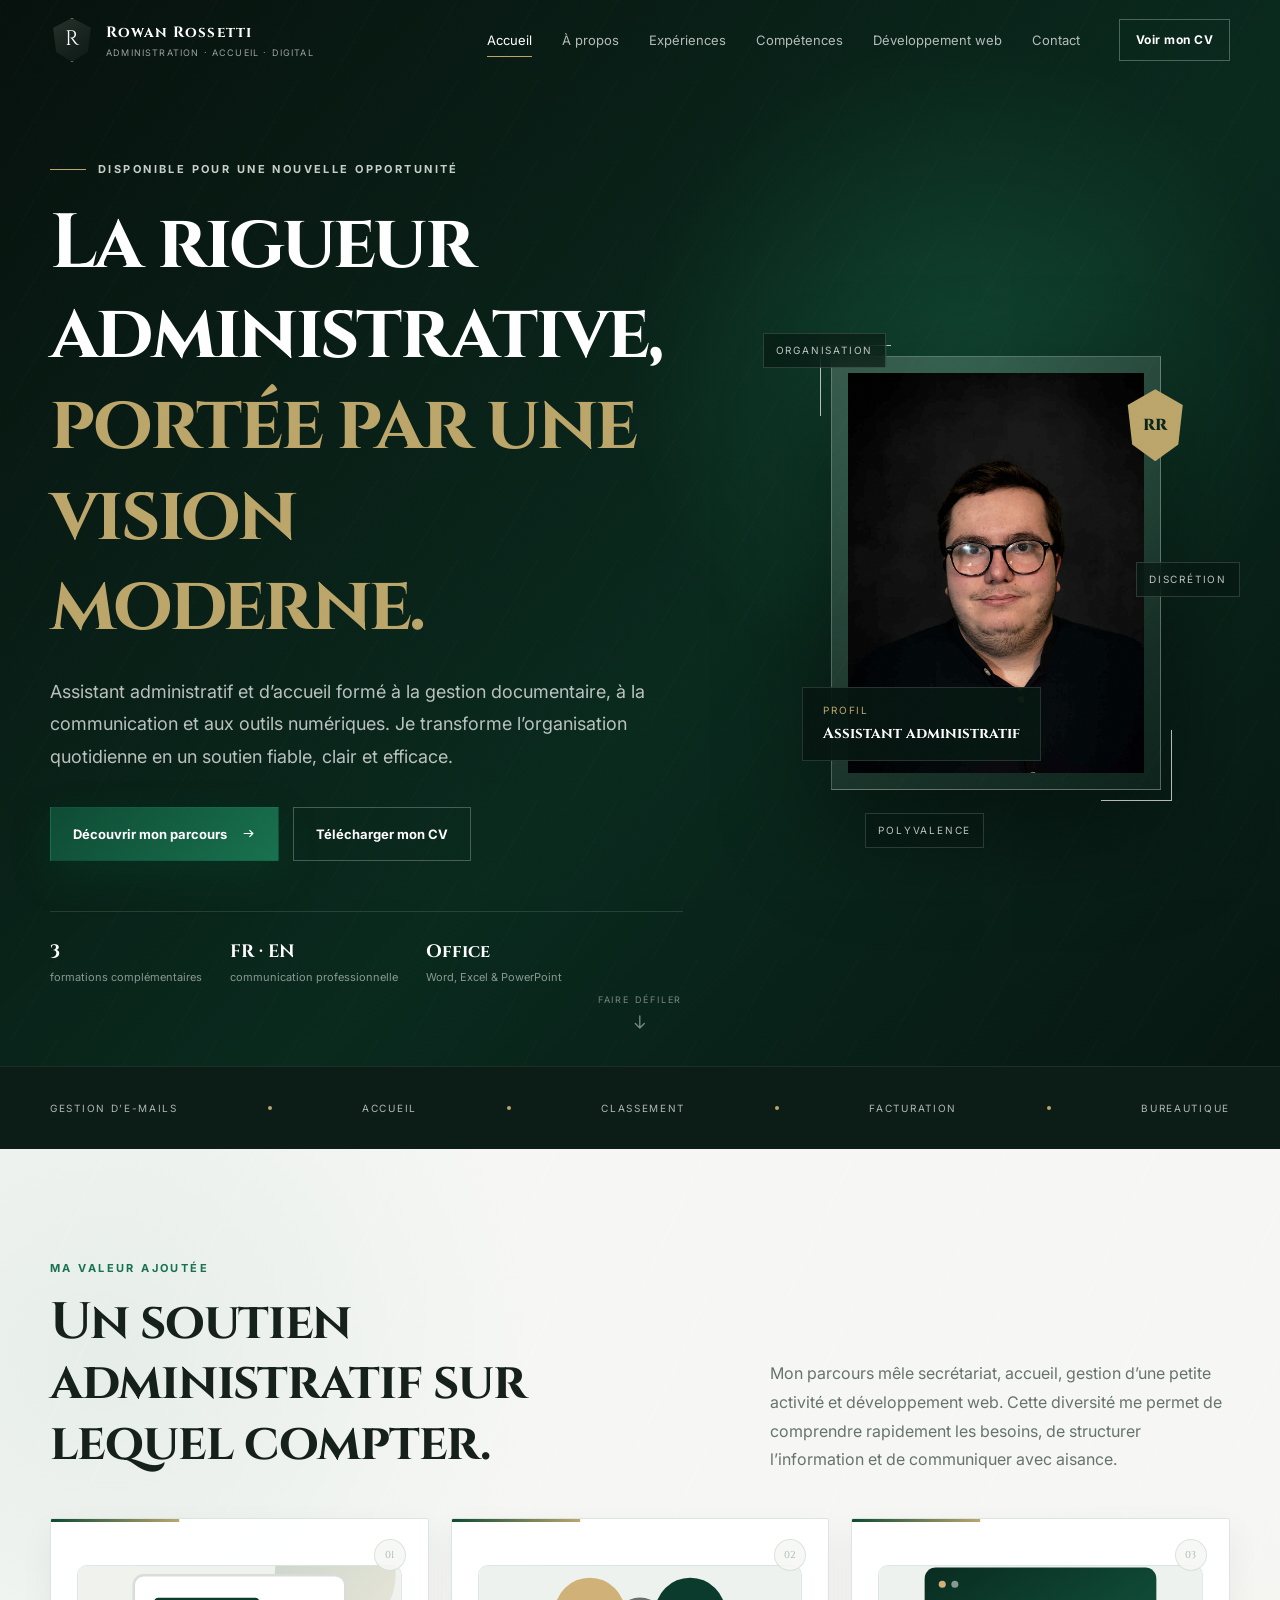
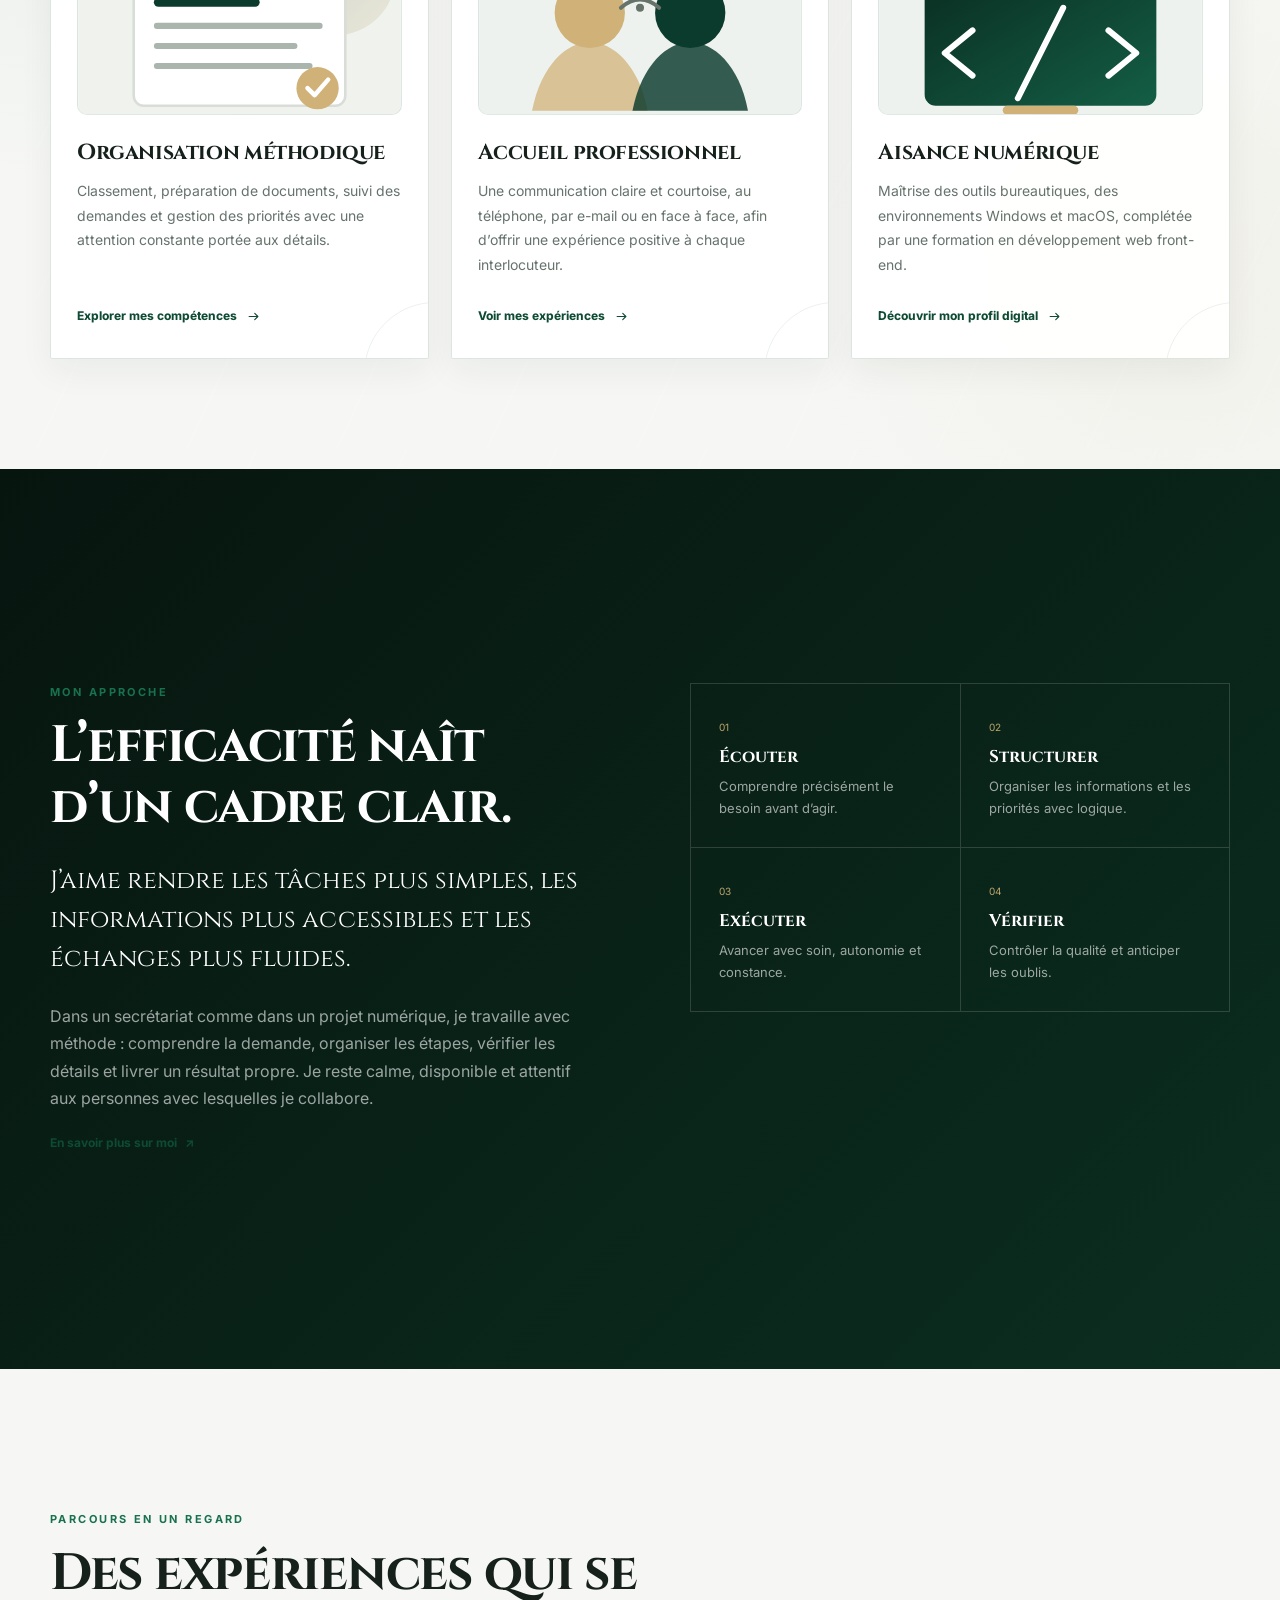
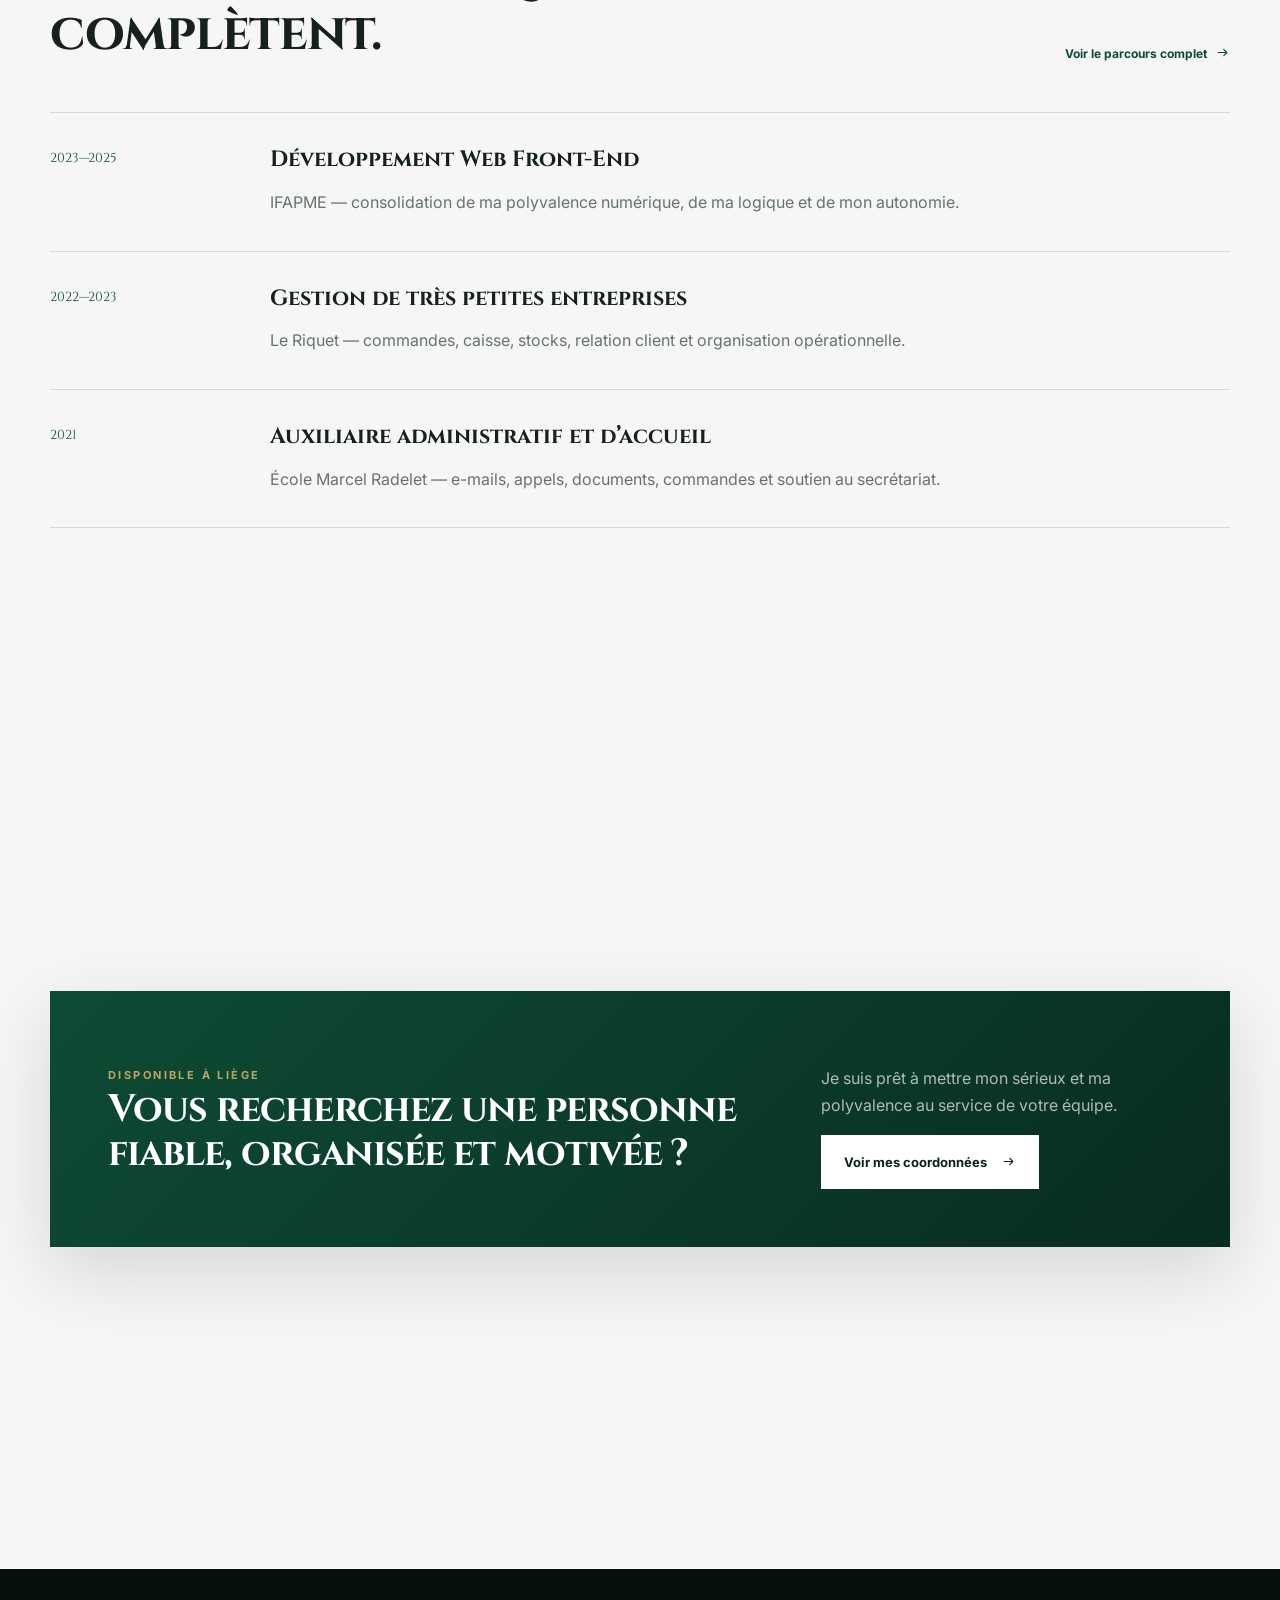
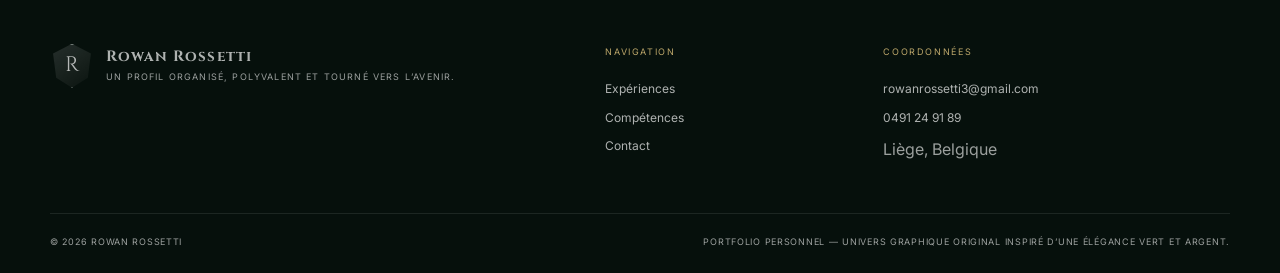
==== commit 236c9b71: "Update" ====
--- a/index.html
+++ b/index.html
@@ -14,14 +14,13 @@
 <a class="brand" href="./index.html" aria-label="Accueil Rowan Rossetti"><span class="brand-mark">R</span><span><strong>Rowan Rossetti</strong><small>Administration · Accueil · Digital</small></span></a>
 <button class="menu-toggle" aria-expanded="false" aria-controls="main-nav"><span></span><span></span><span></span><span class="sr-only">Ouvrir le menu</span></button>
 <nav id="main-nav" class="main-nav" aria-label="Navigation principale"><ul><li><a class="active" href="./index.html">Accueil</a></li><li><a class="" href="./pages/about_me.html">À propos</a></li><li><a class="" href="./pages/experience.html">Expériences</a></li><li><a class="" href="./pages/skills.html">Compétences</a></li><li><a class="" href="./pages/developpement.html">Développement web</a></li><li><a class="" href="./pages/contact.html">Contact</a></li></ul>
-<div class="translate-control" aria-label="Choisir la langue du site"><span class="translate-icon" aria-hidden="true"><svg class="html-icon" viewBox="0 0 24 24" aria-hidden="true"><path d="M4 5h10M9 3v2m-3 4c1.5 3.2 4.2 5.5 7.5 6.8M12.5 8c-1.1 3.5-3.7 6.5-7.5 8.5M15 19l3-8 3 8m-5-3h4"/></svg></span><select id="language-select" class="language-select" aria-label="Langue du site"><option value="fr">Français</option></select><span class="translate-status" aria-live="polite"></span></div>
 </nav>
 <a class="header-cta" href="./assets/files/CV Rowan Rossetti.pdf" target="_blank" rel="noopener">Voir mon CV</a>
 </div></header>
 <main>
 <section class="hero hero-home"><div class="container hero-layout"><div class="hero-copy reveal"><div class="eyebrow"><span></span>Disponible pour une nouvelle opportunité</div><h1>La rigueur administrative,<br><em>portée par une vision moderne.</em></h1><p class="lead">Assistant administratif et d’accueil formé à la gestion documentaire, à la communication et aux outils numériques. Je transforme l’organisation quotidienne en un soutien fiable, clair et efficace.</p><div class="hero-actions"><a class="btn btn-primary" href="./pages/experience.html">Découvrir mon parcours <span><svg class="inline-icon" viewBox="0 0 24 24" aria-hidden="true"><path d="M5 12h14m-5-5 5 5-5 5"/></svg></span></a><a class="btn btn-ghost" href="./assets/files/CV Rowan Rossetti.pdf" target="_blank">Télécharger mon CV</a></div><div class="hero-proof"><div><strong>3</strong><span>formations complémentaires</span></div><div><strong>FR · EN</strong><span>communication professionnelle</span></div><div><strong>Office</strong><span>Word, Excel & PowerPoint</span></div></div></div><div class="hero-art reveal"><div class="portrait-frame"><div class="crest">RR</div><img src="./assets/images/17B2939B-4636-4F7A-8CCD-D02070F71E06.png" alt="Portrait de Rowan Rossetti"><div class="portrait-caption"><span>Profil</span><strong>Assistant administratif</strong></div></div><div class="orbit-card orbit-one">Organisation</div><div class="orbit-card orbit-two">Discrétion</div><div class="orbit-card orbit-three">Polyvalence</div></div></div><div class="scroll-hint">Faire défiler <span><svg class="inline-icon" viewBox="0 0 24 24" aria-hidden="true"><path d="M12 4v16m-6-6 6 6 6-6"/></svg></span></div></section>
 <section class="trust-strip"><div class="container"><span>Gestion d’e-mails</span><i></i><span>Accueil</span><i></i><span>Classement</span><i></i><span>Facturation</span><i></i><span>Bureautique</span></div></section>
-<section class="section"><div class="container"><div class="section-head reveal"><div><span class="kicker">Ma valeur ajoutée</span><h2>Un soutien administratif sur lequel compter.</h2></div><p>Mon parcours mêle secrétariat, accueil, gestion d’une petite activité et développement web. Cette diversité me permet de comprendre rapidement les besoins, de structurer l’information et de communiquer avec aisance.</p></div><div class="feature-grid"><article class="feature-card reveal"><span class="number">01</span><div class="feature-image"><img src="./assets/images/organisation.svg" alt="Illustration de l’organisation administrative"></div><h3>Organisation méthodique</h3><p>Classement, préparation de documents, suivi des demandes et gestion des priorités avec une attention constante portée aux détails.</p><a href="./pages/skills.html">Explorer mes compétences <svg class="inline-icon" viewBox="0 0 24 24" aria-hidden="true"><path d="M5 12h14m-5-5 5 5-5 5"/></svg></a></article><article class="feature-card reveal"><span class="number">02</span><div class="feature-image"><img src="./assets/images/accueil.svg" alt="Illustration de l’accueil professionnel"></div><h3>Accueil professionnel</h3><p>Une communication claire et courtoise, au téléphone, par e-mail ou en face à face, afin d’offrir une expérience positive à chaque interlocuteur.</p><a href="./pages/experience.html">Voir mes expériences <svg class="inline-icon" viewBox="0 0 24 24" aria-hidden="true"><path d="M5 12h14m-5-5 5 5-5 5"/></svg></a></article><article class="feature-card reveal"><span class="number">03</span><div class="feature-image"><img src="./assets/images/numerique.svg" alt="Illustration des compétences numériques"></div><h3>Aisance numérique</h3><p>Maîtrise des outils bureautiques, des environnements Windows et macOS, complétée par une formation en développement web front-end.</p><a href="./pages/developpement.html">Découvrir mon profil digital <svg class="inline-icon" viewBox="0 0 24 24" aria-hidden="true"><path d="M5 12h14m-5-5 5 5-5 5"/></svg></a></article></div></div></section>
+<section class="section home-features"><div class="container"><div class="section-head reveal"><div><span class="kicker">Ma valeur ajoutée</span><h2>Un soutien administratif sur lequel compter.</h2></div><p>Mon parcours mêle secrétariat, accueil, gestion d’une petite activité et développement web. Cette diversité me permet de comprendre rapidement les besoins, de structurer l’information et de communiquer avec aisance.</p></div><div class="feature-grid"><article class="feature-card reveal"><span class="number">01</span><div class="feature-image"><img src="./assets/images/organisation.svg" alt="Illustration de l’organisation administrative"></div><h3>Organisation méthodique</h3><p>Classement, préparation de documents, suivi des demandes et gestion des priorités avec une attention constante portée aux détails.</p><a href="./pages/skills.html">Explorer mes compétences <svg class="inline-icon" viewBox="0 0 24 24" aria-hidden="true"><path d="M5 12h14m-5-5 5 5-5 5"/></svg></a></article><article class="feature-card reveal"><span class="number">02</span><div class="feature-image"><img src="./assets/images/accueil.svg" alt="Illustration de l’accueil professionnel"></div><h3>Accueil professionnel</h3><p>Une communication claire et courtoise, au téléphone, par e-mail ou en face à face, afin d’offrir une expérience positive à chaque interlocuteur.</p><a href="./pages/experience.html">Voir mes expériences <svg class="inline-icon" viewBox="0 0 24 24" aria-hidden="true"><path d="M5 12h14m-5-5 5 5-5 5"/></svg></a></article><article class="feature-card reveal"><span class="number">03</span><div class="feature-image"><img src="./assets/images/numerique.svg" alt="Illustration des compétences numériques"></div><h3>Aisance numérique</h3><p>Maîtrise des outils bureautiques, des environnements Windows et macOS, complétée par une formation en développement web front-end.</p><a href="./pages/developpement.html">Découvrir mon profil digital <svg class="inline-icon" viewBox="0 0 24 24" aria-hidden="true"><path d="M5 12h14m-5-5 5 5-5 5"/></svg></a></article></div></div></section>
 <section class="section dark-panel"><div class="container split-section"><div class="reveal"><span class="kicker">Mon approche</span><h2>L’efficacité naît d’un cadre clair.</h2><p class="large-text">J’aime rendre les tâches plus simples, les informations plus accessibles et les échanges plus fluides.</p><p>Dans un secrétariat comme dans un projet numérique, je travaille avec méthode : comprendre la demande, organiser les étapes, vérifier les détails et livrer un résultat propre. Je reste calme, disponible et attentif aux personnes avec lesquelles je collabore.</p><a class="text-link" href="./pages/about_me.html">En savoir plus sur moi <span>↗</span></a></div><div class="principles reveal"><div><span>01</span><h3>Écouter</h3><p>Comprendre précisément le besoin avant d’agir.</p></div><div><span>02</span><h3>Structurer</h3><p>Organiser les informations et les priorités avec logique.</p></div><div><span>03</span><h3>Exécuter</h3><p>Avancer avec soin, autonomie et constance.</p></div><div><span>04</span><h3>Vérifier</h3><p>Contrôler la qualité et anticiper les oublis.</p></div></div></div></section>
 <section class="section"><div class="container"><div class="section-head reveal"><div><span class="kicker">Parcours en un regard</span><h2>Des expériences qui se complètent.</h2></div><a class="text-link" href="./pages/experience.html">Voir le parcours complet <span><svg class="inline-icon" viewBox="0 0 24 24" aria-hidden="true"><path d="M5 12h14m-5-5 5 5-5 5"/></svg></span></a></div><div class="timeline-preview"><article class="reveal"><span class="year">2023—2025</span><div><h3>Développement Web Front-End</h3><p>IFAPME — consolidation de ma polyvalence numérique, de ma logique et de mon autonomie.</p></div></article><article class="reveal"><span class="year">2022—2023</span><div><h3>Gestion de très petites entreprises</h3><p>Le Riquet — commandes, caisse, stocks, relation client et organisation opérationnelle.</p></div></article><article class="reveal"><span class="year">2021</span><div><h3>Auxiliaire administratif et d’accueil</h3><p>École Marcel Radelet — e-mails, appels, documents, commandes et soutien au secrétariat.</p></div></article></div></div></section>
 <section class="cta-section"><div class="container cta-card reveal"><div><span class="kicker">Disponible à Liège</span><h2>Vous recherchez une personne fiable, organisée et motivée ?</h2></div><div><p>Je suis prêt à mettre mon sérieux et ma polyvalence au service de votre équipe.</p><a class="btn btn-light" href="./pages/contact.html">Voir mes coordonnées <span><svg class="inline-icon" viewBox="0 0 24 24" aria-hidden="true"><path d="M5 12h14m-5-5 5 5-5 5"/></svg></span></a></div></div></section></main>
--- a/css/style.css
+++ b/css/style.css
@@ -1,12 +1,12 @@
 :root{--ink:#07110d;--forest:#0a241a;--emerald:#0e4b34;--emerald-2:#18714f;--silver:#c7d0cb;--mist:#edf1ef;--paper:#f6f7f5;--white:#fff;--gold:#bca66a;--text:#16211c;--muted:#66736d;--line:rgba(11,45,32,.14);--shadow:0 24px 70px rgba(5,24,17,.14);--serif:'Cinzel',serif;--sans:'Inter',sans-serif}
 *{box-sizing:border-box}html{scroll-behavior:smooth}body{margin:0;background:var(--paper);color:var(--text);font-family:var(--sans);line-height:1.7;overflow-x:hidden}body:before{content:"";position:fixed;inset:0;pointer-events:none;opacity:.035;background-image:url("data:image/svg+xml,%3Csvg xmlns='http://www.w3.org/2000/svg' width='80' height='80'%3E%3Cfilter id='n'%3E%3CfeTurbulence type='fractalNoise' baseFrequency='.8' numOctaves='3' stitchTiles='stitch'/%3E%3C/filter%3E%3Crect width='100%25' height='100%25' filter='url(%23n)' opacity='.45'/%3E%3C/svg%3E");z-index:1000}.container{width:min(1180px,calc(100% - 40px));margin:auto}.sr-only{position:absolute;width:1px;height:1px;padding:0;margin:-1px;overflow:hidden;clip:rect(0,0,0,0);white-space:nowrap;border:0}.ambient{position:fixed;border-radius:50%;filter:blur(110px);pointer-events:none;z-index:-1}.ambient-one{width:420px;height:420px;background:rgba(31,111,79,.11);top:14%;right:-180px}.ambient-two{width:360px;height:360px;background:rgba(188,166,106,.08);bottom:10%;left:-160px}.site-header{position:fixed;top:0;left:0;right:0;z-index:100;padding:18px 0;transition:.35s}.site-header.scrolled{background:rgba(7,23,18,.93);backdrop-filter:blur(18px);padding:10px 0;border-bottom:1px solid rgba(255,255,255,.08)}.header-inner{display:flex;align-items:center;gap:28px}.brand{display:flex;align-items:center;gap:12px;color:white;text-decoration:none;min-width:max-content}.brand-mark{width:44px;height:44px;border:1px solid rgba(199,208,203,.55);display:grid;place-items:center;font-family:var(--serif);font-size:21px;background:linear-gradient(145deg,rgba(255,255,255,.13),rgba(255,255,255,.02));clip-path:polygon(50% 0,93% 22%,86% 77%,50% 100%,14% 77%,7% 22%)}.brand strong{display:block;font-family:var(--serif);font-size:15px;letter-spacing:.07em}.brand small{display:block;font-size:9px;letter-spacing:.13em;text-transform:uppercase;color:rgba(255,255,255,.6)}.main-nav{margin-left:auto}.main-nav ul{list-style:none;display:flex;align-items:center;gap:8px;margin:0;padding:0}.main-nav a{color:rgba(255,255,255,.7);text-decoration:none;font-size:13px;padding:9px 11px;position:relative}.main-nav a:after{content:"";position:absolute;left:11px;right:11px;bottom:3px;height:1px;background:var(--gold);transform:scaleX(0);transition:.3s}.main-nav a:hover,.main-nav a.active{color:white}.main-nav a:hover:after,.main-nav a.active:after{transform:scaleX(1)}.header-cta{color:white;text-decoration:none;border:1px solid rgba(255,255,255,.28);padding:10px 16px;font-size:12px;font-weight:700;letter-spacing:.04em;transition:.3s}.header-cta:hover{background:white;color:var(--forest)}.menu-toggle{display:none;background:none;border:0;padding:8px}.menu-toggle span:not(.sr-only){display:block;width:24px;height:1px;background:white;margin:6px 0;transition:.3s}
-.hero,.page-hero{background:radial-gradient(circle at 75% 35%,rgba(28,113,78,.38),transparent 28%),linear-gradient(135deg,#07110d,#0a2a1e 58%,#071712);color:white;position:relative;overflow:hidden}.hero:after,.page-hero:after{content:"";position:absolute;inset:0;background:linear-gradient(120deg,transparent 45%,rgba(255,255,255,.025) 45%,rgba(255,255,255,.025) 46%,transparent 46%);background-size:80px 80px;opacity:.6}.hero-home{min-height:850px;padding:160px 0 80px;display:flex;align-items:center}.hero-layout{display:grid;grid-template-columns:1.15fr .85fr;gap:80px;align-items:center;position:relative;z-index:1}.eyebrow,.kicker{font-size:11px;text-transform:uppercase;letter-spacing:.22em;font-weight:700;color:var(--emerald-2)}.eyebrow{color:var(--silver);display:flex;align-items:center;gap:12px}.eyebrow span{width:36px;height:1px;background:var(--gold)}h1,h2,h3{font-family:var(--serif);margin:0;line-height:1.18}h1{font-size:clamp(46px,6vw,78px);letter-spacing:-.035em;margin:20px 0 24px}h1 em,h2 em{font-style:normal;color:var(--gold)}h2{font-size:clamp(34px,4vw,52px);letter-spacing:-.025em}h3{font-size:21px}.lead{font-size:18px;line-height:1.8;color:rgba(255,255,255,.72);max-width:690px}.hero-actions{display:flex;gap:14px;flex-wrap:wrap;margin-top:34px}.btn{display:inline-flex;align-items:center;justify-content:center;gap:14px;text-decoration:none;padding:15px 22px;font-size:13px;font-weight:700;transition:.3s;border:1px solid transparent}.btn-primary{background:linear-gradient(135deg,var(--emerald),var(--emerald-2));color:white;box-shadow:0 14px 38px rgba(8,73,49,.3)}.btn-primary:hover{transform:translateY(-3px);box-shadow:0 20px 48px rgba(8,73,49,.4)}.btn-ghost{border-color:rgba(255,255,255,.25);color:white}.btn-ghost:hover{background:white;color:var(--forest)}.btn-light{background:white;color:var(--forest)}.hero-proof{display:flex;gap:28px;margin-top:50px;padding-top:25px;border-top:1px solid rgba(255,255,255,.12)}.hero-proof div{display:flex;flex-direction:column}.hero-proof strong{font-family:var(--serif);font-size:18px;color:white}.hero-proof span{font-size:11px;color:rgba(255,255,255,.52)}.hero-art{position:relative;min-height:560px;display:grid;place-items:center}.portrait-frame{position:relative;width:min(390px,86%);padding:16px;background:linear-gradient(145deg,rgba(255,255,255,.17),rgba(255,255,255,.02));border:1px solid rgba(199,208,203,.34);box-shadow:0 40px 100px rgba(0,0,0,.45)}.portrait-frame:before,.portrait-frame:after{content:"";position:absolute;width:70px;height:70px;border-color:var(--gold);opacity:.7}.portrait-frame:before{left:-12px;top:-12px;border-left:1px solid;border-top:1px solid}.portrait-frame:after{right:-12px;bottom:-12px;border-right:1px solid;border-bottom:1px solid}.portrait-frame img{display:block;width:100%;height:480px;object-fit:cover;object-position:center top;filter:saturate(.75) contrast(1.05)}.crest{position:absolute;z-index:2;right:-27px;top:32px;width:64px;height:72px;display:grid;place-items:center;background:var(--gold);color:var(--forest);font-family:var(--serif);font-weight:800;clip-path:polygon(50% 0,93% 22%,86% 77%,50% 100%,14% 77%,7% 22%)}.portrait-caption{position:absolute;left:-30px;bottom:28px;background:rgba(7,23,18,.94);border:1px solid rgba(255,255,255,.13);padding:14px 20px;min-width:220px}.portrait-caption span{display:block;color:var(--gold);font-size:10px;letter-spacing:.18em;text-transform:uppercase}.portrait-caption strong{font-family:var(--serif);font-size:15px}.orbit-card{position:absolute;color:rgba(255,255,255,.74);font-size:10px;text-transform:uppercase;letter-spacing:.18em;padding:8px 12px;border:1px solid rgba(255,255,255,.15);background:rgba(7,23,18,.65);backdrop-filter:blur(10px)}.orbit-one{top:40px;left:0}.orbit-two{right:-10px;top:48%}.orbit-three{bottom:5px;left:22%}.scroll-hint{position:absolute;z-index:2;bottom:28px;left:50%;transform:translateX(-50%);font-size:9px;letter-spacing:.2em;text-transform:uppercase;color:rgba(255,255,255,.45)}.scroll-hint span{display:block;text-align:center;font-size:18px;animation:bounce 1.8s infinite}@keyframes bounce{50%{transform:translateY(5px)}}.trust-strip{background:#0b1d16;color:rgba(255,255,255,.68);border-top:1px solid rgba(255,255,255,.08)}.trust-strip .container{min-height:82px;display:flex;align-items:center;justify-content:space-between;gap:20px;text-transform:uppercase;font-size:10px;letter-spacing:.17em}.trust-strip i{width:4px;height:4px;border-radius:50%;background:var(--gold)}
+.hero,.page-hero{background:radial-gradient(circle at 75% 35%,rgba(28,113,78,.38),transparent 28%),linear-gradient(135deg,#07110d,#0a2a1e 58%,#071712);color:white;position:relative;overflow:hidden}.hero:after,.page-hero:after{content:"";position:absolute;inset:0;background:linear-gradient(120deg,transparent 45%,rgba(255,255,255,.025) 45%,rgba(255,255,255,.025) 46%,transparent 46%);background-size:80px 80px;opacity:.6}.hero-home{min-height:850px;padding:160px 0 80px;display:flex;align-items:center}.hero-layout{display:grid;grid-template-columns:1.15fr .85fr;gap:80px;align-items:center;position:relative;z-index:1}.eyebrow,.kicker{font-size:11px;text-transform:uppercase;letter-spacing:.22em;font-weight:700;color:var(--emerald-2)}.eyebrow{color:var(--silver);display:flex;align-items:center;gap:12px}.eyebrow span{width:36px;height:1px;background:var(--gold)}h1,h2,h3{font-family:var(--serif);margin:0;line-height:1.18}h1{font-size:clamp(46px,6vw,78px);letter-spacing:-.035em;margin:20px 0 24px}h1 em,h2 em{font-style:normal;color:var(--gold)}h2{font-size:clamp(34px,4vw,52px);letter-spacing:-.025em}h3{font-size:21px}.lead{font-size:18px;line-height:1.8;color:rgba(255,255,255,.72);max-width:690px}.hero-actions{display:flex;gap:14px;flex-wrap:wrap;margin-top:34px}.btn{display:inline-flex;align-items:center;justify-content:center;gap:14px;text-decoration:none;padding:15px 22px;font-size:13px;font-weight:700;transition:.3s;border:1px solid transparent}.btn-primary{background:linear-gradient(135deg,var(--emerald),var(--emerald-2));color:white;box-shadow:0 14px 38px rgba(8,73,49,.3)}.btn-primary:hover{transform:translateY(-3px);box-shadow:0 20px 48px rgba(8,73,49,.4)}.btn-ghost{border-color:rgba(255,255,255,.25);color:white}.btn-ghost:hover{background:white;color:var(--forest)}.btn-light{background:white;color:var(--forest)}.hero-proof{display:flex;gap:28px;margin-top:50px;padding-top:25px;border-top:1px solid rgba(255,255,255,.12)}.hero-proof div{display:flex;flex-direction:column}.hero-proof strong{font-family:var(--serif);font-size:18px;color:white}.hero-proof span{font-size:11px;color:rgba(255,255,255,.52)}.hero-art{position:relative;min-height:560px;display:grid;place-items:center}.portrait-frame{position:relative;width:330px;padding:16px;background:linear-gradient(145deg,rgba(255,255,255,.17),rgba(255,255,255,.02));border:1px solid rgba(199,208,203,.34);box-shadow:0 40px 100px rgba(0,0,0,.45)}.portrait-frame:before,.portrait-frame:after{content:"";position:absolute;width:70px;height:70px;border-color:var(--gold);opacity:.7}.portrait-frame:before{left:-12px;top:-12px;border-left:1px solid;border-top:1px solid}.portrait-frame:after{right:-12px;bottom:-12px;border-right:1px solid;border-bottom:1px solid}.portrait-frame img{display:block;width:100%;height:400px;object-fit:cover;object-position:center top;filter:saturate(.75) contrast(1.05)}.crest{position:absolute;z-index:2;right:-27px;top:32px;width:64px;height:72px;display:grid;place-items:center;background:var(--gold);color:var(--forest);font-family:var(--serif);font-weight:800;clip-path:polygon(50% 0,93% 22%,86% 77%,50% 100%,14% 77%,7% 22%)}.portrait-caption{position:absolute;left:-30px;bottom:28px;background:rgba(7,23,18,.94);border:1px solid rgba(255,255,255,.13);padding:14px 20px;min-width:220px}.portrait-caption span{display:block;color:var(--gold);font-size:10px;letter-spacing:.18em;text-transform:uppercase}.portrait-caption strong{font-family:var(--serif);font-size:15px}.orbit-card{position:absolute;color:rgba(255,255,255,.74);font-size:10px;text-transform:uppercase;letter-spacing:.18em;padding:8px 12px;border:1px solid rgba(255,255,255,.15);background:rgba(7,23,18,.65);backdrop-filter:blur(10px)}.orbit-one{top:40px;left:0}.orbit-two{right:-10px;top:48%}.orbit-three{bottom:5px;left:22%}.scroll-hint{position:absolute;z-index:2;bottom:28px;left:50%;transform:translateX(-50%);font-size:9px;letter-spacing:.2em;text-transform:uppercase;color:rgba(255,255,255,.45)}.scroll-hint span{display:block;text-align:center;font-size:18px;animation:bounce 1.8s infinite}@keyframes bounce{50%{transform:translateY(5px)}}.trust-strip{background:#0b1d16;color:rgba(255,255,255,.68);border-top:1px solid rgba(255,255,255,.08)}.trust-strip .container{min-height:82px;display:flex;align-items:center;justify-content:space-between;gap:20px;text-transform:uppercase;font-size:10px;letter-spacing:.17em}.trust-strip i{width:4px;height:4px;border-radius:50%;background:var(--gold)}
 .section{padding:110px 0}.section-head{display:flex;justify-content:space-between;align-items:end;gap:60px;margin-bottom:48px}.section-head>div{max-width:700px}.section-head p{max-width:430px;color:var(--muted);margin:0}.section-head .kicker,.story-copy .kicker,.split-section .kicker,.contact-intro .kicker{display:block;margin-bottom:15px}.feature-grid{display:grid;grid-template-columns:repeat(3,1fr);gap:18px}.feature-card{background:white;border:1px solid var(--line);padding:34px;position:relative;min-height:360px;transition:.35s;box-shadow:0 8px 30px rgba(7,33,23,.04)}.feature-card:hover{transform:translateY(-8px);box-shadow:var(--shadow);border-color:rgba(24,113,79,.35)}.feature-card .number{position:absolute;right:25px;top:22px;font-family:var(--serif);color:#cfd7d2;font-size:12px}.icon-box{width:55px;height:55px;display:grid;place-items:center;background:var(--mist);color:var(--emerald);font-size:27px;margin-bottom:45px}.feature-card h3{margin-bottom:15px}.feature-card p{color:var(--muted);font-size:14px}.feature-card a,.text-link{color:var(--emerald);font-size:12px;font-weight:700;text-decoration:none}.dark-panel{background:linear-gradient(135deg,#07150f,#0b2e20);color:white;position:relative}.dark-panel h2,.dark-panel h3{color:white}.dark-panel p{color:rgba(255,255,255,.62)}.large-text{font-family:var(--serif);font-size:25px;line-height:1.55;color:var(--text)}.dark-panel .large-text{color:white}.split-section{display:grid;grid-template-columns:1fr 1fr;gap:100px;align-items:start}.split-section p:not(.large-text){color:var(--muted)}.dark-panel .split-section p:not(.large-text){color:rgba(255,255,255,.6)}.principles{display:grid;grid-template-columns:1fr 1fr;border-top:1px solid rgba(255,255,255,.15);border-left:1px solid rgba(255,255,255,.15)}.principles div{padding:28px;border-right:1px solid rgba(255,255,255,.15);border-bottom:1px solid rgba(255,255,255,.15)}.principles span,.benefit-grid span{color:var(--gold);font-size:10px}.principles h3{font-size:17px;margin:8px 0}.principles p{font-size:13px;margin:0}.timeline-preview article{display:grid;grid-template-columns:190px 1fr;gap:30px;padding:34px 0;border-top:1px solid var(--line)}.timeline-preview article:last-child{border-bottom:1px solid var(--line)}.year{font-family:var(--serif);color:var(--emerald);font-size:13px}.timeline-preview h3{font-size:22px}.timeline-preview p{color:var(--muted);margin-bottom:0}.cta-section{padding:30px 0 110px}.cta-card{background:linear-gradient(135deg,var(--emerald),#082c1e);color:white;padding:58px;display:grid;grid-template-columns:1.3fr .7fr;gap:60px;align-items:center;box-shadow:var(--shadow)}.cta-card h2{font-size:38px}.cta-card .kicker{color:var(--gold)}.cta-card p{color:rgba(255,255,255,.67)}
-.page-hero{padding:185px 0 105px}.page-hero .container{position:relative;z-index:1}.page-hero h1{max-width:1000px;font-size:clamp(42px,6vw,70px)}.page-hero p{max-width:720px;color:rgba(255,255,255,.66);font-size:18px}.story-grid{display:grid;grid-template-columns:.8fr 1.2fr;gap:90px;align-items:center}.story-photo{position:relative}.story-photo img{width:100%;max-height:620px;object-fit:cover;object-position:top;filter:saturate(.75)}.quote-card{position:absolute;right:-30px;bottom:35px;background:var(--forest);color:white;padding:26px;width:260px;font-family:var(--serif);font-size:16px}.story-copy p{color:var(--muted)}.values-inline,.skills-earned,.tags{display:flex;flex-wrap:wrap;gap:8px;margin-top:28px}.values-inline span,.skills-earned span,.tags span{border:1px solid var(--line);padding:7px 11px;font-size:10px;text-transform:uppercase;letter-spacing:.1em}.tinted{background:var(--mist)}.value-grid{display:grid;grid-template-columns:repeat(4,1fr);gap:1px;background:var(--line)}.value-grid article{background:var(--mist);padding:35px}.value-grid span{font-family:var(--serif);color:var(--emerald);font-size:12px}.value-grid h3{font-size:18px;margin:35px 0 12px}.value-grid p{color:var(--muted);font-size:13px}.experience-stack{display:grid;gap:28px}.experience-card{background:white;border:1px solid var(--line);padding:46px;box-shadow:0 10px 35px rgba(6,32,21,.04)}.experience-meta{display:flex;justify-content:space-between;padding-bottom:25px;border-bottom:1px solid var(--line);font-size:10px;text-transform:uppercase;letter-spacing:.12em}.date{color:var(--emerald);font-weight:700}.type{color:var(--muted)}.experience-main{display:grid;grid-template-columns:.8fr 1.2fr;gap:60px;padding:40px 0}.company{font-size:11px;color:var(--emerald);font-weight:700;text-transform:uppercase;letter-spacing:.08em}.experience-main h2{font-size:32px;margin:12px 0 18px}.experience-main p{color:var(--muted)}.mission-grid{display:grid;grid-template-columns:1fr 1fr;gap:15px}.mission-grid div{background:var(--paper);padding:22px}.mission-grid strong{font-family:var(--serif);font-size:14px}.mission-grid p{font-size:12px;margin-bottom:0}.skills-earned{border-top:1px solid var(--line);padding-top:22px}.benefit-grid{display:grid;grid-template-columns:repeat(3,1fr);gap:40px}.benefit-grid article{border-top:1px solid rgba(255,255,255,.18);padding-top:25px}.benefit-grid h3{margin:35px 0 12px}.skill-categories{display:grid;gap:22px}.skill-category{display:grid;grid-template-columns:.45fr 1.55fr;gap:60px;background:white;border:1px solid var(--line);padding:42px}.category-head{display:flex;gap:18px}.category-head>span{font-family:var(--serif);color:var(--gold);font-size:12px}.category-head small{font-size:10px;color:var(--emerald);text-transform:uppercase;letter-spacing:.12em}.category-head h2{font-size:30px;margin-top:6px}.skill-list{display:grid;grid-template-columns:1fr 1fr;gap:28px}.skill-list strong{font-family:var(--serif);font-size:14px}.skill-list p{font-size:12px;color:var(--muted);margin:7px 0 0}.soft-grid{display:grid;grid-template-columns:repeat(3,1fr);gap:18px}.soft-grid article{background:white;padding:30px}.soft-score{font-family:var(--serif);color:var(--emerald);font-size:11px}.soft-grid h3{margin:30px 0 10px}.soft-grid p{font-size:13px;color:var(--muted)}.language-panel{background:var(--forest);color:white;padding:55px;display:grid;grid-template-columns:.8fr 1.2fr;gap:50px}.language-panel h2{font-size:34px}.language-list{display:grid;grid-template-columns:1fr 1fr;gap:14px}.language-list div{padding:17px;border:1px solid rgba(255,255,255,.15)}.language-list strong,.language-list span{display:block}.language-list strong{font-family:var(--serif);font-size:14px}.language-list span{font-size:11px;color:rgba(255,255,255,.55)}.tech-grid{display:grid;grid-template-columns:repeat(3,1fr);gap:1px;background:rgba(255,255,255,.12)}.tech-grid article{background:#0a2118;padding:35px}.tech-grid article>span{display:grid;place-items:center;width:50px;height:50px;border:1px solid rgba(255,255,255,.17);font-family:var(--serif);font-size:11px;color:var(--gold)}.tech-grid h3{margin:30px 0 10px}.tech-grid p{font-size:13px}.project-grid{display:grid;grid-template-columns:repeat(3,1fr);gap:20px}.project-card{background:white;border:1px solid var(--line);overflow:hidden;transition:.35s}.project-card:hover{transform:translateY(-7px);box-shadow:var(--shadow)}.project-visual{height:260px;background:linear-gradient(135deg,#071d14,#126044);display:flex;align-items:center;justify-content:center;position:relative;overflow:hidden}.project-visual:after{content:"";position:absolute;width:190px;height:190px;border:1px solid rgba(255,255,255,.12);transform:rotate(45deg)}.wordle{display:grid;grid-template-columns:repeat(3,45px);gap:7px;align-content:center}.wordle span{height:45px;display:grid;place-items:center;background:rgba(255,255,255,.12);border:1px solid rgba(255,255,255,.22);color:white;font-family:var(--serif);z-index:1}.todo{flex-direction:column;gap:12px}.todo-line{width:140px;height:14px;background:rgba(255,255,255,.2);z-index:1}.todo-line.done{background:var(--gold)}.todo-line.short{width:100px}.todo strong{position:absolute;font-size:90px;color:rgba(255,255,255,.09)}.mini-window{width:180px;height:120px;background:rgba(255,255,255,.1);border:1px solid rgba(255,255,255,.2);padding:15px;z-index:1}.mini-window i{display:inline-block;width:6px;height:6px;border-radius:50%;background:var(--gold)}.mini-window div{height:65px;background:linear-gradient(135deg,rgba(255,255,255,.15),rgba(255,255,255,.03));margin-top:12px}.project-content{padding:28px}.project-type{font-size:9px;text-transform:uppercase;letter-spacing:.15em;color:var(--emerald)}.project-content h3{margin:12px 0}.project-content p{font-size:13px;color:var(--muted)}.contact-layout{display:grid;grid-template-columns:.8fr 1.2fr;gap:80px}.contact-intro p{color:var(--muted)}.availability{display:flex;align-items:center;gap:14px;margin-top:32px;padding:18px;border:1px solid var(--line);background:white}.pulse{width:11px;height:11px;background:#27a66e;border-radius:50%;box-shadow:0 0 0 7px rgba(39,166,110,.12)}.availability strong,.availability small{display:block}.availability small{color:var(--muted);font-size:11px}.contact-cards{display:grid;gap:12px}.contact-card{display:grid;grid-template-columns:50px 1fr auto;gap:18px;align-items:center;background:white;border:1px solid var(--line);padding:24px;color:var(--text);text-decoration:none;transition:.3s}.contact-card:hover{border-color:var(--emerald);transform:translateX(6px)}.contact-icon{width:48px;height:48px;display:grid;place-items:center;background:var(--mist);color:var(--emerald);font-family:var(--serif);font-weight:700}.contact-card small,.contact-card strong{display:block}.contact-card small{font-size:9px;letter-spacing:.13em;text-transform:uppercase;color:var(--emerald)}.contact-card strong{font-family:var(--serif);font-size:15px}.contact-card p{font-size:11px;color:var(--muted);margin:3px 0 0}.download-panel{display:flex;justify-content:space-between;align-items:center;gap:40px}.download-panel p{color:var(--muted)}
+.page-hero{padding:185px 0 105px}.page-hero .container{position:relative;z-index:1}.page-hero h1{max-width:1000px;font-size:clamp(42px,6vw,70px)}.page-hero p{max-width:720px;color:rgba(255,255,255,.66);font-size:18px}.story-grid{display:grid;grid-template-columns:.8fr 1.2fr;gap:90px;align-items:center}.story-photo{position:relative;width:330px;margin-inline:auto}.story-photo img{width:330px;height:400px;display:block;object-fit:cover;object-position:top;filter:saturate(.75)}.quote-card{position:absolute;right:-30px;bottom:35px;background:var(--forest);color:white;padding:26px;width:260px;font-family:var(--serif);font-size:16px}.story-copy p{color:var(--muted)}.values-inline,.skills-earned,.tags{display:flex;flex-wrap:wrap;gap:8px;margin-top:28px}.values-inline span,.skills-earned span,.tags span{border:1px solid var(--line);padding:7px 11px;font-size:10px;text-transform:uppercase;letter-spacing:.1em}.tinted{background:var(--mist)}.value-grid{display:grid;grid-template-columns:repeat(4,1fr);gap:1px;background:var(--line)}.value-grid article{background:var(--mist);padding:35px}.value-grid span{font-family:var(--serif);color:var(--emerald);font-size:12px}.value-grid h3{font-size:18px;margin:35px 0 12px}.value-grid p{color:var(--muted);font-size:13px}.experience-stack{display:grid;gap:28px}.experience-card{background:white;border:1px solid var(--line);padding:46px;box-shadow:0 10px 35px rgba(6,32,21,.04)}.experience-meta{display:flex;justify-content:space-between;padding-bottom:25px;border-bottom:1px solid var(--line);font-size:10px;text-transform:uppercase;letter-spacing:.12em}.date{color:var(--emerald);font-weight:700}.type{color:var(--muted)}.experience-main{display:grid;grid-template-columns:.8fr 1.2fr;gap:60px;padding:40px 0}.company{font-size:11px;color:var(--emerald);font-weight:700;text-transform:uppercase;letter-spacing:.08em}.experience-main h2{font-size:32px;margin:12px 0 18px}.experience-main p{color:var(--muted)}.mission-grid{display:grid;grid-template-columns:1fr 1fr;gap:15px}.mission-grid div{background:var(--paper);padding:22px}.mission-grid strong{font-family:var(--serif);font-size:14px}.mission-grid p{font-size:12px;margin-bottom:0}.skills-earned{border-top:1px solid var(--line);padding-top:22px}.benefit-grid{display:grid;grid-template-columns:repeat(3,1fr);gap:40px}.benefit-grid article{border-top:1px solid rgba(255,255,255,.18);padding-top:25px}.benefit-grid h3{margin:35px 0 12px}.skill-categories{display:grid;gap:22px}.skill-category{display:grid;grid-template-columns:.45fr 1.55fr;gap:60px;background:white;border:1px solid var(--line);padding:42px}.category-head{display:flex;gap:18px}.category-head>span{font-family:var(--serif);color:var(--gold);font-size:12px}.category-head small{font-size:10px;color:var(--emerald);text-transform:uppercase;letter-spacing:.12em}.category-head h2{font-size:30px;margin-top:6px}.skill-list{display:grid;grid-template-columns:1fr 1fr;gap:28px}.skill-list strong{font-family:var(--serif);font-size:14px}.skill-list p{font-size:12px;color:var(--muted);margin:7px 0 0}.soft-grid{display:grid;grid-template-columns:repeat(3,1fr);gap:18px}.soft-grid article{background:white;padding:30px}.soft-score{font-family:var(--serif);color:var(--emerald);font-size:11px}.soft-grid h3{margin:30px 0 10px}.soft-grid p{font-size:13px;color:var(--muted)}.language-panel{background:var(--forest);color:white;padding:55px;display:grid;grid-template-columns:.8fr 1.2fr;gap:50px}.language-panel h2{font-size:34px}.language-list{display:grid;grid-template-columns:1fr 1fr;gap:14px}.language-list div{padding:17px;border:1px solid rgba(255,255,255,.15)}.language-list strong,.language-list span{display:block}.language-list strong{font-family:var(--serif);font-size:14px}.language-list span{font-size:11px;color:rgba(255,255,255,.55)}.tech-grid{display:grid;grid-template-columns:repeat(3,1fr);gap:1px;background:rgba(255,255,255,.12)}.tech-grid article{background:#0a2118;padding:35px}.tech-grid article>span{display:grid;place-items:center;width:50px;height:50px;border:1px solid rgba(255,255,255,.17);font-family:var(--serif);font-size:11px;color:var(--gold)}.tech-grid h3{margin:30px 0 10px}.tech-grid p{font-size:13px}.project-grid{display:grid;grid-template-columns:repeat(3,1fr);gap:20px}.project-card{background:white;border:1px solid var(--line);overflow:hidden;transition:.35s}.project-card:hover{transform:translateY(-7px);box-shadow:var(--shadow)}.project-visual{height:260px;background:linear-gradient(135deg,#071d14,#126044);display:flex;align-items:center;justify-content:center;position:relative;overflow:hidden}.project-visual:after{content:"";position:absolute;width:190px;height:190px;border:1px solid rgba(255,255,255,.12);transform:rotate(45deg)}.wordle{display:grid;grid-template-columns:repeat(3,45px);gap:7px;align-content:center}.wordle span{height:45px;display:grid;place-items:center;background:rgba(255,255,255,.12);border:1px solid rgba(255,255,255,.22);color:white;font-family:var(--serif);z-index:1}.todo{flex-direction:column;gap:12px}.todo-line{width:140px;height:14px;background:rgba(255,255,255,.2);z-index:1}.todo-line.done{background:var(--gold)}.todo-line.short{width:100px}.todo strong{position:absolute;font-size:90px;color:rgba(255,255,255,.09)}.mini-window{width:180px;height:120px;background:rgba(255,255,255,.1);border:1px solid rgba(255,255,255,.2);padding:15px;z-index:1}.mini-window i{display:inline-block;width:6px;height:6px;border-radius:50%;background:var(--gold)}.mini-window div{height:65px;background:linear-gradient(135deg,rgba(255,255,255,.15),rgba(255,255,255,.03));margin-top:12px}.project-content{padding:28px}.project-type{font-size:9px;text-transform:uppercase;letter-spacing:.15em;color:var(--emerald)}.project-content h3{margin:12px 0}.project-content p{font-size:13px;color:var(--muted)}.contact-layout{display:grid;grid-template-columns:.8fr 1.2fr;gap:80px}.contact-intro p{color:var(--muted)}.availability{display:flex;align-items:center;gap:14px;margin-top:32px;padding:18px;border:1px solid var(--line);background:white}.pulse{width:11px;height:11px;background:#27a66e;border-radius:50%;box-shadow:0 0 0 7px rgba(39,166,110,.12)}.availability strong,.availability small{display:block}.availability small{color:var(--muted);font-size:11px}.contact-cards{display:grid;gap:12px}.contact-card{display:grid;grid-template-columns:50px 1fr auto;gap:18px;align-items:center;background:white;border:1px solid var(--line);padding:24px;color:var(--text);text-decoration:none;transition:.3s}.contact-card:hover{border-color:var(--emerald);transform:translateX(6px)}.contact-icon{width:48px;height:48px;display:grid;place-items:center;background:var(--mist);color:var(--emerald);font-family:var(--serif);font-weight:700}.contact-card small,.contact-card strong{display:block}.contact-card small{font-size:9px;letter-spacing:.13em;text-transform:uppercase;color:var(--emerald)}.contact-card strong{font-family:var(--serif);font-size:15px}.contact-card p{font-size:11px;color:var(--muted);margin:3px 0 0}.download-panel{display:flex;justify-content:space-between;align-items:center;gap:40px}.download-panel p{color:var(--muted)}
 .site-footer{background:#06100c;color:rgba(255,255,255,.6);padding:75px 0 24px}.footer-grid{display:grid;grid-template-columns:1.4fr .6fr 1fr;gap:70px}.footer-brand{align-items:flex-start}.footer-grid>div:not(:first-child){display:flex;flex-direction:column;gap:8px}.footer-label{color:var(--gold);font-size:9px;text-transform:uppercase;letter-spacing:.18em;margin-bottom:12px}.footer-grid a{color:rgba(255,255,255,.68);text-decoration:none;font-size:12px}.footer-grid a:hover{color:white}.footer-bottom{border-top:1px solid rgba(255,255,255,.09);margin-top:50px;padding-top:20px;display:flex;justify-content:space-between;font-size:9px;text-transform:uppercase;letter-spacing:.08em}.reveal{opacity:0;transform:translateY(25px);transition:opacity .7s ease,transform .7s ease}.reveal.visible{opacity:1;transform:none}
 @media(max-width:1050px){.header-cta{display:none}.hero-layout{gap:30px}.feature-grid,.project-grid{grid-template-columns:1fr 1fr}.feature-card:last-child,.project-card:last-child{grid-column:1/-1}.value-grid{grid-template-columns:1fr 1fr}.contact-layout{gap:40px}}
-@media(max-width:820px){.container{width:min(100% - 28px,1180px)}.site-header{background:rgba(7,23,18,.94);padding:10px 0}.menu-toggle{display:block;margin-left:auto;z-index:4}.main-nav{position:fixed;inset:0;background:#071712;display:grid;place-items:center;transform:translateY(-100%);transition:.4s}.main-nav.open{transform:none}.main-nav ul{flex-direction:column}.main-nav a{font-family:var(--serif);font-size:22px;padding:12px}.menu-toggle.open span:nth-child(1){transform:translateY(7px) rotate(45deg)}.menu-toggle.open span:nth-child(2){opacity:0}.menu-toggle.open span:nth-child(3){transform:translateY(-7px) rotate(-45deg)}.hero-home{padding-top:130px}.hero-layout,.story-grid,.split-section,.experience-main,.skill-category,.contact-layout,.language-panel,.cta-card{grid-template-columns:1fr}.hero-art{min-height:500px;order:-1}.portrait-frame{width:330px}.portrait-frame img{height:400px}.hero-copy{text-align:center}.eyebrow{justify-content:center}.lead{margin-inline:auto}.hero-actions,.hero-proof{justify-content:center}.section{padding:80px 0}.section-head{display:block}.section-head p{margin-top:22px}.feature-grid,.project-grid,.benefit-grid,.soft-grid,.tech-grid{grid-template-columns:1fr 1fr}.feature-card:last-child,.project-card:last-child{grid-column:auto}.split-section{gap:35px}.experience-main{gap:25px}.skill-category{gap:30px}.download-panel{align-items:flex-start;flex-direction:column}.footer-grid{grid-template-columns:1fr 1fr}.footer-grid>div:first-child{grid-column:1/-1}}
-@media(max-width:560px){h1{font-size:40px}.page-hero{padding:145px 0 75px}.hero-home{min-height:auto}.hero-art{min-height:420px}.portrait-frame{width:270px}.portrait-frame img{height:330px}.orbit-card{display:none}.portrait-caption{left:-10px;bottom:15px}.crest{right:-15px}.hero-proof{display:grid;grid-template-columns:1fr 1fr}.trust-strip .container{overflow:auto;justify-content:flex-start;white-space:nowrap}.feature-grid,.value-grid,.benefit-grid,.soft-grid,.tech-grid,.project-grid,.mission-grid,.skill-list,.language-list{grid-template-columns:1fr}.section{padding:65px 0}.section-head{margin-bottom:32px}.experience-card,.skill-category{padding:26px}.experience-meta{display:grid;gap:5px}.timeline-preview article{grid-template-columns:1fr;gap:8px}.quote-card{right:0;bottom:15px}.cta-card,.language-panel{padding:32px}.contact-card{grid-template-columns:44px 1fr}.contact-card b{display:none}.footer-grid{grid-template-columns:1fr}.footer-grid>div:first-child{grid-column:auto}.footer-bottom{display:grid;gap:10px}.brand small{display:none}}
+@media(max-width:820px){.container{width:min(100% - 28px,1180px)}.site-header{background:rgba(7,23,18,.94);padding:10px 0}.menu-toggle{display:block;margin-left:auto;z-index:4}.main-nav{position:fixed;inset:0;background:#071712;display:grid;place-items:center;transform:translateY(-100%);transition:.4s}.main-nav.open{transform:none}.main-nav ul{flex-direction:column}.main-nav a{font-family:var(--serif);font-size:22px;padding:12px}.menu-toggle.open span:nth-child(1){transform:translateY(7px) rotate(45deg)}.menu-toggle.open span:nth-child(2){opacity:0}.menu-toggle.open span:nth-child(3){transform:translateY(-7px) rotate(-45deg)}.hero-home{padding-top:130px}.hero-layout,.story-grid,.split-section,.experience-main,.skill-category,.contact-layout,.language-panel,.cta-card{grid-template-columns:1fr}.hero-art{min-height:500px;order:-1}.hero-copy{text-align:center}.eyebrow{justify-content:center}.lead{margin-inline:auto}.hero-actions,.hero-proof{justify-content:center}.section{padding:80px 0}.section-head{display:block}.section-head p{margin-top:22px}.feature-grid,.project-grid,.benefit-grid,.soft-grid,.tech-grid{grid-template-columns:1fr 1fr}.feature-card:last-child,.project-card:last-child{grid-column:auto}.split-section{gap:35px}.experience-main{gap:25px}.skill-category{gap:30px}.download-panel{align-items:flex-start;flex-direction:column}.footer-grid{grid-template-columns:1fr 1fr}.footer-grid>div:first-child{grid-column:1/-1}}
+@media(max-width:560px){h1{font-size:40px}.page-hero{padding:145px 0 75px}.hero-home{min-height:auto}.hero-art{min-height:420px}.orbit-card{display:none}.portrait-caption{left:-10px;bottom:15px}.crest{right:-15px}.hero-proof{display:grid;grid-template-columns:1fr 1fr}.trust-strip .container{overflow:auto;justify-content:flex-start;white-space:nowrap}.feature-grid,.value-grid,.benefit-grid,.soft-grid,.tech-grid,.project-grid,.mission-grid,.skill-list,.language-list{grid-template-columns:1fr}.section{padding:65px 0}.section-head{margin-bottom:32px}.experience-card,.skill-category{padding:26px}.experience-meta{display:grid;gap:5px}.timeline-preview article{grid-template-columns:1fr;gap:8px}.quote-card{right:0;bottom:15px}.cta-card,.language-panel{padding:32px}.contact-card{grid-template-columns:44px 1fr}.contact-card b{display:none}.footer-grid{grid-template-columns:1fr}.footer-grid>div:first-child{grid-column:auto}.footer-bottom{display:grid;gap:10px}.brand small{display:none}}
 
 /* Header : conserver le design d'origine, empêcher les intitulés de se couper */
 .header-inner{flex-wrap:nowrap}
@@ -17,58 +17,316 @@
 @media(max-width:980px) and (min-width:821px){.brand strong{font-size:13px}.brand small{display:none}.brand-mark{width:38px;height:38px}.main-nav a{font-size:11px;padding-inline:5px}}
 @media(max-width:820px){.main-nav li,.main-nav a{white-space:nowrap!important;word-break:keep-all!important;overflow-wrap:normal!important;hyphens:none!important}.main-nav ul{align-items:center}}
 
-/* Sélecteur de langue natif — sans Google Translate */
-.translate-control{position:relative;display:flex;align-items:center;gap:7px;min-width:0;height:38px;padding:0 10px;border:1px solid rgba(255,255,255,.28);border-radius:8px;background:rgba(255,255,255,.07);transition:.25s ease}
-.translate-control:hover{background:rgba(255,255,255,.12);border-color:rgba(255,255,255,.48);transform:translateY(-1px)}
-.translate-icon{flex:0 0 auto;font-family:var(--serif);font-size:13px;line-height:1;color:var(--gold)}
-.language-select{max-width:150px;min-width:105px;border:0;outline:0;background:transparent;color:#fff;font:600 11px/1 var(--sans);cursor:pointer;appearance:auto;-webkit-appearance:menulist;white-space:nowrap}
-.language-select option{color:#111;background:#fff;font-family:var(--sans)}
-.language-select:focus-visible{outline:2px solid var(--gold);outline-offset:4px;border-radius:3px}
-.translate-status{display:none}
-.translate-control.is-translating .translate-icon{animation:translatePulse .85s ease-in-out infinite alternate}
-@keyframes translatePulse{to{opacity:.35}}
-html[dir="rtl"] body{direction:rtl}
-html[dir="rtl"] .header-inner,html[dir="rtl"] .main-nav ul,html[dir="rtl"] .hero-actions,html[dir="rtl"] .brand{direction:rtl}
-@media(max-width:1050px){.translate-control{margin-left:auto}.main-nav{margin-left:0}}
-@media(max-width:820px){.translate-control{margin-left:auto;z-index:4}.menu-toggle{margin-left:0}.language-select{max-width:120px;min-width:88px;font-size:10px}}
-@media(max-width:560px){.translate-icon{display:none}.translate-control{height:36px;padding:0 8px}.language-select{max-width:105px;min-width:78px;font-size:10px}}
-
-
-/* Traduction intégrée au bloc de navigation */
-.main-nav{display:flex;align-items:center;gap:12px}
-.main-nav .translate-control{flex:0 0 auto;margin-left:4px}
-@media(max-width:1050px) and (min-width:821px){
-  .main-nav{margin-left:auto;gap:6px}
-  .main-nav .translate-control{margin-left:2px;height:36px;padding-inline:8px}
-  .main-nav .language-select{min-width:88px;max-width:112px;font-size:10px}
-}
-@media(max-width:820px){
-  .main-nav{display:flex;flex-direction:column;justify-content:center;align-items:center;gap:24px;padding:86px 20px 34px;overflow-y:auto}
-  .main-nav ul{flex:0 0 auto}
-  .main-nav .translate-control{margin:0;z-index:auto;width:min(280px,100%);height:44px;justify-content:center;padding-inline:14px}
-  .main-nav .language-select{width:100%;max-width:none;min-width:0;font-size:13px;text-align:center}
-}
-@media(max-width:560px){
-  .main-nav{gap:18px;padding-top:76px}
-  .main-nav a{font-size:20px;padding:9px 12px}
-  .main-nav .translate-control{height:44px;width:min(250px,100%)}
-  .main-nav .translate-icon{display:block}
-  .main-nav .language-select{font-size:12px}
-}
-
-
 /* Mise à jour 2026-09-29 : sections centrées verticalement + icônes HTML/SVG */
-.html-icon,.inline-icon{width:1em;height:1em;display:inline-block;fill:none;stroke:currentColor;stroke-width:1.8;stroke-linecap:round;stroke-linejoin:round;vertical-align:-.14em}.icon-box .html-icon,.contact-icon .html-icon{width:26px;height:26px}.translate-icon .html-icon{width:17px;height:17px}.btn .inline-icon,.text-link .inline-icon,.feature-card a .inline-icon,.contact-card b .inline-icon{width:15px;height:15px}.todo strong .html-icon{width:90px;height:90px;stroke-width:1;color:rgba(255,255,255,.12)}
+.html-icon,.inline-icon{width:1em;height:1em;display:inline-block;fill:none;stroke:currentColor;stroke-width:1.8;stroke-linecap:round;stroke-linejoin:round;vertical-align:-.14em}.icon-box .html-icon,.contact-icon .html-icon{width:26px;height:26px}.btn .inline-icon,.text-link .inline-icon,.feature-card a .inline-icon,.contact-card b .inline-icon{width:15px;height:15px}.todo strong .html-icon{width:90px;height:90px;stroke-width:1;color:rgba(255,255,255,.12)}
 @media(min-width:821px){.section{min-height:100vh;display:flex;align-items:center}.section>.container{width:min(1180px,calc(100% - 40px))}.page-hero{min-height:100vh;display:flex;align-items:center;padding:120px 0 70px}.cta-section{min-height:100vh;display:flex;align-items:center;padding:80px 0}.cta-section>.container{width:min(1180px,calc(100% - 40px))}}
 
 /* Test visuel : illustrations locales sur les cartes de la page d’accueil */
-.feature-image{height:150px;margin:18px 0 24px;border-radius:10px;overflow:hidden;background:var(--mist)}
+.feature-image{width:335px;max-width:100%;height:150px;margin:18px 0 24px;border-radius:10px;overflow:hidden;background:var(--mist)}
 .feature-image img{width:100%;height:100%;display:block;object-fit:cover;transition:transform .45s ease}
 .feature-card:hover .feature-image img{transform:scale(1.035)}
-@media(max-width:560px){.feature-image{height:135px}}
+
 
 /* Mobile/tablette : bouton burger toujours aligné à l'extrême droite */
 @media (max-width: 820px) {
   .header-inner { position: relative; }
   .menu-toggle { display: block; margin-left: auto !important; margin-right: 0 !important; order: 99; flex: 0 0 auto; }
 }
+
+/* Correctif responsive 2026-09-29 : cartes et flèches */
+.feature-card a,
+.text-link {
+  display: inline-flex;
+  align-items: center;
+  gap: 8px;
+}
+.feature-card a .inline-icon,
+.text-link .inline-icon {
+  width: 15px !important;
+  height: 15px !important;
+  min-width: 15px;
+  max-width: 15px;
+  min-height: 15px;
+  max-height: 15px;
+  flex: 0 0 15px;
+  overflow: visible;
+}
+@media (max-width: 820px) {
+  .feature-grid { grid-template-columns: 1fr 1fr; align-items: stretch; }
+  .feature-card {
+    min-height: 0;
+    height: auto;
+    padding: 28px;
+    display: flex;
+    flex-direction: column;
+  }
+  .feature-card .feature-image { width: 335px; max-width: 100%; margin: 10px 0 22px; }
+  .feature-card p { flex: 1 1 auto; }
+  .feature-card a { margin-top: 8px; align-self: flex-start; }
+}
+@media (max-width: 560px) {
+  .feature-grid { grid-template-columns: 1fr; gap: 16px; }
+  .feature-card {
+    padding: 22px;
+    min-height: 0;
+  }
+  .feature-image { height:150px; margin:6px 0 18px; }
+  .feature-card h3 { font-size: clamp(22px, 7vw, 29px); }
+  .feature-card p { font-size: 15px; margin-bottom: 14px; }
+}
+
+/* ==========================================================
+   Accueil — bloc « Ma valeur ajoutée »
+   Refonte visuelle et responsive 2026-09-29
+   ========================================================== */
+.home-features{
+  position:relative;
+  overflow:hidden;
+  background:
+    radial-gradient(circle at 8% 22%, rgba(24,113,79,.07), transparent 32%),
+    radial-gradient(circle at 92% 78%, rgba(188,166,106,.08), transparent 28%),
+    var(--paper);
+}
+.home-features::before{
+  content:"";
+  position:absolute;
+  inset:0;
+  pointer-events:none;
+  background:linear-gradient(115deg, transparent 0 48%, rgba(255,255,255,.45) 48% 49%, transparent 49% 100%);
+  background-size:150px 150px;
+  opacity:.18;
+}
+.home-features > .container{
+  position:relative;
+  z-index:1;
+}
+.home-features .section-head{
+  align-items:flex-end;
+  margin-bottom:44px;
+}
+.home-features .section-head > div{
+  max-width:720px;
+}
+.home-features .section-head h2{
+  max-width:760px;
+}
+.home-features .section-head p{
+  max-width:460px;
+  line-height:1.8;
+}
+.home-features .feature-grid{
+  display:grid;
+  grid-template-columns:repeat(3,minmax(0,1fr));
+  gap:22px;
+  align-items:stretch;
+}
+.home-features .feature-card{
+  --card-accent:var(--emerald);
+  min-width:0;
+  min-height:440px;
+  padding:26px 26px 28px;
+  display:flex;
+  flex-direction:column;
+  position:relative;
+  overflow:hidden;
+  background:rgba(255,255,255,.94);
+  border:1px solid rgba(14,75,52,.14);
+  border-radius:2px;
+  box-shadow:0 12px 34px rgba(7,33,23,.055);
+  transition:transform .35s ease,box-shadow .35s ease,border-color .35s ease;
+}
+.home-features .feature-card::before{
+  content:"";
+  position:absolute;
+  top:0;
+  left:0;
+  right:0;
+  height:3px;
+  background:linear-gradient(90deg,var(--emerald),var(--gold));
+  transform:scaleX(.34);
+  transform-origin:left;
+  transition:transform .35s ease;
+}
+.home-features .feature-card::after{
+  content:"";
+  position:absolute;
+  width:140px;
+  height:140px;
+  right:-78px;
+  bottom:-86px;
+  border:1px solid rgba(14,75,52,.08);
+  border-radius:50%;
+  transition:transform .45s ease,border-color .35s ease;
+}
+.home-features .feature-card:hover{
+  transform:translateY(-7px);
+  border-color:rgba(14,75,52,.28);
+  box-shadow:0 24px 54px rgba(7,33,23,.12);
+}
+.home-features .feature-card:hover::before{
+  transform:scaleX(1);
+}
+.home-features .feature-card:hover::after{
+  transform:scale(1.16);
+  border-color:rgba(188,166,106,.22);
+}
+.home-features .feature-card .number{
+  top:20px;
+  right:22px;
+  z-index:2;
+  width:32px;
+  height:32px;
+  display:grid;
+  place-items:center;
+  border:1px solid rgba(14,75,52,.12);
+  border-radius:50%;
+  background:rgba(246,247,245,.88);
+  color:rgba(14,75,52,.42);
+  font-family:var(--serif);
+  font-size:10px;
+  line-height:1;
+}
+.home-features .feature-image{
+  width:100%;
+  height:150px;
+  max-width:none;
+  flex:0 0 150px;
+  margin:20px 0 24px;
+  overflow:hidden;
+  border-radius:10px;
+  background:linear-gradient(135deg,#eef3f0,#e7edea);
+  border:1px solid rgba(14,75,52,.06);
+  box-shadow:inset 0 0 0 1px rgba(255,255,255,.55);
+}
+.home-features .feature-image img{
+  width:100%;
+  height:100%;
+  display:block;
+  object-fit:cover;
+  object-position:center;
+  transition:transform .5s cubic-bezier(.2,.75,.25,1),filter .35s ease;
+}
+.home-features .feature-card:hover .feature-image img{
+  transform:scale(1.025);
+  filter:saturate(1.04) contrast(1.02);
+}
+.home-features .feature-card h3{
+  margin:0 0 12px;
+  padding-right:8px;
+  color:var(--text);
+  font-size:clamp(20px,1.7vw,24px);
+  line-height:1.28;
+  letter-spacing:-.018em;
+}
+.home-features .feature-card p{
+  margin:0 0 24px;
+  color:var(--muted);
+  font-size:14px;
+  line-height:1.75;
+  flex:1 1 auto;
+}
+.home-features .feature-card a{
+  width:max-content;
+  max-width:100%;
+  margin-top:auto;
+  padding:7px 0 5px;
+  display:inline-flex;
+  align-items:center;
+  gap:9px;
+  color:var(--emerald);
+  font-size:12px;
+  font-weight:750;
+  line-height:1.4;
+  text-decoration:none;
+  position:relative;
+  z-index:2;
+}
+.home-features .feature-card a::after{
+  content:"";
+  position:absolute;
+  left:0;
+  bottom:0;
+  width:0;
+  height:1px;
+  background:currentColor;
+  transition:width .3s ease;
+}
+.home-features .feature-card a:hover::after{
+  width:calc(100% - 24px);
+}
+.home-features .feature-card a .inline-icon{
+  transition:transform .3s ease;
+}
+.home-features .feature-card a:hover .inline-icon{
+  transform:translateX(4px);
+}
+
+/* Deux colonnes : la troisième carte garde exactement la largeur des autres. */
+@media(max-width:1050px) and (min-width:701px){
+  .home-features .feature-grid{
+    grid-template-columns:repeat(2,minmax(0,1fr));
+  }
+  .home-features .feature-card:last-child{
+    grid-column:1 / -1;
+    width:calc((100% - 22px) / 2);
+    justify-self:center;
+  }
+}
+
+/* Une seule colonne : cartes centrées, sans étirement excessif. */
+@media(max-width:700px){
+  .home-features .section-head{
+    margin-bottom:30px;
+  }
+  .home-features .feature-grid{
+    grid-template-columns:minmax(0,1fr);
+    gap:18px;
+  }
+  .home-features .feature-card,
+  .home-features .feature-card:last-child{
+    width:100%;
+    max-width:520px;
+    min-height:0;
+    justify-self:center;
+    grid-column:auto;
+    padding:22px 22px 24px;
+  }
+  .home-features .feature-image{
+    height:150px;
+    flex-basis:150px;
+    margin:16px 0 20px;
+  }
+  .home-features .feature-card h3{
+    font-size:clamp(21px,6vw,27px);
+  }
+  .home-features .feature-card p{
+    font-size:14px;
+    margin-bottom:18px;
+  }
+}
+
+@media(max-width:420px){
+  .home-features .feature-card{
+    padding:18px 18px 22px;
+  }
+  .home-features .feature-image{
+    height:145px;
+    flex-basis:145px;
+    margin-top:14px;
+  }
+  .home-features .feature-card .number{
+    top:16px;
+    right:16px;
+  }
+}
+
+@media(prefers-reduced-motion:reduce){
+  .home-features .feature-card,
+  .home-features .feature-card::before,
+  .home-features .feature-card::after,
+  .home-features .feature-image img,
+  .home-features .feature-card a::after,
+  .home-features .feature-card a .inline-icon{
+    transition:none!important;
+  }
+}
